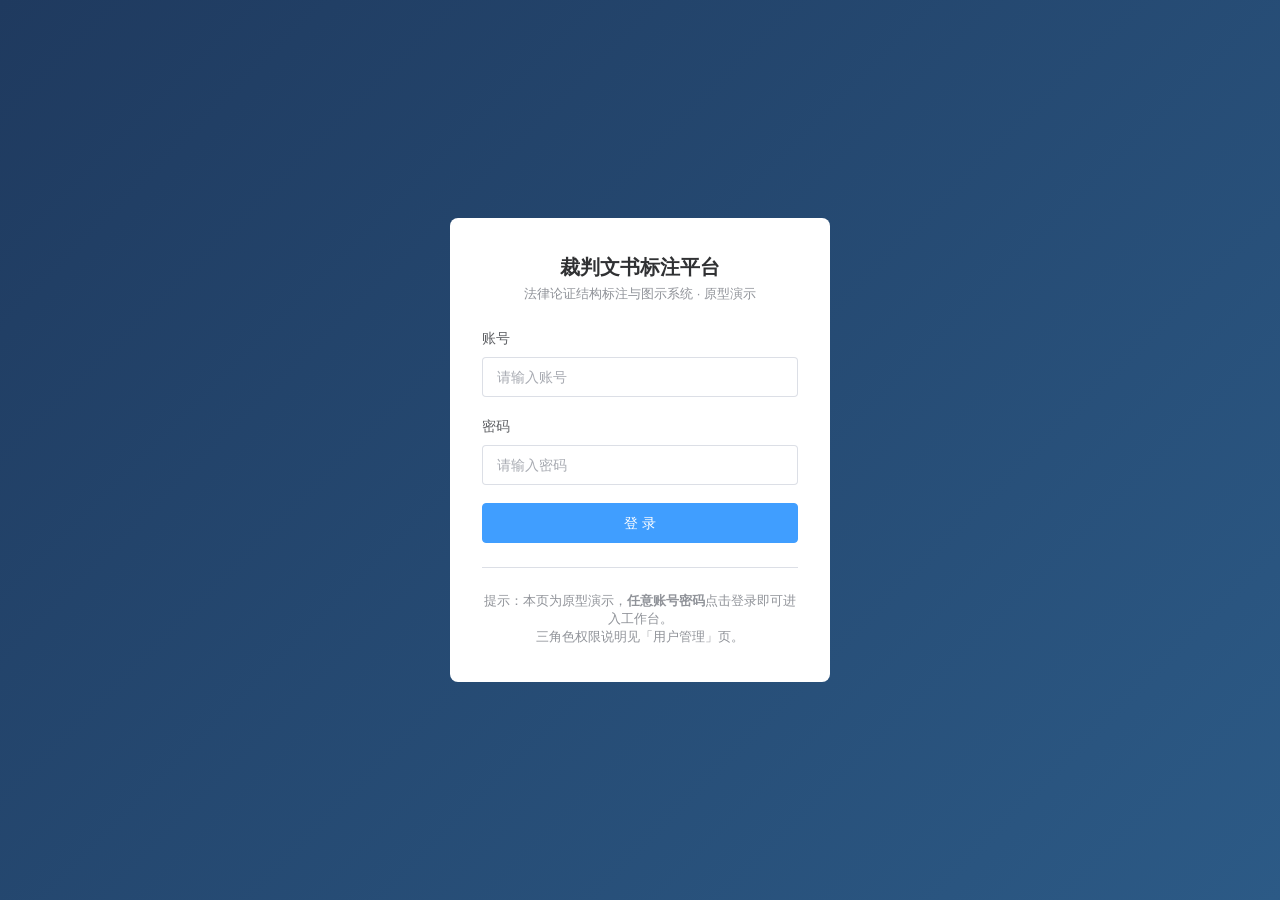
==== index.html @ 8dd56f4d "初始提交：法律论证标注系统 HTML 高保真原型（14 页面 + 本地 Vue/Element Plus）" ====
<!DOCTYPE html>
<html lang="zh-CN">
<head>
  <meta charset="UTF-8" />
  <meta name="viewport" content="width=device-width, initial-scale=1.0" />
  <title>登录 - 裁判文书标注平台</title>
  <link rel="stylesheet" href="assets/vendor/element-plus.css" />
  <link rel="stylesheet" href="assets/style.css" />
</head>
<body>
  <div id="app">
    <div class="login-wrap">
      <div class="login-card">
        <h1>裁判文书标注平台</h1>
        <div class="sub">法律论证结构标注与图示系统 · 原型演示</div>
        <el-form label-position="top">
          <el-form-item label="账号">
            <el-input v-model="username" placeholder="请输入账号" size="large"></el-input>
          </el-form-item>
          <el-form-item label="密码">
            <el-input v-model="password" type="password" placeholder="请输入密码" size="large" show-password></el-input>
          </el-form-item>
          <el-button type="primary" size="large" style="width:100%" @click="login">登 录</el-button>
        </el-form>
        <el-divider></el-divider>
        <div class="sub" style="margin-bottom:0">
          提示：本页为原型演示，<b>任意账号密码</b>点击登录即可进入工作台。<br/>
          三角色权限说明见「用户管理」页。
        </div>
      </div>
    </div>
  </div>
  <script src="assets/vendor/vue.global.prod.js"></script>
  <script src="assets/vendor/element-plus.full.min.js"></script>
  <script>
    const { createApp } = Vue;
    createApp({
      data() { return { username: '', password: '' }; },
      methods: { login() { location.href = 'dashboard.html'; } }
    }).use(ElementPlus).mount('#app');
  </script>
</body>
</html>
---- assets/vendor/element-plus.css ----
@charset "UTF-8";:root{--el-color-white:#ffffff;--el-color-black:#000000;--el-color-primary-rgb:64,158,255;--el-color-success-rgb:103,194,58;--el-color-warning-rgb:230,162,60;--el-color-danger-rgb:245,108,108;--el-color-error-rgb:245,108,108;--el-color-info-rgb:144,147,153;--el-font-size-extra-large:20px;--el-font-size-large:18px;--el-font-size-medium:16px;--el-font-size-base:14px;--el-font-size-small:13px;--el-font-size-extra-small:12px;--el-font-family:"Helvetica Neue",Helvetica,"PingFang SC","Hiragino Sans GB","Microsoft YaHei","微软雅黑",Arial,sans-serif;--el-font-weight-primary:500;--el-font-line-height-primary:24px;--el-index-normal:1;--el-index-top:1000;--el-index-popper:2000;--el-border-radius-base:4px;--el-border-radius-small:2px;--el-border-radius-round:20px;--el-border-radius-circle:100%;--el-transition-duration:0.3s;--el-transition-duration-fast:0.2s;--el-transition-function-ease-in-out-bezier:cubic-bezier(0.645,0.045,0.355,1);--el-transition-function-fast-bezier:cubic-bezier(0.23,1,0.32,1);--el-transition-all:all var(--el-transition-duration) var(--el-transition-function-ease-in-out-bezier);--el-transition-fade:opacity var(--el-transition-duration) var(--el-transition-function-fast-bezier);--el-transition-md-fade:transform var(--el-transition-duration) var(--el-transition-function-fast-bezier),opacity var(--el-transition-duration) var(--el-transition-function-fast-bezier);--el-transition-fade-linear:opacity var(--el-transition-duration-fast) linear;--el-transition-border:border-color var(--el-transition-duration-fast) var(--el-transition-function-ease-in-out-bezier);--el-transition-box-shadow:box-shadow var(--el-transition-duration-fast) var(--el-transition-function-ease-in-out-bezier);--el-transition-color:color var(--el-transition-duration-fast) var(--el-transition-function-ease-in-out-bezier);--el-component-size-large:40px;--el-component-size:32px;--el-component-size-small:24px}:root{color-scheme:light;--el-color-primary:#409eff;--el-color-primary-light-3:#79bbff;--el-color-primary-light-5:#a0cfff;--el-color-primary-light-7:#c6e2ff;--el-color-primary-light-8:#d9ecff;--el-color-primary-light-9:#ecf5ff;--el-color-primary-dark-2:#337ecc;--el-color-success:#67c23a;--el-color-success-light-3:#95d475;--el-color-success-light-5:#b3e19d;--el-color-success-light-7:#d1edc4;--el-color-success-light-8:#e1f3d8;--el-color-success-light-9:#f0f9eb;--el-color-success-dark-2:#529b2e;--el-color-warning:#e6a23c;--el-color-warning-light-3:#eebe77;--el-color-warning-light-5:#f3d19e;--el-color-warning-light-7:#f8e3c5;--el-color-warning-light-8:#faecd8;--el-color-warning-light-9:#fdf6ec;--el-color-warning-dark-2:#b88230;--el-color-danger:#f56c6c;--el-color-danger-light-3:#f89898;--el-color-danger-light-5:#fab6b6;--el-color-danger-light-7:#fcd3d3;--el-color-danger-light-8:#fde2e2;--el-color-danger-light-9:#fef0f0;--el-color-danger-dark-2:#c45656;--el-color-error:#f56c6c;--el-color-error-light-3:#f89898;--el-color-error-light-5:#fab6b6;--el-color-error-light-7:#fcd3d3;--el-color-error-light-8:#fde2e2;--el-color-error-light-9:#fef0f0;--el-color-error-dark-2:#c45656;--el-color-info:#909399;--el-color-info-light-3:#b1b3b8;--el-color-info-light-5:#c8c9cc;--el-color-info-light-7:#dedfe0;--el-color-info-light-8:#e9e9eb;--el-color-info-light-9:#f4f4f5;--el-color-info-dark-2:#73767a;--el-bg-color:#ffffff;--el-bg-color-page:#f2f3f5;--el-bg-color-overlay:#ffffff;--el-text-color-primary:#303133;--el-text-color-regular:#606266;--el-text-color-secondary:#909399;--el-text-color-placeholder:#a8abb2;--el-text-color-disabled:#c0c4cc;--el-border-color:#dcdfe6;--el-border-color-light:#e4e7ed;--el-border-color-lighter:#ebeef5;--el-border-color-extra-light:#f2f6fc;--el-border-color-dark:#d4d7de;--el-border-color-darker:#cdd0d6;--el-fill-color:#f0f2f5;--el-fill-color-light:#f5f7fa;--el-fill-color-lighter:#fafafa;--el-fill-color-extra-light:#fafcff;--el-fill-color-dark:#ebedf0;--el-fill-color-darker:#e6e8eb;--el-fill-color-blank:#ffffff;--el-box-shadow:0px 12px 32px 4px rgba(0,0,0,0.04),0px 8px 20px rgba(0,0,0,0.08);--el-box-shadow-light:0px 0px 12px rgba(0,0,0,0.12);--el-box-shadow-lighter:0px 0px 6px rgba(0,0,0,0.12);--el-box-shadow-dark:0px 16px 48px 16px rgba(0,0,0,0.08),0px 12px 32px rgba(0,0,0,0.12),0px 8px 16px -8px rgba(0,0,0,0.16);--el-disabled-bg-color:var(--el-fill-color-light);--el-disabled-text-color:var(--el-text-color-placeholder);--el-disabled-border-color:var(--el-border-color-light);--el-overlay-color:rgba(0,0,0,0.8);--el-overlay-color-light:rgba(0,0,0,0.7);--el-overlay-color-lighter:rgba(0,0,0,0.5);--el-mask-color:rgba(255,255,255,0.9);--el-mask-color-extra-light:rgba(255,255,255,0.3);--el-border-width:1px;--el-border-style:solid;--el-border-color-hover:var(--el-text-color-disabled);--el-border:var(--el-border-width) var(--el-border-style) var(--el-border-color);--el-svg-monochrome-grey:var(--el-border-color)}.fade-in-linear-enter-active,.fade-in-linear-leave-active{transition:var(--el-transition-fade-linear)}.fade-in-linear-enter-from,.fade-in-linear-leave-to{opacity:0}.el-fade-in-linear-enter-active,.el-fade-in-linear-leave-active{transition:var(--el-transition-fade-linear)}.el-fade-in-linear-enter-from,.el-fade-in-linear-leave-to{opacity:0}.el-fade-in-enter-active,.el-fade-in-leave-active{transition:all var(--el-transition-duration) cubic-bezier(.55,0,.1,1)}.el-fade-in-enter-from,.el-fade-in-leave-active{opacity:0}.el-zoom-in-center-enter-active,.el-zoom-in-center-leave-active{transition:all var(--el-transition-duration) cubic-bezier(.55,0,.1,1)}.el-zoom-in-center-enter-from,.el-zoom-in-center-leave-active{opacity:0;transform:scaleX(0)}.el-zoom-in-top-enter-active,.el-zoom-in-top-leave-active{opacity:1;transform:scaleY(1);transform-origin:center top;transition:var(--el-transition-md-fade)}.el-zoom-in-top-enter-active[data-popper-placement^=top],.el-zoom-in-top-leave-active[data-popper-placement^=top]{transform-origin:center bottom}.el-zoom-in-top-enter-from,.el-zoom-in-top-leave-active{opacity:0;transform:scaleY(0)}.el-zoom-in-bottom-enter-active,.el-zoom-in-bottom-leave-active{opacity:1;transform:scaleY(1);transform-origin:center bottom;transition:var(--el-transition-md-fade)}.el-zoom-in-bottom-enter-from,.el-zoom-in-bottom-leave-active{opacity:0;transform:scaleY(0)}.el-zoom-in-left-enter-active,.el-zoom-in-left-leave-active{opacity:1;transform:scale(1);transform-origin:top left;transition:var(--el-transition-md-fade)}.el-zoom-in-left-enter-from,.el-zoom-in-left-leave-active{opacity:0;transform:scale(.45)}.collapse-transition{transition:var(--el-transition-duration) height ease-in-out,var(--el-transition-duration) padding-top ease-in-out,var(--el-transition-duration) padding-bottom ease-in-out}.el-collapse-transition-enter-active,.el-collapse-transition-leave-active{transition:var(--el-transition-duration) max-height ease-in-out,var(--el-transition-duration) padding-top ease-in-out,var(--el-transition-duration) padding-bottom ease-in-out}.horizontal-collapse-transition{transition:var(--el-transition-duration) width ease-in-out,var(--el-transition-duration) padding-left ease-in-out,var(--el-transition-duration) padding-right ease-in-out}.el-list-enter-active,.el-list-leave-active{transition:all 1s}.el-list-enter-from,.el-list-leave-to{opacity:0;transform:translateY(-30px)}.el-list-leave-active{position:absolute!important}.el-opacity-transition{transition:opacity var(--el-transition-duration) cubic-bezier(.55,0,.1,1)}.el-icon-loading{-webkit-animation:rotating 2s linear infinite;animation:rotating 2s linear infinite}.el-icon--right{margin-left:5px}.el-icon--left{margin-right:5px}@-webkit-keyframes rotating{0%{transform:rotate(0deg)}to{transform:rotate(1turn)}}@keyframes rotating{0%{transform:rotate(0deg)}to{transform:rotate(1turn)}}.el-icon{--color:inherit;align-items:center;display:inline-flex;height:1em;justify-content:center;line-height:1em;position:relative;width:1em;fill:currentColor;color:var(--color);font-size:inherit}.el-icon.is-loading{-webkit-animation:rotating 2s linear infinite;animation:rotating 2s linear infinite}.el-icon svg{height:1em;width:1em}.el-affix--fixed{position:fixed}.el-alert{--el-alert-padding:8px 16px;--el-alert-border-radius-base:var(--el-border-radius-base);--el-alert-title-font-size:14px;--el-alert-title-with-description-font-size:16px;--el-alert-description-font-size:14px;--el-alert-close-font-size:16px;--el-alert-close-customed-font-size:14px;--el-alert-icon-size:16px;--el-alert-icon-large-size:28px;align-items:center;background-color:var(--el-color-white);border-radius:var(--el-alert-border-radius-base);box-sizing:border-box;display:flex;margin:0;opacity:1;overflow:hidden;padding:var(--el-alert-padding);position:relative;transition:opacity var(--el-transition-duration-fast);width:100%}.el-alert.is-light .el-alert__close-btn{color:var(--el-text-color-placeholder)}.el-alert.is-dark .el-alert__close-btn,.el-alert.is-dark .el-alert__description{color:var(--el-color-white)}.el-alert.is-center{justify-content:center}.el-alert--success{--el-alert-bg-color:var(--el-color-success-light-9)}.el-alert--success.is-light{background-color:var(--el-alert-bg-color)}.el-alert--success.is-light,.el-alert--success.is-light .el-alert__description{color:var(--el-color-success)}.el-alert--success.is-dark{background-color:var(--el-color-success);color:var(--el-color-white)}.el-alert--info{--el-alert-bg-color:var(--el-color-info-light-9)}.el-alert--info.is-light{background-color:var(--el-alert-bg-color)}.el-alert--info.is-light,.el-alert--info.is-light .el-alert__description{color:var(--el-color-info)}.el-alert--info.is-dark{background-color:var(--el-color-info);color:var(--el-color-white)}.el-alert--warning{--el-alert-bg-color:var(--el-color-warning-light-9)}.el-alert--warning.is-light{background-color:var(--el-alert-bg-color)}.el-alert--warning.is-light,.el-alert--warning.is-light .el-alert__description{color:var(--el-color-warning)}.el-alert--warning.is-dark{background-color:var(--el-color-warning);color:var(--el-color-white)}.el-alert--error{--el-alert-bg-color:var(--el-color-error-light-9)}.el-alert--error.is-light{background-color:var(--el-alert-bg-color)}.el-alert--error.is-light,.el-alert--error.is-light .el-alert__description{color:var(--el-color-error)}.el-alert--error.is-dark{background-color:var(--el-color-error);color:var(--el-color-white)}.el-alert__content{display:flex;flex-direction:column;gap:4px}.el-alert .el-alert__icon{font-size:var(--el-alert-icon-size);margin-right:8px;width:var(--el-alert-icon-size)}.el-alert .el-alert__icon.is-big{font-size:var(--el-alert-icon-large-size);margin-right:12px;width:var(--el-alert-icon-large-size)}.el-alert__title{font-size:var(--el-alert-title-font-size);line-height:24px}.el-alert__title.with-description{font-size:var(--el-alert-title-with-description-font-size)}.el-alert .el-alert__description{font-size:var(--el-alert-description-font-size);margin:0}.el-alert .el-alert__close-btn{cursor:pointer;font-size:var(--el-alert-close-font-size);opacity:1;position:absolute;right:16px;top:12px}.el-alert .el-alert__close-btn.is-customed{font-size:var(--el-alert-close-customed-font-size);font-style:normal;line-height:24px;top:8px}.el-alert-fade-enter-from,.el-alert-fade-leave-active{opacity:0}.el-aside{box-sizing:border-box;flex-shrink:0;overflow:auto;width:var(--el-aside-width,300px)}.el-autocomplete{--el-input-text-color:var(--el-text-color-regular);--el-input-border:var(--el-border);--el-input-hover-border:var(--el-border-color-hover);--el-input-focus-border:var(--el-color-primary);--el-input-transparent-border:0 0 0 1px transparent inset;--el-input-border-color:var(--el-border-color);--el-input-border-radius:var(--el-border-radius-base);--el-input-bg-color:var(--el-fill-color-blank);--el-input-icon-color:var(--el-text-color-placeholder);--el-input-placeholder-color:var(--el-text-color-placeholder);--el-input-hover-border-color:var(--el-border-color-hover);--el-input-clear-hover-color:var(--el-text-color-secondary);--el-input-focus-border-color:var(--el-color-primary);--el-input-width:100%;display:inline-block;position:relative;width:var(--el-input-width)}.el-autocomplete__popper.el-popper{background:var(--el-bg-color-overlay);border:1px solid var(--el-border-color-light);box-shadow:var(--el-box-shadow-light)}.el-autocomplete__popper.el-popper .el-popper__arrow:before{border:1px solid var(--el-border-color-light)}.el-autocomplete__popper.el-popper[data-popper-placement^=top] .el-popper__arrow:before{border-left-color:transparent;border-top-color:transparent}.el-autocomplete__popper.el-popper[data-popper-placement^=bottom] .el-popper__arrow:before{border-bottom-color:transparent;border-right-color:transparent}.el-autocomplete__popper.el-popper[data-popper-placement^=left] .el-popper__arrow:before{border-bottom-color:transparent;border-left-color:transparent}.el-autocomplete__popper.el-popper[data-popper-placement^=right] .el-popper__arrow:before{border-right-color:transparent;border-top-color:transparent}.el-autocomplete-suggestion{border-radius:var(--el-border-radius-base);box-sizing:border-box}.el-autocomplete-suggestion__wrap{box-sizing:border-box;max-height:280px;padding:10px 0}.el-autocomplete-suggestion__list{margin:0;padding:0}.el-autocomplete-suggestion li{color:var(--el-text-color-regular);cursor:pointer;font-size:var(--el-font-size-base);line-height:34px;list-style:none;margin:0;overflow:hidden;padding:0 20px;text-align:left;text-overflow:ellipsis;white-space:nowrap}.el-autocomplete-suggestion li:hover{background-color:var(--el-fill-color-light)}.el-autocomplete-suggestion li.highlighted{background-color:var(--el-fill-color-light)}.el-autocomplete-suggestion li.divider{border-top:1px solid var(--el-color-black);margin-top:6px}.el-autocomplete-suggestion li.divider:last-child{margin-bottom:-6px}.el-autocomplete-suggestion.is-loading li{color:var(--el-text-color-secondary);font-size:20px;height:100px;line-height:100px;text-align:center}.el-autocomplete-suggestion.is-loading li:after{content:"";display:inline-block;height:100%;vertical-align:middle}.el-autocomplete-suggestion.is-loading li:hover{background-color:var(--el-bg-color-overlay)}.el-autocomplete-suggestion.is-loading .el-icon-loading{vertical-align:middle}.el-avatar{--el-avatar-text-color:var(--el-color-white);--el-avatar-bg-color:var(--el-text-color-disabled);--el-avatar-text-size:14px;--el-avatar-icon-size:18px;--el-avatar-border-radius:var(--el-border-radius-base);--el-avatar-size-large:56px;--el-avatar-size-small:24px;--el-avatar-size:40px;align-items:center;background:var(--el-avatar-bg-color);box-sizing:border-box;color:var(--el-avatar-text-color);display:inline-flex;font-size:var(--el-avatar-text-size);height:var(--el-avatar-size);justify-content:center;overflow:hidden;text-align:center;width:var(--el-avatar-size)}.el-avatar>img{display:block;height:100%;width:100%}.el-avatar--circle{border-radius:50%}.el-avatar--square{border-radius:var(--el-avatar-border-radius)}.el-avatar--icon{font-size:var(--el-avatar-icon-size)}.el-avatar--small{--el-avatar-size:24px}.el-avatar--large{--el-avatar-size:56px}.el-backtop{--el-backtop-bg-color:var(--el-bg-color-overlay);--el-backtop-text-color:var(--el-color-primary);--el-backtop-hover-bg-color:var(--el-border-color-extra-light);align-items:center;background-color:var(--el-backtop-bg-color);border-radius:50%;box-shadow:var(--el-box-shadow-lighter);color:var(--el-backtop-text-color);cursor:pointer;display:flex;font-size:20px;height:40px;justify-content:center;position:fixed;width:40px;z-index:5}.el-backtop:hover{background-color:var(--el-backtop-hover-bg-color)}.el-backtop__icon{font-size:20px}.el-badge{--el-badge-bg-color:var(--el-color-danger);--el-badge-radius:10px;--el-badge-font-size:12px;--el-badge-padding:6px;--el-badge-size:18px;display:inline-block;position:relative;vertical-align:middle;width:-webkit-fit-content;width:-moz-fit-content;width:fit-content}.el-badge__content{align-items:center;background-color:var(--el-badge-bg-color);border:1px solid var(--el-bg-color);border-radius:var(--el-badge-radius);color:var(--el-color-white);display:inline-flex;font-size:var(--el-badge-font-size);height:var(--el-badge-size);justify-content:center;padding:0 var(--el-badge-padding);white-space:nowrap}.el-badge__content.is-fixed{position:absolute;right:calc(1px + var(--el-badge-size)/2);top:0;transform:translateY(-50%) translateX(100%);z-index:var(--el-index-normal)}.el-badge__content.is-fixed.is-dot{right:5px}.el-badge__content.is-dot{border-radius:50%;height:8px;padding:0;right:0;width:8px}.el-badge__content--primary{background-color:var(--el-color-primary)}.el-badge__content--success{background-color:var(--el-color-success)}.el-badge__content--warning{background-color:var(--el-color-warning)}.el-badge__content--info{background-color:var(--el-color-info)}.el-badge__content--danger{background-color:var(--el-color-danger)}.el-breadcrumb{font-size:14px;line-height:1}.el-breadcrumb:after,.el-breadcrumb:before{content:"";display:table}.el-breadcrumb:after{clear:both}.el-breadcrumb__separator{color:var(--el-text-color-placeholder);font-weight:bold;margin:0 9px}.el-breadcrumb__separator.el-icon{font-weight:normal;margin:0 6px}.el-breadcrumb__separator.el-icon svg{vertical-align:middle}.el-breadcrumb__item{align-items:center;display:inline-flex;float:left}.el-breadcrumb__inner{color:var(--el-text-color-regular)}.el-breadcrumb__inner a,.el-breadcrumb__inner.is-link{color:var(--el-text-color-primary);font-weight:bold;text-decoration:none;transition:var(--el-transition-color)}.el-breadcrumb__inner a:hover,.el-breadcrumb__inner.is-link:hover{color:var(--el-color-primary);cursor:pointer}.el-breadcrumb__item:last-child .el-breadcrumb__inner,.el-breadcrumb__item:last-child .el-breadcrumb__inner a,.el-breadcrumb__item:last-child .el-breadcrumb__inner a:hover,.el-breadcrumb__item:last-child .el-breadcrumb__inner:hover{color:var(--el-text-color-regular);cursor:text;font-weight:normal}.el-breadcrumb__item:last-child .el-breadcrumb__separator{display:none}.el-button-group{display:inline-block;vertical-align:middle}.el-button-group:after,.el-button-group:before{content:"";display:table}.el-button-group:after{clear:both}.el-button-group>.el-button{float:left;position:relative}.el-button-group>.el-button+.el-button{margin-left:0}.el-button-group>.el-button:first-child{border-bottom-right-radius:0;border-top-right-radius:0}.el-button-group>.el-button:last-child{border-bottom-left-radius:0;border-top-left-radius:0}.el-button-group>.el-button:first-child:last-child{border-bottom-left-radius:var(--el-border-radius-base);border-bottom-right-radius:var(--el-border-radius-base);border-top-left-radius:var(--el-border-radius-base);border-top-right-radius:var(--el-border-radius-base)}.el-button-group>.el-button:first-child:last-child.is-round{border-radius:var(--el-border-radius-round)}.el-button-group>.el-button:first-child:last-child.is-circle{border-radius:50%}.el-button-group>.el-button:not(:first-child):not(:last-child){border-radius:0}.el-button-group>.el-button:not(:last-child){margin-right:-1px}.el-button-group>.el-button:active,.el-button-group>.el-button:focus,.el-button-group>.el-button:hover{z-index:1}.el-button-group>.el-button.is-active{z-index:1}.el-button-group>.el-dropdown>.el-button{border-bottom-left-radius:0;border-left-color:var(--el-button-divide-border-color);border-top-left-radius:0}.el-button-group .el-button--primary:first-child{border-right-color:var(--el-button-divide-border-color)}.el-button-group .el-button--primary:last-child{border-left-color:var(--el-button-divide-border-color)}.el-button-group .el-button--primary:not(:first-child):not(:last-child){border-left-color:var(--el-button-divide-border-color);border-right-color:var(--el-button-divide-border-color)}.el-button-group .el-button--success:first-child{border-right-color:var(--el-button-divide-border-color)}.el-button-group .el-button--success:last-child{border-left-color:var(--el-button-divide-border-color)}.el-button-group .el-button--success:not(:first-child):not(:last-child){border-left-color:var(--el-button-divide-border-color);border-right-color:var(--el-button-divide-border-color)}.el-button-group .el-button--warning:first-child{border-right-color:var(--el-button-divide-border-color)}.el-button-group .el-button--warning:last-child{border-left-color:var(--el-button-divide-border-color)}.el-button-group .el-button--warning:not(:first-child):not(:last-child){border-left-color:var(--el-button-divide-border-color);border-right-color:var(--el-button-divide-border-color)}.el-button-group .el-button--danger:first-child{border-right-color:var(--el-button-divide-border-color)}.el-button-group .el-button--danger:last-child{border-left-color:var(--el-button-divide-border-color)}.el-button-group .el-button--danger:not(:first-child):not(:last-child){border-left-color:var(--el-button-divide-border-color);border-right-color:var(--el-button-divide-border-color)}.el-button-group .el-button--info:first-child{border-right-color:var(--el-button-divide-border-color)}.el-button-group .el-button--info:last-child{border-left-color:var(--el-button-divide-border-color)}.el-button-group .el-button--info:not(:first-child):not(:last-child){border-left-color:var(--el-button-divide-border-color);border-right-color:var(--el-button-divide-border-color)}.el-button{--el-button-font-weight:var(--el-font-weight-primary);--el-button-border-color:var(--el-border-color);--el-button-bg-color:var(--el-fill-color-blank);--el-button-text-color:var(--el-text-color-regular);--el-button-disabled-text-color:var(--el-disabled-text-color);--el-button-disabled-bg-color:var(--el-fill-color-blank);--el-button-disabled-border-color:var(--el-border-color-light);--el-button-divide-border-color:rgba(255,255,255,0.5);--el-button-hover-text-color:var(--el-color-primary);--el-button-hover-bg-color:var(--el-color-primary-light-9);--el-button-hover-border-color:var(--el-color-primary-light-7);--el-button-active-text-color:var(--el-button-hover-text-color);--el-button-active-border-color:var(--el-color-primary);--el-button-active-bg-color:var(--el-button-hover-bg-color);--el-button-outline-color:var(--el-color-primary-light-5);--el-button-hover-link-text-color:var(--el-color-info);--el-button-active-color:var(--el-text-color-primary);align-items:center;-webkit-appearance:none;background-color:var(--el-button-bg-color);border:var(--el-border);border-color:var(--el-button-border-color);border-radius:var(--el-border-radius-base);box-sizing:border-box;color:var(--el-button-text-color);cursor:pointer;display:inline-flex;font-size:var(--el-font-size-base);font-weight:var(--el-button-font-weight);height:32px;justify-content:center;line-height:1;outline:none;padding:8px 15px;text-align:center;transition:.1s;-webkit-user-select:none;-moz-user-select:none;-ms-user-select:none;user-select:none;vertical-align:middle;white-space:nowrap}.el-button:hover{background-color:var(--el-button-hover-bg-color);border-color:var(--el-button-hover-border-color);color:var(--el-button-hover-text-color);outline:none}.el-button:active{background-color:var(--el-button-active-bg-color);border-color:var(--el-button-active-border-color);color:var(--el-button-active-text-color);outline:none}.el-button:focus-visible{outline:2px solid var(--el-button-outline-color);outline-offset:1px;transition:outline-offset 0s,outline 0s}.el-button>span{align-items:center;display:inline-flex}.el-button+.el-button{margin-left:12px}.el-button.is-round{padding:8px 15px}.el-button::-moz-focus-inner{border:0}.el-button [class*=el-icon]+span{margin-left:6px}.el-button [class*=el-icon] svg{vertical-align:bottom}.el-button.is-plain{--el-button-hover-text-color:var(--el-color-primary);--el-button-hover-bg-color:var(--el-fill-color-blank);--el-button-hover-border-color:var(--el-color-primary)}.el-button.is-active{background-color:var(--el-button-active-bg-color);border-color:var(--el-button-active-border-color);color:var(--el-button-active-text-color);outline:none}.el-button.is-disabled,.el-button.is-disabled:hover{background-color:var(--el-button-disabled-bg-color);background-image:none;border-color:var(--el-button-disabled-border-color);color:var(--el-button-disabled-text-color);cursor:not-allowed}.el-button.is-loading{pointer-events:none;position:relative}.el-button.is-loading:before{background-color:var(--el-mask-color-extra-light);border-radius:inherit;bottom:-1px;content:"";left:-1px;pointer-events:none;position:absolute;right:-1px;top:-1px;z-index:1}.el-button.is-round{border-radius:var(--el-border-radius-round)}.el-button.is-circle{border-radius:50%;padding:8px;width:32px}.el-button.is-text{background-color:transparent;border:0 solid transparent;color:var(--el-button-text-color)}.el-button.is-text.is-disabled{background-color:transparent!important;color:var(--el-button-disabled-text-color)}.el-button.is-text:not(.is-disabled):hover{background-color:var(--el-fill-color-light)}.el-button.is-text:not(.is-disabled):focus-visible{outline:2px solid var(--el-button-outline-color);outline-offset:1px;transition:outline-offset 0s,outline 0s}.el-button.is-text:not(.is-disabled):active{background-color:var(--el-fill-color)}.el-button.is-text:not(.is-disabled).is-has-bg{background-color:var(--el-fill-color-light)}.el-button.is-text:not(.is-disabled).is-has-bg:hover{background-color:var(--el-fill-color)}.el-button.is-text:not(.is-disabled).is-has-bg:active{background-color:var(--el-fill-color-dark)}.el-button__text--expand{letter-spacing:.3em;margin-right:-.3em}.el-button.is-link{background:transparent;border-color:transparent;color:var(--el-button-text-color);height:auto;padding:2px}.el-button.is-link:hover{color:var(--el-button-hover-link-text-color)}.el-button.is-link.is-disabled{background-color:transparent!important;border-color:transparent!important;color:var(--el-button-disabled-text-color)}.el-button.is-link:not(.is-disabled):hover{background-color:transparent;border-color:transparent}.el-button.is-link:not(.is-disabled):active{background-color:transparent;border-color:transparent;color:var(--el-button-active-color)}.el-button--text{background:transparent;border-color:transparent;color:var(--el-color-primary);padding-left:0;padding-right:0}.el-button--text.is-disabled{background-color:transparent!important;border-color:transparent!important;color:var(--el-button-disabled-text-color)}.el-button--text:not(.is-disabled):hover{background-color:transparent;border-color:transparent;color:var(--el-color-primary-light-3)}.el-button--text:not(.is-disabled):active{background-color:transparent;border-color:transparent;color:var(--el-color-primary-dark-2)}.el-button__link--expand{letter-spacing:.3em;margin-right:-.3em}.el-button--primary{--el-button-text-color:var(--el-color-white);--el-button-bg-color:var(--el-color-primary);--el-button-border-color:var(--el-color-primary);--el-button-outline-color:var(--el-color-primary-light-5);--el-button-active-color:var(--el-color-primary-dark-2);--el-button-hover-text-color:var(--el-color-white);--el-button-hover-link-text-color:var(--el-color-primary-light-5);--el-button-hover-bg-color:var(--el-color-primary-light-3);--el-button-hover-border-color:var(--el-color-primary-light-3);--el-button-active-bg-color:var(--el-color-primary-dark-2);--el-button-active-border-color:var(--el-color-primary-dark-2);--el-button-disabled-text-color:var(--el-color-white);--el-button-disabled-bg-color:var(--el-color-primary-light-5);--el-button-disabled-border-color:var(--el-color-primary-light-5)}.el-button--primary.is-link,.el-button--primary.is-plain,.el-button--primary.is-text{--el-button-text-color:var(--el-color-primary);--el-button-bg-color:var(--el-color-primary-light-9);--el-button-border-color:var(--el-color-primary-light-5);--el-button-hover-text-color:var(--el-color-white);--el-button-hover-bg-color:var(--el-color-primary);--el-button-hover-border-color:var(--el-color-primary);--el-button-active-text-color:var(--el-color-white)}.el-button--primary.is-link.is-disabled,.el-button--primary.is-link.is-disabled:active,.el-button--primary.is-link.is-disabled:focus,.el-button--primary.is-link.is-disabled:hover,.el-button--primary.is-plain.is-disabled,.el-button--primary.is-plain.is-disabled:active,.el-button--primary.is-plain.is-disabled:focus,.el-button--primary.is-plain.is-disabled:hover,.el-button--primary.is-text.is-disabled,.el-button--primary.is-text.is-disabled:active,.el-button--primary.is-text.is-disabled:focus,.el-button--primary.is-text.is-disabled:hover{background-color:var(--el-color-primary-light-9);border-color:var(--el-color-primary-light-8);color:var(--el-color-primary-light-5)}.el-button--success{--el-button-text-color:var(--el-color-white);--el-button-bg-color:var(--el-color-success);--el-button-border-color:var(--el-color-success);--el-button-outline-color:var(--el-color-success-light-5);--el-button-active-color:var(--el-color-success-dark-2);--el-button-hover-text-color:var(--el-color-white);--el-button-hover-link-text-color:var(--el-color-success-light-5);--el-button-hover-bg-color:var(--el-color-success-light-3);--el-button-hover-border-color:var(--el-color-success-light-3);--el-button-active-bg-color:var(--el-color-success-dark-2);--el-button-active-border-color:var(--el-color-success-dark-2);--el-button-disabled-text-color:var(--el-color-white);--el-button-disabled-bg-color:var(--el-color-success-light-5);--el-button-disabled-border-color:var(--el-color-success-light-5)}.el-button--success.is-link,.el-button--success.is-plain,.el-button--success.is-text{--el-button-text-color:var(--el-color-success);--el-button-bg-color:var(--el-color-success-light-9);--el-button-border-color:var(--el-color-success-light-5);--el-button-hover-text-color:var(--el-color-white);--el-button-hover-bg-color:var(--el-color-success);--el-button-hover-border-color:var(--el-color-success);--el-button-active-text-color:var(--el-color-white)}.el-button--success.is-link.is-disabled,.el-button--success.is-link.is-disabled:active,.el-button--success.is-link.is-disabled:focus,.el-button--success.is-link.is-disabled:hover,.el-button--success.is-plain.is-disabled,.el-button--success.is-plain.is-disabled:active,.el-button--success.is-plain.is-disabled:focus,.el-button--success.is-plain.is-disabled:hover,.el-button--success.is-text.is-disabled,.el-button--success.is-text.is-disabled:active,.el-button--success.is-text.is-disabled:focus,.el-button--success.is-text.is-disabled:hover{background-color:var(--el-color-success-light-9);border-color:var(--el-color-success-light-8);color:var(--el-color-success-light-5)}.el-button--warning{--el-button-text-color:var(--el-color-white);--el-button-bg-color:var(--el-color-warning);--el-button-border-color:var(--el-color-warning);--el-button-outline-color:var(--el-color-warning-light-5);--el-button-active-color:var(--el-color-warning-dark-2);--el-button-hover-text-color:var(--el-color-white);--el-button-hover-link-text-color:var(--el-color-warning-light-5);--el-button-hover-bg-color:var(--el-color-warning-light-3);--el-button-hover-border-color:var(--el-color-warning-light-3);--el-button-active-bg-color:var(--el-color-warning-dark-2);--el-button-active-border-color:var(--el-color-warning-dark-2);--el-button-disabled-text-color:var(--el-color-white);--el-button-disabled-bg-color:var(--el-color-warning-light-5);--el-button-disabled-border-color:var(--el-color-warning-light-5)}.el-button--warning.is-link,.el-button--warning.is-plain,.el-button--warning.is-text{--el-button-text-color:var(--el-color-warning);--el-button-bg-color:var(--el-color-warning-light-9);--el-button-border-color:var(--el-color-warning-light-5);--el-button-hover-text-color:var(--el-color-white);--el-button-hover-bg-color:var(--el-color-warning);--el-button-hover-border-color:var(--el-color-warning);--el-button-active-text-color:var(--el-color-white)}.el-button--warning.is-link.is-disabled,.el-button--warning.is-link.is-disabled:active,.el-button--warning.is-link.is-disabled:focus,.el-button--warning.is-link.is-disabled:hover,.el-button--warning.is-plain.is-disabled,.el-button--warning.is-plain.is-disabled:active,.el-button--warning.is-plain.is-disabled:focus,.el-button--warning.is-plain.is-disabled:hover,.el-button--warning.is-text.is-disabled,.el-button--warning.is-text.is-disabled:active,.el-button--warning.is-text.is-disabled:focus,.el-button--warning.is-text.is-disabled:hover{background-color:var(--el-color-warning-light-9);border-color:var(--el-color-warning-light-8);color:var(--el-color-warning-light-5)}.el-button--danger{--el-button-text-color:var(--el-color-white);--el-button-bg-color:var(--el-color-danger);--el-button-border-color:var(--el-color-danger);--el-button-outline-color:var(--el-color-danger-light-5);--el-button-active-color:var(--el-color-danger-dark-2);--el-button-hover-text-color:var(--el-color-white);--el-button-hover-link-text-color:var(--el-color-danger-light-5);--el-button-hover-bg-color:var(--el-color-danger-light-3);--el-button-hover-border-color:var(--el-color-danger-light-3);--el-button-active-bg-color:var(--el-color-danger-dark-2);--el-button-active-border-color:var(--el-color-danger-dark-2);--el-button-disabled-text-color:var(--el-color-white);--el-button-disabled-bg-color:var(--el-color-danger-light-5);--el-button-disabled-border-color:var(--el-color-danger-light-5)}.el-button--danger.is-link,.el-button--danger.is-plain,.el-button--danger.is-text{--el-button-text-color:var(--el-color-danger);--el-button-bg-color:var(--el-color-danger-light-9);--el-button-border-color:var(--el-color-danger-light-5);--el-button-hover-text-color:var(--el-color-white);--el-button-hover-bg-color:var(--el-color-danger);--el-button-hover-border-color:var(--el-color-danger);--el-button-active-text-color:var(--el-color-white)}.el-button--danger.is-link.is-disabled,.el-button--danger.is-link.is-disabled:active,.el-button--danger.is-link.is-disabled:focus,.el-button--danger.is-link.is-disabled:hover,.el-button--danger.is-plain.is-disabled,.el-button--danger.is-plain.is-disabled:active,.el-button--danger.is-plain.is-disabled:focus,.el-button--danger.is-plain.is-disabled:hover,.el-button--danger.is-text.is-disabled,.el-button--danger.is-text.is-disabled:active,.el-button--danger.is-text.is-disabled:focus,.el-button--danger.is-text.is-disabled:hover{background-color:var(--el-color-danger-light-9);border-color:var(--el-color-danger-light-8);color:var(--el-color-danger-light-5)}.el-button--info{--el-button-text-color:var(--el-color-white);--el-button-bg-color:var(--el-color-info);--el-button-border-color:var(--el-color-info);--el-button-outline-color:var(--el-color-info-light-5);--el-button-active-color:var(--el-color-info-dark-2);--el-button-hover-text-color:var(--el-color-white);--el-button-hover-link-text-color:var(--el-color-info-light-5);--el-button-hover-bg-color:var(--el-color-info-light-3);--el-button-hover-border-color:var(--el-color-info-light-3);--el-button-active-bg-color:var(--el-color-info-dark-2);--el-button-active-border-color:var(--el-color-info-dark-2);--el-button-disabled-text-color:var(--el-color-white);--el-button-disabled-bg-color:var(--el-color-info-light-5);--el-button-disabled-border-color:var(--el-color-info-light-5)}.el-button--info.is-link,.el-button--info.is-plain,.el-button--info.is-text{--el-button-text-color:var(--el-color-info);--el-button-bg-color:var(--el-color-info-light-9);--el-button-border-color:var(--el-color-info-light-5);--el-button-hover-text-color:var(--el-color-white);--el-button-hover-bg-color:var(--el-color-info);--el-button-hover-border-color:var(--el-color-info);--el-button-active-text-color:var(--el-color-white)}.el-button--info.is-link.is-disabled,.el-button--info.is-link.is-disabled:active,.el-button--info.is-link.is-disabled:focus,.el-button--info.is-link.is-disabled:hover,.el-button--info.is-plain.is-disabled,.el-button--info.is-plain.is-disabled:active,.el-button--info.is-plain.is-disabled:focus,.el-button--info.is-plain.is-disabled:hover,.el-button--info.is-text.is-disabled,.el-button--info.is-text.is-disabled:active,.el-button--info.is-text.is-disabled:focus,.el-button--info.is-text.is-disabled:hover{background-color:var(--el-color-info-light-9);border-color:var(--el-color-info-light-8);color:var(--el-color-info-light-5)}.el-button--large{--el-button-size:40px;border-radius:var(--el-border-radius-base);font-size:var(--el-font-size-base);height:var(--el-button-size);padding:12px 19px}.el-button--large [class*=el-icon]+span{margin-left:8px}.el-button--large.is-round{padding:12px 19px}.el-button--large.is-circle{padding:12px;width:var(--el-button-size)}.el-button--small{--el-button-size:24px;border-radius:calc(var(--el-border-radius-base) - 1px);font-size:12px;height:var(--el-button-size);padding:5px 11px}.el-button--small [class*=el-icon]+span{margin-left:4px}.el-button--small.is-round{padding:5px 11px}.el-button--small.is-circle{padding:5px;width:var(--el-button-size)}.el-calendar{--el-calendar-border:var(--el-table-border,1px solid var(--el-border-color-lighter));--el-calendar-header-border-bottom:var(--el-calendar-border);--el-calendar-selected-bg-color:var(--el-color-primary-light-9);--el-calendar-cell-width:85px;background-color:var(--el-fill-color-blank)}.el-calendar__header{border-bottom:var(--el-calendar-header-border-bottom);display:flex;justify-content:space-between;padding:12px 20px}.el-calendar__title{align-self:center;color:var(--el-text-color)}.el-calendar__body{padding:12px 20px 35px}.el-calendar-table{table-layout:fixed;width:100%}.el-calendar-table thead th{color:var(--el-text-color-regular);font-weight:normal;padding:12px 0}.el-calendar-table:not(.is-range) td.next,.el-calendar-table:not(.is-range) td.prev{color:var(--el-text-color-placeholder)}.el-calendar-table td{border-bottom:var(--el-calendar-border);border-right:var(--el-calendar-border);transition:background-color var(--el-transition-duration-fast) ease;vertical-align:top}.el-calendar-table td.is-selected{background-color:var(--el-calendar-selected-bg-color)}.el-calendar-table td.is-today{color:var(--el-color-primary)}.el-calendar-table tr:first-child td{border-top:var(--el-calendar-border)}.el-calendar-table tr td:first-child{border-left:var(--el-calendar-border)}.el-calendar-table tr.el-calendar-table__row--hide-border td{border-top:none}.el-calendar-table .el-calendar-day{box-sizing:border-box;height:var(--el-calendar-cell-width);padding:8px}.el-calendar-table .el-calendar-day:hover{background-color:var(--el-calendar-selected-bg-color);cursor:pointer}.el-card{--el-card-border-color:var(--el-border-color-light);--el-card-border-radius:4px;--el-card-padding:20px;--el-card-bg-color:var(--el-fill-color-blank);background-color:var(--el-card-bg-color);border:1px solid var(--el-card-border-color);border-radius:var(--el-card-border-radius);color:var(--el-text-color-primary);overflow:hidden;transition:var(--el-transition-duration)}.el-card.is-always-shadow{box-shadow:var(--el-box-shadow-light)}.el-card.is-hover-shadow:focus,.el-card.is-hover-shadow:hover{box-shadow:var(--el-box-shadow-light)}.el-card__header{border-bottom:1px solid var(--el-card-border-color);box-sizing:border-box;padding:calc(var(--el-card-padding) - 2px) var(--el-card-padding)}.el-card__body{padding:var(--el-card-padding)}.el-card__footer{border-top:1px solid var(--el-card-border-color);box-sizing:border-box;padding:calc(var(--el-card-padding) - 2px) var(--el-card-padding)}.el-carousel__item{display:inline-block;height:100%;left:0;overflow:hidden;position:absolute;top:0;width:100%}.el-carousel__item,.el-carousel__item.is-active{z-index:calc(var(--el-index-normal) - 1)}.el-carousel__item--card,.el-carousel__item.is-animating{transition:transform .4s ease-in-out}.el-carousel__item--card{width:50%}.el-carousel__item--card.is-in-stage{cursor:pointer;z-index:var(--el-index-normal)}.el-carousel__item--card.is-in-stage.is-hover .el-carousel__mask,.el-carousel__item--card.is-in-stage:hover .el-carousel__mask{opacity:.12}.el-carousel__item--card.is-active{z-index:calc(var(--el-index-normal) + 1)}.el-carousel__item--card-vertical{height:50%;width:100%}.el-carousel__mask{background-color:var(--el-color-white);height:100%;left:0;opacity:.24;position:absolute;top:0;transition:var(--el-transition-duration-fast);width:100%}.el-carousel{--el-carousel-arrow-font-size:12px;--el-carousel-arrow-size:36px;--el-carousel-arrow-background:rgba(31,45,61,0.11);--el-carousel-arrow-hover-background:rgba(31,45,61,0.23);--el-carousel-indicator-width:30px;--el-carousel-indicator-height:2px;--el-carousel-indicator-padding-horizontal:4px;--el-carousel-indicator-padding-vertical:12px;--el-carousel-indicator-out-color:var(--el-border-color-hover);position:relative}.el-carousel--horizontal,.el-carousel--vertical{overflow:hidden}.el-carousel__container{height:300px;position:relative}.el-carousel__arrow{align-items:center;background-color:var(--el-carousel-arrow-background);border:none;border-radius:50%;color:#ffffff;cursor:pointer;display:inline-flex;font-size:var(--el-carousel-arrow-font-size);height:var(--el-carousel-arrow-size);justify-content:center;margin:0;outline:none;padding:0;position:absolute;text-align:center;top:50%;transform:translateY(-50%);transition:var(--el-transition-duration);width:var(--el-carousel-arrow-size);z-index:10}.el-carousel__arrow--left{left:16px}.el-carousel__arrow--right{right:16px}.el-carousel__arrow:hover{background-color:var(--el-carousel-arrow-hover-background)}.el-carousel__arrow i{cursor:pointer}.el-carousel__indicators{list-style:none;margin:0;padding:0;position:absolute;z-index:calc(var(--el-index-normal) + 1)}.el-carousel__indicators--horizontal{bottom:0;left:50%;transform:translateX(-50%)}.el-carousel__indicators--vertical{right:0;top:50%;transform:translateY(-50%)}.el-carousel__indicators--outside{bottom:calc(var(--el-carousel-indicator-height) + var(--el-carousel-indicator-padding-vertical)*2);position:static;text-align:center;transform:none}.el-carousel__indicators--outside .el-carousel__indicator:hover button{opacity:.64}.el-carousel__indicators--outside button{background-color:var(--el-carousel-indicator-out-color);opacity:.24}.el-carousel__indicators--right{right:0}.el-carousel__indicators--labels{left:0;right:0;text-align:center;transform:none}.el-carousel__indicators--labels .el-carousel__button{color:#000000;font-size:12px;height:auto;padding:2px 18px;width:auto}.el-carousel__indicators--labels .el-carousel__indicator{padding:6px 4px}.el-carousel__indicator{background-color:transparent;cursor:pointer}.el-carousel__indicator:hover button{opacity:.72}.el-carousel__indicator--horizontal{display:inline-block;padding:var(--el-carousel-indicator-padding-vertical) var(--el-carousel-indicator-padding-horizontal)}.el-carousel__indicator--vertical{padding:var(--el-carousel-indicator-padding-horizontal) var(--el-carousel-indicator-padding-vertical)}.el-carousel__indicator--vertical .el-carousel__button{height:calc(var(--el-carousel-indicator-width)/2);width:var(--el-carousel-indicator-height)}.el-carousel__indicator.is-active button{opacity:1}.el-carousel__button{background-color:#ffffff;border:none;cursor:pointer;display:block;height:var(--el-carousel-indicator-height);margin:0;opacity:.48;outline:none;padding:0;transition:var(--el-transition-duration);width:var(--el-carousel-indicator-width)}.carousel-arrow-left-enter-from,.carousel-arrow-left-leave-active{opacity:0;transform:translateY(-50%) translateX(-10px)}.carousel-arrow-right-enter-from,.carousel-arrow-right-leave-active{opacity:0;transform:translateY(-50%) translateX(10px)}.el-transitioning{filter:url(#elCarouselHorizontal)}.el-transitioning-vertical{filter:url(#elCarouselVertical)}.el-cascader-panel{--el-cascader-menu-text-color:var(--el-text-color-regular);--el-cascader-menu-selected-text-color:var(--el-color-primary);--el-cascader-menu-fill:var(--el-bg-color-overlay);--el-cascader-menu-font-size:var(--el-font-size-base);--el-cascader-menu-radius:var(--el-border-radius-base);--el-cascader-menu-border:solid 1px var(--el-border-color-light);--el-cascader-menu-shadow:var(--el-box-shadow-light);--el-cascader-node-background-hover:var(--el-fill-color-light);--el-cascader-node-color-disabled:var(--el-text-color-placeholder);--el-cascader-color-empty:var(--el-text-color-placeholder);--el-cascader-tag-background:var(--el-fill-color);border-radius:var(--el-cascader-menu-radius);display:flex;font-size:var(--el-cascader-menu-font-size)}.el-cascader-panel.is-bordered{border:var(--el-cascader-menu-border);border-radius:var(--el-cascader-menu-radius)}.el-cascader-menu{border-right:var(--el-cascader-menu-border);box-sizing:border-box;color:var(--el-cascader-menu-text-color);min-width:180px}.el-cascader-menu:last-child{border-right:none}.el-cascader-menu:last-child .el-cascader-node{padding-right:20px}.el-cascader-menu__wrap.el-scrollbar__wrap{height:204px}.el-cascader-menu__list{box-sizing:border-box;list-style:none;margin:0;min-height:100%;padding:6px 0;position:relative}.el-cascader-menu__hover-zone{height:100%;left:0;pointer-events:none;position:absolute;top:0;width:100%}.el-cascader-menu__empty-text{align-items:center;color:var(--el-cascader-color-empty);display:flex;left:50%;position:absolute;top:50%;transform:translate(-50%,-50%)}.el-cascader-menu__empty-text .is-loading{margin-right:2px}.el-cascader-node{align-items:center;display:flex;height:34px;line-height:34px;outline:none;padding:0 30px 0 20px;position:relative}.el-cascader-node.is-selectable.in-active-path{color:var(--el-cascader-menu-text-color)}.el-cascader-node.in-active-path,.el-cascader-node.is-active,.el-cascader-node.is-selectable.in-checked-path{color:var(--el-cascader-menu-selected-text-color);font-weight:bold}.el-cascader-node:not(.is-disabled){cursor:pointer}.el-cascader-node:not(.is-disabled):focus,.el-cascader-node:not(.is-disabled):hover{background:var(--el-cascader-node-background-hover)}.el-cascader-node.is-disabled{color:var(--el-cascader-node-color-disabled);cursor:not-allowed}.el-cascader-node__prefix{left:10px;position:absolute}.el-cascader-node__postfix{position:absolute;right:10px}.el-cascader-node__label{flex:1;overflow:hidden;padding:0 8px;text-align:left;text-overflow:ellipsis;white-space:nowrap}.el-cascader-node>.el-checkbox{margin-right:0}.el-cascader-node>.el-radio{margin-right:0}.el-cascader-node>.el-radio .el-radio__label{padding-left:0}.el-cascader{--el-cascader-menu-text-color:var(--el-text-color-regular);--el-cascader-menu-selected-text-color:var(--el-color-primary);--el-cascader-menu-fill:var(--el-bg-color-overlay);--el-cascader-menu-font-size:var(--el-font-size-base);--el-cascader-menu-radius:var(--el-border-radius-base);--el-cascader-menu-border:solid 1px var(--el-border-color-light);--el-cascader-menu-shadow:var(--el-box-shadow-light);--el-cascader-node-background-hover:var(--el-fill-color-light);--el-cascader-node-color-disabled:var(--el-text-color-placeholder);--el-cascader-color-empty:var(--el-text-color-placeholder);--el-cascader-tag-background:var(--el-fill-color);display:inline-block;font-size:var(--el-font-size-base);line-height:32px;outline:none;position:relative;vertical-align:middle}.el-cascader:not(.is-disabled):hover .el-input__wrapper{box-shadow:0 0 0 1px var(--el-input-hover-border-color) inset;cursor:pointer}.el-cascader .el-input{cursor:pointer;display:flex}.el-cascader .el-input .el-input__inner{cursor:pointer;text-overflow:ellipsis}.el-cascader .el-input .el-input__suffix-inner .el-icon{height:calc(100% - 2px)}.el-cascader .el-input .el-input__suffix-inner .el-icon svg{vertical-align:middle}.el-cascader .el-input .icon-arrow-down{font-size:14px;transition:transform var(--el-transition-duration)}.el-cascader .el-input .icon-arrow-down.is-reverse{transform:rotate(180deg)}.el-cascader .el-input .icon-circle-close:hover{color:var(--el-input-clear-hover-color,var(--el-text-color-secondary))}.el-cascader .el-input.is-focus .el-input__wrapper{box-shadow:0 0 0 1px var(--el-input-focus-border-color,var(--el-color-primary)) inset}.el-cascader--large{font-size:14px;line-height:40px}.el-cascader--small{font-size:12px;line-height:24px}.el-cascader.is-disabled .el-cascader__label{color:var(--el-disabled-text-color);z-index:calc(var(--el-index-normal) + 1)}.el-cascader__dropdown{--el-cascader-menu-text-color:var(--el-text-color-regular);--el-cascader-menu-selected-text-color:var(--el-color-primary);--el-cascader-menu-fill:var(--el-bg-color-overlay);--el-cascader-menu-font-size:var(--el-font-size-base);--el-cascader-menu-radius:var(--el-border-radius-base);--el-cascader-menu-border:solid 1px var(--el-border-color-light);--el-cascader-menu-shadow:var(--el-box-shadow-light);--el-cascader-node-background-hover:var(--el-fill-color-light);--el-cascader-node-color-disabled:var(--el-text-color-placeholder);--el-cascader-color-empty:var(--el-text-color-placeholder);--el-cascader-tag-background:var(--el-fill-color);border-radius:var(--el-cascader-menu-radius);font-size:var(--el-cascader-menu-font-size)}.el-cascader__dropdown.el-popper{background:var(--el-cascader-menu-fill);border:var(--el-cascader-menu-border)}.el-cascader__dropdown.el-popper .el-popper__arrow:before{border:var(--el-cascader-menu-border)}.el-cascader__dropdown.el-popper[data-popper-placement^=top] .el-popper__arrow:before{border-left-color:transparent;border-top-color:transparent}.el-cascader__dropdown.el-popper[data-popper-placement^=bottom] .el-popper__arrow:before{border-bottom-color:transparent;border-right-color:transparent}.el-cascader__dropdown.el-popper[data-popper-placement^=left] .el-popper__arrow:before{border-bottom-color:transparent;border-left-color:transparent}.el-cascader__dropdown.el-popper[data-popper-placement^=right] .el-popper__arrow:before{border-right-color:transparent;border-top-color:transparent}.el-cascader__dropdown.el-popper{box-shadow:var(--el-cascader-menu-shadow)}.el-cascader__tags{box-sizing:border-box;display:flex;flex-wrap:wrap;left:0;line-height:normal;position:absolute;right:30px;text-align:left;top:50%;transform:translateY(-50%)}.el-cascader__tags .el-tag{align-items:center;background:var(--el-cascader-tag-background);display:inline-flex;margin:2px 0 2px 6px;max-width:100%;text-overflow:ellipsis}.el-cascader__tags .el-tag:not(.is-hit){border-color:transparent}.el-cascader__tags .el-tag>span{flex:1;overflow:hidden;text-overflow:ellipsis}.el-cascader__tags .el-tag .el-icon-close{background-color:var(--el-text-color-placeholder);color:var(--el-color-white);flex:none}.el-cascader__tags .el-tag .el-icon-close:hover{background-color:var(--el-text-color-secondary)}.el-cascader__tags.is-validate{right:55px}.el-cascader__collapse-tags{white-space:normal;z-index:var(--el-index-normal)}.el-cascader__collapse-tags .el-tag{align-items:center;background:var(--el-fill-color);display:inline-flex;margin:2px 0 2px 6px;max-width:100%;text-overflow:ellipsis}.el-cascader__collapse-tags .el-tag:not(.is-hit){border-color:transparent}.el-cascader__collapse-tags .el-tag>span{flex:1;overflow:hidden;text-overflow:ellipsis}.el-cascader__collapse-tags .el-tag .el-icon-close{background-color:var(--el-text-color-placeholder);color:var(--el-color-white);flex:none}.el-cascader__collapse-tags .el-tag .el-icon-close:hover{background-color:var(--el-text-color-secondary)}.el-cascader__suggestion-panel{border-radius:var(--el-cascader-menu-radius)}.el-cascader__suggestion-list{color:var(--el-cascader-menu-text-color);font-size:var(--el-font-size-base);margin:0;max-height:204px;padding:6px 0;text-align:center}.el-cascader__suggestion-item{align-items:center;cursor:pointer;display:flex;height:34px;justify-content:space-between;outline:none;padding:0 15px;text-align:left}.el-cascader__suggestion-item:focus,.el-cascader__suggestion-item:hover{background:var(--el-cascader-node-background-hover)}.el-cascader__suggestion-item.is-checked{color:var(--el-cascader-menu-selected-text-color);font-weight:bold}.el-cascader__suggestion-item>span{margin-right:10px}.el-cascader__empty-text{color:var(--el-cascader-color-empty);margin:10px 0}.el-cascader__search-input{background:transparent;border:none;box-sizing:border-box;color:var(--el-cascader-menu-text-color);flex:1;height:24px;margin:2px 0 2px 11px;min-width:60px;outline:none;padding:0}.el-cascader__search-input::-moz-placeholder{color:transparent}.el-cascader__search-input:-ms-input-placeholder{color:transparent}.el-cascader__search-input::placeholder{color:transparent}.el-check-tag{background-color:var(--el-color-info-light-9);border-radius:var(--el-border-radius-base);color:var(--el-color-info);cursor:pointer;display:inline-block;font-size:var(--el-font-size-base);font-weight:bold;line-height:var(--el-font-size-base);padding:7px 15px;transition:var(--el-transition-all)}.el-check-tag:hover{background-color:var(--el-color-info-light-7)}.el-check-tag.is-checked.el-check-tag--primary{background-color:var(--el-color-primary-light-8);color:var(--el-color-primary)}.el-check-tag.is-checked.el-check-tag--primary:hover{background-color:var(--el-color-primary-light-7)}.el-check-tag.is-checked.el-check-tag--success{background-color:var(--el-color-success-light-8);color:var(--el-color-success)}.el-check-tag.is-checked.el-check-tag--success:hover{background-color:var(--el-color-success-light-7)}.el-check-tag.is-checked.el-check-tag--warning{background-color:var(--el-color-warning-light-8);color:var(--el-color-warning)}.el-check-tag.is-checked.el-check-tag--warning:hover{background-color:var(--el-color-warning-light-7)}.el-check-tag.is-checked.el-check-tag--danger{background-color:var(--el-color-danger-light-8);color:var(--el-color-danger)}.el-check-tag.is-checked.el-check-tag--danger:hover{background-color:var(--el-color-danger-light-7)}.el-check-tag.is-checked.el-check-tag--error{background-color:var(--el-color-error-light-8);color:var(--el-color-error)}.el-check-tag.is-checked.el-check-tag--error:hover{background-color:var(--el-color-error-light-7)}.el-check-tag.is-checked.el-check-tag--info{background-color:var(--el-color-info-light-8);color:var(--el-color-info)}.el-check-tag.is-checked.el-check-tag--info:hover{background-color:var(--el-color-info-light-7)}.el-checkbox-button{--el-checkbox-button-checked-bg-color:var(--el-color-primary);--el-checkbox-button-checked-text-color:var(--el-color-white);--el-checkbox-button-checked-border-color:var(--el-color-primary);display:inline-block;position:relative}.el-checkbox-button__inner{-webkit-appearance:none;background:var(--el-button-bg-color,var(--el-fill-color-blank));border:var(--el-border);border-left-color:transparent;border-radius:0;box-sizing:border-box;color:var(--el-button-text-color,var(--el-text-color-regular));cursor:pointer;display:inline-block;font-size:var(--el-font-size-base);font-weight:var(--el-checkbox-font-weight);line-height:1;margin:0;outline:none;padding:8px 15px;position:relative;text-align:center;transition:var(--el-transition-all);-webkit-user-select:none;-moz-user-select:none;-ms-user-select:none;user-select:none;vertical-align:middle;white-space:nowrap}.el-checkbox-button__inner.is-round{padding:8px 15px}.el-checkbox-button__inner:hover{color:var(--el-color-primary)}.el-checkbox-button__inner [class*=el-icon-]{line-height:.9}.el-checkbox-button__inner [class*=el-icon-]+span{margin-left:5px}.el-checkbox-button__original{margin:0;opacity:0;outline:none;position:absolute;z-index:-1}.el-checkbox-button.is-checked .el-checkbox-button__inner{background-color:var(--el-checkbox-button-checked-bg-color);border-color:var(--el-checkbox-button-checked-border-color);box-shadow:-1px 0 0 0 var(--el-color-primary-light-7);color:var(--el-checkbox-button-checked-text-color)}.el-checkbox-button.is-checked:first-child .el-checkbox-button__inner{border-left-color:var(--el-checkbox-button-checked-border-color)}.el-checkbox-button.is-disabled .el-checkbox-button__inner{background-color:var(--el-button-disabled-bg-color,var(--el-fill-color-blank));background-image:none;border-color:var(--el-button-disabled-border-color,var(--el-border-color-light));box-shadow:none;color:var(--el-disabled-text-color);cursor:not-allowed}.el-checkbox-button.is-disabled:first-child .el-checkbox-button__inner{border-left-color:var(--el-button-disabled-border-color,var(--el-border-color-light))}.el-checkbox-button:first-child .el-checkbox-button__inner{border-bottom-left-radius:var(--el-border-radius-base);border-left:var(--el-border);border-top-left-radius:var(--el-border-radius-base);box-shadow:none!important}.el-checkbox-button.is-focus .el-checkbox-button__inner{border-color:var(--el-checkbox-button-checked-border-color)}.el-checkbox-button:last-child .el-checkbox-button__inner{border-bottom-right-radius:var(--el-border-radius-base);border-top-right-radius:var(--el-border-radius-base)}.el-checkbox-button--large .el-checkbox-button__inner{border-radius:0;font-size:var(--el-font-size-base);padding:12px 19px}.el-checkbox-button--large .el-checkbox-button__inner.is-round{padding:12px 19px}.el-checkbox-button--small .el-checkbox-button__inner{border-radius:0;font-size:12px;padding:5px 11px}.el-checkbox-button--small .el-checkbox-button__inner.is-round{padding:5px 11px}.el-checkbox-group{font-size:0;line-height:0}.el-checkbox{--el-checkbox-font-size:14px;--el-checkbox-font-weight:var(--el-font-weight-primary);--el-checkbox-text-color:var(--el-text-color-regular);--el-checkbox-input-height:14px;--el-checkbox-input-width:14px;--el-checkbox-border-radius:var(--el-border-radius-small);--el-checkbox-bg-color:var(--el-fill-color-blank);--el-checkbox-input-border:var(--el-border);--el-checkbox-disabled-border-color:var(--el-border-color);--el-checkbox-disabled-input-fill:var(--el-fill-color-light);--el-checkbox-disabled-icon-color:var(--el-text-color-placeholder);--el-checkbox-disabled-checked-input-fill:var(--el-border-color-extra-light);--el-checkbox-disabled-checked-input-border-color:var(--el-border-color);--el-checkbox-disabled-checked-icon-color:var(--el-text-color-placeholder);--el-checkbox-checked-text-color:var(--el-color-primary);--el-checkbox-checked-input-border-color:var(--el-color-primary);--el-checkbox-checked-bg-color:var(--el-color-primary);--el-checkbox-checked-icon-color:var(--el-color-white);--el-checkbox-input-border-color-hover:var(--el-color-primary);align-items:center;color:var(--el-checkbox-text-color);cursor:pointer;display:inline-flex;font-size:var(--el-font-size-base);font-weight:var(--el-checkbox-font-weight);height:var(--el-checkbox-height,32px);margin-right:30px;position:relative;-webkit-user-select:none;-moz-user-select:none;-ms-user-select:none;user-select:none;white-space:nowrap}.el-checkbox.is-disabled{cursor:not-allowed}.el-checkbox.is-bordered{border:var(--el-border);border-radius:var(--el-border-radius-base);box-sizing:border-box;padding:0 15px 0 9px}.el-checkbox.is-bordered.is-checked{border-color:var(--el-color-primary)}.el-checkbox.is-bordered.is-disabled{border-color:var(--el-border-color-lighter)}.el-checkbox.is-bordered.el-checkbox--large{border-radius:var(--el-border-radius-base);padding:0 19px 0 11px}.el-checkbox.is-bordered.el-checkbox--large .el-checkbox__label{font-size:var(--el-font-size-base)}.el-checkbox.is-bordered.el-checkbox--large .el-checkbox__inner{height:14px;width:14px}.el-checkbox.is-bordered.el-checkbox--small{border-radius:calc(var(--el-border-radius-base) - 1px);padding:0 11px 0 7px}.el-checkbox.is-bordered.el-checkbox--small .el-checkbox__label{font-size:12px}.el-checkbox.is-bordered.el-checkbox--small .el-checkbox__inner{height:12px;width:12px}.el-checkbox.is-bordered.el-checkbox--small .el-checkbox__inner:after{height:6px;width:2px}.el-checkbox input:focus-visible+.el-checkbox__inner{border-radius:var(--el-checkbox-border-radius);outline:2px solid var(--el-checkbox-input-border-color-hover);outline-offset:1px}.el-checkbox__input{cursor:pointer;display:inline-flex;outline:none;position:relative;white-space:nowrap}.el-checkbox__input.is-disabled .el-checkbox__inner{background-color:var(--el-checkbox-disabled-input-fill);border-color:var(--el-checkbox-disabled-border-color);cursor:not-allowed}.el-checkbox__input.is-disabled .el-checkbox__inner:after{border-color:var(--el-checkbox-disabled-icon-color);cursor:not-allowed}.el-checkbox__input.is-disabled.is-checked .el-checkbox__inner{background-color:var(--el-checkbox-disabled-checked-input-fill);border-color:var(--el-checkbox-disabled-checked-input-border-color)}.el-checkbox__input.is-disabled.is-checked .el-checkbox__inner:after{border-color:var(--el-checkbox-disabled-checked-icon-color)}.el-checkbox__input.is-disabled.is-indeterminate .el-checkbox__inner{background-color:var(--el-checkbox-disabled-checked-input-fill);border-color:var(--el-checkbox-disabled-checked-input-border-color)}.el-checkbox__input.is-disabled.is-indeterminate .el-checkbox__inner:before{background-color:var(--el-checkbox-disabled-checked-icon-color);border-color:var(--el-checkbox-disabled-checked-icon-color)}.el-checkbox__input.is-disabled+span.el-checkbox__label{color:var(--el-disabled-text-color);cursor:not-allowed}.el-checkbox__input.is-checked .el-checkbox__inner{background-color:var(--el-checkbox-checked-bg-color);border-color:var(--el-checkbox-checked-input-border-color)}.el-checkbox__input.is-checked .el-checkbox__inner:after{border-color:var(--el-checkbox-checked-icon-color);transform:rotate(45deg) scaleY(1)}.el-checkbox__input.is-checked+.el-checkbox__label{color:var(--el-checkbox-checked-text-color)}.el-checkbox__input.is-focus:not(.is-checked) .el-checkbox__original:not(:focus-visible){border-color:var(--el-checkbox-input-border-color-hover)}.el-checkbox__input.is-indeterminate .el-checkbox__inner{background-color:var(--el-checkbox-checked-bg-color);border-color:var(--el-checkbox-checked-input-border-color)}.el-checkbox__input.is-indeterminate .el-checkbox__inner:before{background-color:var(--el-checkbox-checked-icon-color);content:"";display:block;height:2px;left:0;position:absolute;right:0;top:5px;transform:scale(.5)}.el-checkbox__input.is-indeterminate .el-checkbox__inner:after{display:none}.el-checkbox__inner{background-color:var(--el-checkbox-bg-color);border:var(--el-checkbox-input-border);border-radius:var(--el-checkbox-border-radius);box-sizing:border-box;display:inline-block;height:var(--el-checkbox-input-height);position:relative;transition:border-color .25s cubic-bezier(.71,-.46,.29,1.46),background-color .25s cubic-bezier(.71,-.46,.29,1.46),outline .25s cubic-bezier(.71,-.46,.29,1.46);width:var(--el-checkbox-input-width);z-index:var(--el-index-normal)}.el-checkbox__inner:hover{border-color:var(--el-checkbox-input-border-color-hover)}.el-checkbox__inner:after{border:1px solid transparent;border-left:0;border-top:0;box-sizing:content-box;content:"";height:7px;left:4px;position:absolute;top:1px;transform:rotate(45deg) scaleY(0);transform-origin:center;transition:transform .15s ease-in .05s;width:3px}.el-checkbox__original{height:0;margin:0;opacity:0;outline:none;position:absolute;width:0;z-index:-1}.el-checkbox__label{display:inline-block;font-size:var(--el-checkbox-font-size);line-height:1;padding-left:8px}.el-checkbox.el-checkbox--large{height:40px}.el-checkbox.el-checkbox--large .el-checkbox__label{font-size:14px}.el-checkbox.el-checkbox--large .el-checkbox__inner{height:14px;width:14px}.el-checkbox.el-checkbox--small{height:24px}.el-checkbox.el-checkbox--small .el-checkbox__label{font-size:12px}.el-checkbox.el-checkbox--small .el-checkbox__inner{height:12px;width:12px}.el-checkbox.el-checkbox--small .el-checkbox__input.is-indeterminate .el-checkbox__inner:before{top:4px}.el-checkbox.el-checkbox--small .el-checkbox__inner:after{height:6px;width:2px}.el-checkbox:last-of-type{margin-right:0}[class*=el-col-]{box-sizing:border-box}[class*=el-col-].is-guttered{display:block;min-height:1px}.el-col-0{flex:0 0 0%;max-width:0}.el-col-0,.el-col-0.is-guttered{display:none}.el-col-offset-0{margin-left:0}.el-col-pull-0{position:relative;right:0}.el-col-push-0{left:0;position:relative}.el-col-1{flex:0 0 4.1666666667%;max-width:4.1666666667%}.el-col-1,.el-col-1.is-guttered{display:block}.el-col-offset-1{margin-left:4.1666666667%}.el-col-pull-1{position:relative;right:4.1666666667%}.el-col-push-1{left:4.1666666667%;position:relative}.el-col-2{flex:0 0 8.3333333333%;max-width:8.3333333333%}.el-col-2,.el-col-2.is-guttered{display:block}.el-col-offset-2{margin-left:8.3333333333%}.el-col-pull-2{position:relative;right:8.3333333333%}.el-col-push-2{left:8.3333333333%;position:relative}.el-col-3{flex:0 0 12.5%;max-width:12.5%}.el-col-3,.el-col-3.is-guttered{display:block}.el-col-offset-3{margin-left:12.5%}.el-col-pull-3{position:relative;right:12.5%}.el-col-push-3{left:12.5%;position:relative}.el-col-4{flex:0 0 16.6666666667%;max-width:16.6666666667%}.el-col-4,.el-col-4.is-guttered{display:block}.el-col-offset-4{margin-left:16.6666666667%}.el-col-pull-4{position:relative;right:16.6666666667%}.el-col-push-4{left:16.6666666667%;position:relative}.el-col-5{flex:0 0 20.8333333333%;max-width:20.8333333333%}.el-col-5,.el-col-5.is-guttered{display:block}.el-col-offset-5{margin-left:20.8333333333%}.el-col-pull-5{position:relative;right:20.8333333333%}.el-col-push-5{left:20.8333333333%;position:relative}.el-col-6{flex:0 0 25%;max-width:25%}.el-col-6,.el-col-6.is-guttered{display:block}.el-col-offset-6{margin-left:25%}.el-col-pull-6{position:relative;right:25%}.el-col-push-6{left:25%;position:relative}.el-col-7{flex:0 0 29.1666666667%;max-width:29.1666666667%}.el-col-7,.el-col-7.is-guttered{display:block}.el-col-offset-7{margin-left:29.1666666667%}.el-col-pull-7{position:relative;right:29.1666666667%}.el-col-push-7{left:29.1666666667%;position:relative}.el-col-8{flex:0 0 33.3333333333%;max-width:33.3333333333%}.el-col-8,.el-col-8.is-guttered{display:block}.el-col-offset-8{margin-left:33.3333333333%}.el-col-pull-8{position:relative;right:33.3333333333%}.el-col-push-8{left:33.3333333333%;position:relative}.el-col-9{flex:0 0 37.5%;max-width:37.5%}.el-col-9,.el-col-9.is-guttered{display:block}.el-col-offset-9{margin-left:37.5%}.el-col-pull-9{position:relative;right:37.5%}.el-col-push-9{left:37.5%;position:relative}.el-col-10{flex:0 0 41.6666666667%;max-width:41.6666666667%}.el-col-10,.el-col-10.is-guttered{display:block}.el-col-offset-10{margin-left:41.6666666667%}.el-col-pull-10{position:relative;right:41.6666666667%}.el-col-push-10{left:41.6666666667%;position:relative}.el-col-11{flex:0 0 45.8333333333%;max-width:45.8333333333%}.el-col-11,.el-col-11.is-guttered{display:block}.el-col-offset-11{margin-left:45.8333333333%}.el-col-pull-11{position:relative;right:45.8333333333%}.el-col-push-11{left:45.8333333333%;position:relative}.el-col-12{flex:0 0 50%;max-width:50%}.el-col-12,.el-col-12.is-guttered{display:block}.el-col-offset-12{margin-left:50%}.el-col-pull-12{position:relative;right:50%}.el-col-push-12{left:50%;position:relative}.el-col-13{flex:0 0 54.1666666667%;max-width:54.1666666667%}.el-col-13,.el-col-13.is-guttered{display:block}.el-col-offset-13{margin-left:54.1666666667%}.el-col-pull-13{position:relative;right:54.1666666667%}.el-col-push-13{left:54.1666666667%;position:relative}.el-col-14{flex:0 0 58.3333333333%;max-width:58.3333333333%}.el-col-14,.el-col-14.is-guttered{display:block}.el-col-offset-14{margin-left:58.3333333333%}.el-col-pull-14{position:relative;right:58.3333333333%}.el-col-push-14{left:58.3333333333%;position:relative}.el-col-15{flex:0 0 62.5%;max-width:62.5%}.el-col-15,.el-col-15.is-guttered{display:block}.el-col-offset-15{margin-left:62.5%}.el-col-pull-15{position:relative;right:62.5%}.el-col-push-15{left:62.5%;position:relative}.el-col-16{flex:0 0 66.6666666667%;max-width:66.6666666667%}.el-col-16,.el-col-16.is-guttered{display:block}.el-col-offset-16{margin-left:66.6666666667%}.el-col-pull-16{position:relative;right:66.6666666667%}.el-col-push-16{left:66.6666666667%;position:relative}.el-col-17{flex:0 0 70.8333333333%;max-width:70.8333333333%}.el-col-17,.el-col-17.is-guttered{display:block}.el-col-offset-17{margin-left:70.8333333333%}.el-col-pull-17{position:relative;right:70.8333333333%}.el-col-push-17{left:70.8333333333%;position:relative}.el-col-18{flex:0 0 75%;max-width:75%}.el-col-18,.el-col-18.is-guttered{display:block}.el-col-offset-18{margin-left:75%}.el-col-pull-18{position:relative;right:75%}.el-col-push-18{left:75%;position:relative}.el-col-19{flex:0 0 79.1666666667%;max-width:79.1666666667%}.el-col-19,.el-col-19.is-guttered{display:block}.el-col-offset-19{margin-left:79.1666666667%}.el-col-pull-19{position:relative;right:79.1666666667%}.el-col-push-19{left:79.1666666667%;position:relative}.el-col-20{flex:0 0 83.3333333333%;max-width:83.3333333333%}.el-col-20,.el-col-20.is-guttered{display:block}.el-col-offset-20{margin-left:83.3333333333%}.el-col-pull-20{position:relative;right:83.3333333333%}.el-col-push-20{left:83.3333333333%;position:relative}.el-col-21{flex:0 0 87.5%;max-width:87.5%}.el-col-21,.el-col-21.is-guttered{display:block}.el-col-offset-21{margin-left:87.5%}.el-col-pull-21{position:relative;right:87.5%}.el-col-push-21{left:87.5%;position:relative}.el-col-22{flex:0 0 91.6666666667%;max-width:91.6666666667%}.el-col-22,.el-col-22.is-guttered{display:block}.el-col-offset-22{margin-left:91.6666666667%}.el-col-pull-22{position:relative;right:91.6666666667%}.el-col-push-22{left:91.6666666667%;position:relative}.el-col-23{flex:0 0 95.8333333333%;max-width:95.8333333333%}.el-col-23,.el-col-23.is-guttered{display:block}.el-col-offset-23{margin-left:95.8333333333%}.el-col-pull-23{position:relative;right:95.8333333333%}.el-col-push-23{left:95.8333333333%;position:relative}.el-col-24{flex:0 0 100%;max-width:100%}.el-col-24,.el-col-24.is-guttered{display:block}.el-col-offset-24{margin-left:100%}.el-col-pull-24{position:relative;right:100%}.el-col-push-24{left:100%;position:relative}@media only screen and (max-width:767px){.el-col-xs-0{display:none;flex:0 0 0%;max-width:0}.el-col-xs-0.is-guttered{display:none}.el-col-xs-offset-0{margin-left:0}.el-col-xs-pull-0{position:relative;right:0}.el-col-xs-push-0{left:0;position:relative}.el-col-xs-1{flex:0 0 4.1666666667%;max-width:4.1666666667%}.el-col-xs-1,.el-col-xs-1.is-guttered{display:block}.el-col-xs-offset-1{margin-left:4.1666666667%}.el-col-xs-pull-1{position:relative;right:4.1666666667%}.el-col-xs-push-1{left:4.1666666667%;position:relative}.el-col-xs-2{flex:0 0 8.3333333333%;max-width:8.3333333333%}.el-col-xs-2,.el-col-xs-2.is-guttered{display:block}.el-col-xs-offset-2{margin-left:8.3333333333%}.el-col-xs-pull-2{position:relative;right:8.3333333333%}.el-col-xs-push-2{left:8.3333333333%;position:relative}.el-col-xs-3{flex:0 0 12.5%;max-width:12.5%}.el-col-xs-3,.el-col-xs-3.is-guttered{display:block}.el-col-xs-offset-3{margin-left:12.5%}.el-col-xs-pull-3{position:relative;right:12.5%}.el-col-xs-push-3{left:12.5%;position:relative}.el-col-xs-4{flex:0 0 16.6666666667%;max-width:16.6666666667%}.el-col-xs-4,.el-col-xs-4.is-guttered{display:block}.el-col-xs-offset-4{margin-left:16.6666666667%}.el-col-xs-pull-4{position:relative;right:16.6666666667%}.el-col-xs-push-4{left:16.6666666667%;position:relative}.el-col-xs-5{flex:0 0 20.8333333333%;max-width:20.8333333333%}.el-col-xs-5,.el-col-xs-5.is-guttered{display:block}.el-col-xs-offset-5{margin-left:20.8333333333%}.el-col-xs-pull-5{position:relative;right:20.8333333333%}.el-col-xs-push-5{left:20.8333333333%;position:relative}.el-col-xs-6{flex:0 0 25%;max-width:25%}.el-col-xs-6,.el-col-xs-6.is-guttered{display:block}.el-col-xs-offset-6{margin-left:25%}.el-col-xs-pull-6{position:relative;right:25%}.el-col-xs-push-6{left:25%;position:relative}.el-col-xs-7{flex:0 0 29.1666666667%;max-width:29.1666666667%}.el-col-xs-7,.el-col-xs-7.is-guttered{display:block}.el-col-xs-offset-7{margin-left:29.1666666667%}.el-col-xs-pull-7{position:relative;right:29.1666666667%}.el-col-xs-push-7{left:29.1666666667%;position:relative}.el-col-xs-8{flex:0 0 33.3333333333%;max-width:33.3333333333%}.el-col-xs-8,.el-col-xs-8.is-guttered{display:block}.el-col-xs-offset-8{margin-left:33.3333333333%}.el-col-xs-pull-8{position:relative;right:33.3333333333%}.el-col-xs-push-8{left:33.3333333333%;position:relative}.el-col-xs-9{flex:0 0 37.5%;max-width:37.5%}.el-col-xs-9,.el-col-xs-9.is-guttered{display:block}.el-col-xs-offset-9{margin-left:37.5%}.el-col-xs-pull-9{position:relative;right:37.5%}.el-col-xs-push-9{left:37.5%;position:relative}.el-col-xs-10{display:block;flex:0 0 41.6666666667%;max-width:41.6666666667%}.el-col-xs-10.is-guttered{display:block}.el-col-xs-offset-10{margin-left:41.6666666667%}.el-col-xs-pull-10{position:relative;right:41.6666666667%}.el-col-xs-push-10{left:41.6666666667%;position:relative}.el-col-xs-11{display:block;flex:0 0 45.8333333333%;max-width:45.8333333333%}.el-col-xs-11.is-guttered{display:block}.el-col-xs-offset-11{margin-left:45.8333333333%}.el-col-xs-pull-11{position:relative;right:45.8333333333%}.el-col-xs-push-11{left:45.8333333333%;position:relative}.el-col-xs-12{display:block;flex:0 0 50%;max-width:50%}.el-col-xs-12.is-guttered{display:block}.el-col-xs-offset-12{margin-left:50%}.el-col-xs-pull-12{position:relative;right:50%}.el-col-xs-push-12{left:50%;position:relative}.el-col-xs-13{display:block;flex:0 0 54.1666666667%;max-width:54.1666666667%}.el-col-xs-13.is-guttered{display:block}.el-col-xs-offset-13{margin-left:54.1666666667%}.el-col-xs-pull-13{position:relative;right:54.1666666667%}.el-col-xs-push-13{left:54.1666666667%;position:relative}.el-col-xs-14{display:block;flex:0 0 58.3333333333%;max-width:58.3333333333%}.el-col-xs-14.is-guttered{display:block}.el-col-xs-offset-14{margin-left:58.3333333333%}.el-col-xs-pull-14{position:relative;right:58.3333333333%}.el-col-xs-push-14{left:58.3333333333%;position:relative}.el-col-xs-15{display:block;flex:0 0 62.5%;max-width:62.5%}.el-col-xs-15.is-guttered{display:block}.el-col-xs-offset-15{margin-left:62.5%}.el-col-xs-pull-15{position:relative;right:62.5%}.el-col-xs-push-15{left:62.5%;position:relative}.el-col-xs-16{display:block;flex:0 0 66.6666666667%;max-width:66.6666666667%}.el-col-xs-16.is-guttered{display:block}.el-col-xs-offset-16{margin-left:66.6666666667%}.el-col-xs-pull-16{position:relative;right:66.6666666667%}.el-col-xs-push-16{left:66.6666666667%;position:relative}.el-col-xs-17{display:block;flex:0 0 70.8333333333%;max-width:70.8333333333%}.el-col-xs-17.is-guttered{display:block}.el-col-xs-offset-17{margin-left:70.8333333333%}.el-col-xs-pull-17{position:relative;right:70.8333333333%}.el-col-xs-push-17{left:70.8333333333%;position:relative}.el-col-xs-18{display:block;flex:0 0 75%;max-width:75%}.el-col-xs-18.is-guttered{display:block}.el-col-xs-offset-18{margin-left:75%}.el-col-xs-pull-18{position:relative;right:75%}.el-col-xs-push-18{left:75%;position:relative}.el-col-xs-19{display:block;flex:0 0 79.1666666667%;max-width:79.1666666667%}.el-col-xs-19.is-guttered{display:block}.el-col-xs-offset-19{margin-left:79.1666666667%}.el-col-xs-pull-19{position:relative;right:79.1666666667%}.el-col-xs-push-19{left:79.1666666667%;position:relative}.el-col-xs-20{display:block;flex:0 0 83.3333333333%;max-width:83.3333333333%}.el-col-xs-20.is-guttered{display:block}.el-col-xs-offset-20{margin-left:83.3333333333%}.el-col-xs-pull-20{position:relative;right:83.3333333333%}.el-col-xs-push-20{left:83.3333333333%;position:relative}.el-col-xs-21{display:block;flex:0 0 87.5%;max-width:87.5%}.el-col-xs-21.is-guttered{display:block}.el-col-xs-offset-21{margin-left:87.5%}.el-col-xs-pull-21{position:relative;right:87.5%}.el-col-xs-push-21{left:87.5%;position:relative}.el-col-xs-22{display:block;flex:0 0 91.6666666667%;max-width:91.6666666667%}.el-col-xs-22.is-guttered{display:block}.el-col-xs-offset-22{margin-left:91.6666666667%}.el-col-xs-pull-22{position:relative;right:91.6666666667%}.el-col-xs-push-22{left:91.6666666667%;position:relative}.el-col-xs-23{display:block;flex:0 0 95.8333333333%;max-width:95.8333333333%}.el-col-xs-23.is-guttered{display:block}.el-col-xs-offset-23{margin-left:95.8333333333%}.el-col-xs-pull-23{position:relative;right:95.8333333333%}.el-col-xs-push-23{left:95.8333333333%;position:relative}.el-col-xs-24{display:block;flex:0 0 100%;max-width:100%}.el-col-xs-24.is-guttered{display:block}.el-col-xs-offset-24{margin-left:100%}.el-col-xs-pull-24{position:relative;right:100%}.el-col-xs-push-24{left:100%;position:relative}}@media only screen and (min-width:768px){.el-col-sm-0{display:none;flex:0 0 0%;max-width:0}.el-col-sm-0.is-guttered{display:none}.el-col-sm-offset-0{margin-left:0}.el-col-sm-pull-0{position:relative;right:0}.el-col-sm-push-0{left:0;position:relative}.el-col-sm-1{flex:0 0 4.1666666667%;max-width:4.1666666667%}.el-col-sm-1,.el-col-sm-1.is-guttered{display:block}.el-col-sm-offset-1{margin-left:4.1666666667%}.el-col-sm-pull-1{position:relative;right:4.1666666667%}.el-col-sm-push-1{left:4.1666666667%;position:relative}.el-col-sm-2{flex:0 0 8.3333333333%;max-width:8.3333333333%}.el-col-sm-2,.el-col-sm-2.is-guttered{display:block}.el-col-sm-offset-2{margin-left:8.3333333333%}.el-col-sm-pull-2{position:relative;right:8.3333333333%}.el-col-sm-push-2{left:8.3333333333%;position:relative}.el-col-sm-3{flex:0 0 12.5%;max-width:12.5%}.el-col-sm-3,.el-col-sm-3.is-guttered{display:block}.el-col-sm-offset-3{margin-left:12.5%}.el-col-sm-pull-3{position:relative;right:12.5%}.el-col-sm-push-3{left:12.5%;position:relative}.el-col-sm-4{flex:0 0 16.6666666667%;max-width:16.6666666667%}.el-col-sm-4,.el-col-sm-4.is-guttered{display:block}.el-col-sm-offset-4{margin-left:16.6666666667%}.el-col-sm-pull-4{position:relative;right:16.6666666667%}.el-col-sm-push-4{left:16.6666666667%;position:relative}.el-col-sm-5{flex:0 0 20.8333333333%;max-width:20.8333333333%}.el-col-sm-5,.el-col-sm-5.is-guttered{display:block}.el-col-sm-offset-5{margin-left:20.8333333333%}.el-col-sm-pull-5{position:relative;right:20.8333333333%}.el-col-sm-push-5{left:20.8333333333%;position:relative}.el-col-sm-6{flex:0 0 25%;max-width:25%}.el-col-sm-6,.el-col-sm-6.is-guttered{display:block}.el-col-sm-offset-6{margin-left:25%}.el-col-sm-pull-6{position:relative;right:25%}.el-col-sm-push-6{left:25%;position:relative}.el-col-sm-7{flex:0 0 29.1666666667%;max-width:29.1666666667%}.el-col-sm-7,.el-col-sm-7.is-guttered{display:block}.el-col-sm-offset-7{margin-left:29.1666666667%}.el-col-sm-pull-7{position:relative;right:29.1666666667%}.el-col-sm-push-7{left:29.1666666667%;position:relative}.el-col-sm-8{flex:0 0 33.3333333333%;max-width:33.3333333333%}.el-col-sm-8,.el-col-sm-8.is-guttered{display:block}.el-col-sm-offset-8{margin-left:33.3333333333%}.el-col-sm-pull-8{position:relative;right:33.3333333333%}.el-col-sm-push-8{left:33.3333333333%;position:relative}.el-col-sm-9{flex:0 0 37.5%;max-width:37.5%}.el-col-sm-9,.el-col-sm-9.is-guttered{display:block}.el-col-sm-offset-9{margin-left:37.5%}.el-col-sm-pull-9{position:relative;right:37.5%}.el-col-sm-push-9{left:37.5%;position:relative}.el-col-sm-10{display:block;flex:0 0 41.6666666667%;max-width:41.6666666667%}.el-col-sm-10.is-guttered{display:block}.el-col-sm-offset-10{margin-left:41.6666666667%}.el-col-sm-pull-10{position:relative;right:41.6666666667%}.el-col-sm-push-10{left:41.6666666667%;position:relative}.el-col-sm-11{display:block;flex:0 0 45.8333333333%;max-width:45.8333333333%}.el-col-sm-11.is-guttered{display:block}.el-col-sm-offset-11{margin-left:45.8333333333%}.el-col-sm-pull-11{position:relative;right:45.8333333333%}.el-col-sm-push-11{left:45.8333333333%;position:relative}.el-col-sm-12{display:block;flex:0 0 50%;max-width:50%}.el-col-sm-12.is-guttered{display:block}.el-col-sm-offset-12{margin-left:50%}.el-col-sm-pull-12{position:relative;right:50%}.el-col-sm-push-12{left:50%;position:relative}.el-col-sm-13{display:block;flex:0 0 54.1666666667%;max-width:54.1666666667%}.el-col-sm-13.is-guttered{display:block}.el-col-sm-offset-13{margin-left:54.1666666667%}.el-col-sm-pull-13{position:relative;right:54.1666666667%}.el-col-sm-push-13{left:54.1666666667%;position:relative}.el-col-sm-14{display:block;flex:0 0 58.3333333333%;max-width:58.3333333333%}.el-col-sm-14.is-guttered{display:block}.el-col-sm-offset-14{margin-left:58.3333333333%}.el-col-sm-pull-14{position:relative;right:58.3333333333%}.el-col-sm-push-14{left:58.3333333333%;position:relative}.el-col-sm-15{display:block;flex:0 0 62.5%;max-width:62.5%}.el-col-sm-15.is-guttered{display:block}.el-col-sm-offset-15{margin-left:62.5%}.el-col-sm-pull-15{position:relative;right:62.5%}.el-col-sm-push-15{left:62.5%;position:relative}.el-col-sm-16{display:block;flex:0 0 66.6666666667%;max-width:66.6666666667%}.el-col-sm-16.is-guttered{display:block}.el-col-sm-offset-16{margin-left:66.6666666667%}.el-col-sm-pull-16{position:relative;right:66.6666666667%}.el-col-sm-push-16{left:66.6666666667%;position:relative}.el-col-sm-17{display:block;flex:0 0 70.8333333333%;max-width:70.8333333333%}.el-col-sm-17.is-guttered{display:block}.el-col-sm-offset-17{margin-left:70.8333333333%}.el-col-sm-pull-17{position:relative;right:70.8333333333%}.el-col-sm-push-17{left:70.8333333333%;position:relative}.el-col-sm-18{display:block;flex:0 0 75%;max-width:75%}.el-col-sm-18.is-guttered{display:block}.el-col-sm-offset-18{margin-left:75%}.el-col-sm-pull-18{position:relative;right:75%}.el-col-sm-push-18{left:75%;position:relative}.el-col-sm-19{display:block;flex:0 0 79.1666666667%;max-width:79.1666666667%}.el-col-sm-19.is-guttered{display:block}.el-col-sm-offset-19{margin-left:79.1666666667%}.el-col-sm-pull-19{position:relative;right:79.1666666667%}.el-col-sm-push-19{left:79.1666666667%;position:relative}.el-col-sm-20{display:block;flex:0 0 83.3333333333%;max-width:83.3333333333%}.el-col-sm-20.is-guttered{display:block}.el-col-sm-offset-20{margin-left:83.3333333333%}.el-col-sm-pull-20{position:relative;right:83.3333333333%}.el-col-sm-push-20{left:83.3333333333%;position:relative}.el-col-sm-21{display:block;flex:0 0 87.5%;max-width:87.5%}.el-col-sm-21.is-guttered{display:block}.el-col-sm-offset-21{margin-left:87.5%}.el-col-sm-pull-21{position:relative;right:87.5%}.el-col-sm-push-21{left:87.5%;position:relative}.el-col-sm-22{display:block;flex:0 0 91.6666666667%;max-width:91.6666666667%}.el-col-sm-22.is-guttered{display:block}.el-col-sm-offset-22{margin-left:91.6666666667%}.el-col-sm-pull-22{position:relative;right:91.6666666667%}.el-col-sm-push-22{left:91.6666666667%;position:relative}.el-col-sm-23{display:block;flex:0 0 95.8333333333%;max-width:95.8333333333%}.el-col-sm-23.is-guttered{display:block}.el-col-sm-offset-23{margin-left:95.8333333333%}.el-col-sm-pull-23{position:relative;right:95.8333333333%}.el-col-sm-push-23{left:95.8333333333%;position:relative}.el-col-sm-24{display:block;flex:0 0 100%;max-width:100%}.el-col-sm-24.is-guttered{display:block}.el-col-sm-offset-24{margin-left:100%}.el-col-sm-pull-24{position:relative;right:100%}.el-col-sm-push-24{left:100%;position:relative}}@media only screen and (min-width:992px){.el-col-md-0{display:none;flex:0 0 0%;max-width:0}.el-col-md-0.is-guttered{display:none}.el-col-md-offset-0{margin-left:0}.el-col-md-pull-0{position:relative;right:0}.el-col-md-push-0{left:0;position:relative}.el-col-md-1{flex:0 0 4.1666666667%;max-width:4.1666666667%}.el-col-md-1,.el-col-md-1.is-guttered{display:block}.el-col-md-offset-1{margin-left:4.1666666667%}.el-col-md-pull-1{position:relative;right:4.1666666667%}.el-col-md-push-1{left:4.1666666667%;position:relative}.el-col-md-2{flex:0 0 8.3333333333%;max-width:8.3333333333%}.el-col-md-2,.el-col-md-2.is-guttered{display:block}.el-col-md-offset-2{margin-left:8.3333333333%}.el-col-md-pull-2{position:relative;right:8.3333333333%}.el-col-md-push-2{left:8.3333333333%;position:relative}.el-col-md-3{flex:0 0 12.5%;max-width:12.5%}.el-col-md-3,.el-col-md-3.is-guttered{display:block}.el-col-md-offset-3{margin-left:12.5%}.el-col-md-pull-3{position:relative;right:12.5%}.el-col-md-push-3{left:12.5%;position:relative}.el-col-md-4{flex:0 0 16.6666666667%;max-width:16.6666666667%}.el-col-md-4,.el-col-md-4.is-guttered{display:block}.el-col-md-offset-4{margin-left:16.6666666667%}.el-col-md-pull-4{position:relative;right:16.6666666667%}.el-col-md-push-4{left:16.6666666667%;position:relative}.el-col-md-5{flex:0 0 20.8333333333%;max-width:20.8333333333%}.el-col-md-5,.el-col-md-5.is-guttered{display:block}.el-col-md-offset-5{margin-left:20.8333333333%}.el-col-md-pull-5{position:relative;right:20.8333333333%}.el-col-md-push-5{left:20.8333333333%;position:relative}.el-col-md-6{flex:0 0 25%;max-width:25%}.el-col-md-6,.el-col-md-6.is-guttered{display:block}.el-col-md-offset-6{margin-left:25%}.el-col-md-pull-6{position:relative;right:25%}.el-col-md-push-6{left:25%;position:relative}.el-col-md-7{flex:0 0 29.1666666667%;max-width:29.1666666667%}.el-col-md-7,.el-col-md-7.is-guttered{display:block}.el-col-md-offset-7{margin-left:29.1666666667%}.el-col-md-pull-7{position:relative;right:29.1666666667%}.el-col-md-push-7{left:29.1666666667%;position:relative}.el-col-md-8{flex:0 0 33.3333333333%;max-width:33.3333333333%}.el-col-md-8,.el-col-md-8.is-guttered{display:block}.el-col-md-offset-8{margin-left:33.3333333333%}.el-col-md-pull-8{position:relative;right:33.3333333333%}.el-col-md-push-8{left:33.3333333333%;position:relative}.el-col-md-9{flex:0 0 37.5%;max-width:37.5%}.el-col-md-9,.el-col-md-9.is-guttered{display:block}.el-col-md-offset-9{margin-left:37.5%}.el-col-md-pull-9{position:relative;right:37.5%}.el-col-md-push-9{left:37.5%;position:relative}.el-col-md-10{display:block;flex:0 0 41.6666666667%;max-width:41.6666666667%}.el-col-md-10.is-guttered{display:block}.el-col-md-offset-10{margin-left:41.6666666667%}.el-col-md-pull-10{position:relative;right:41.6666666667%}.el-col-md-push-10{left:41.6666666667%;position:relative}.el-col-md-11{display:block;flex:0 0 45.8333333333%;max-width:45.8333333333%}.el-col-md-11.is-guttered{display:block}.el-col-md-offset-11{margin-left:45.8333333333%}.el-col-md-pull-11{position:relative;right:45.8333333333%}.el-col-md-push-11{left:45.8333333333%;position:relative}.el-col-md-12{display:block;flex:0 0 50%;max-width:50%}.el-col-md-12.is-guttered{display:block}.el-col-md-offset-12{margin-left:50%}.el-col-md-pull-12{position:relative;right:50%}.el-col-md-push-12{left:50%;position:relative}.el-col-md-13{display:block;flex:0 0 54.1666666667%;max-width:54.1666666667%}.el-col-md-13.is-guttered{display:block}.el-col-md-offset-13{margin-left:54.1666666667%}.el-col-md-pull-13{position:relative;right:54.1666666667%}.el-col-md-push-13{left:54.1666666667%;position:relative}.el-col-md-14{display:block;flex:0 0 58.3333333333%;max-width:58.3333333333%}.el-col-md-14.is-guttered{display:block}.el-col-md-offset-14{margin-left:58.3333333333%}.el-col-md-pull-14{position:relative;right:58.3333333333%}.el-col-md-push-14{left:58.3333333333%;position:relative}.el-col-md-15{display:block;flex:0 0 62.5%;max-width:62.5%}.el-col-md-15.is-guttered{display:block}.el-col-md-offset-15{margin-left:62.5%}.el-col-md-pull-15{position:relative;right:62.5%}.el-col-md-push-15{left:62.5%;position:relative}.el-col-md-16{display:block;flex:0 0 66.6666666667%;max-width:66.6666666667%}.el-col-md-16.is-guttered{display:block}.el-col-md-offset-16{margin-left:66.6666666667%}.el-col-md-pull-16{position:relative;right:66.6666666667%}.el-col-md-push-16{left:66.6666666667%;position:relative}.el-col-md-17{display:block;flex:0 0 70.8333333333%;max-width:70.8333333333%}.el-col-md-17.is-guttered{display:block}.el-col-md-offset-17{margin-left:70.8333333333%}.el-col-md-pull-17{position:relative;right:70.8333333333%}.el-col-md-push-17{left:70.8333333333%;position:relative}.el-col-md-18{display:block;flex:0 0 75%;max-width:75%}.el-col-md-18.is-guttered{display:block}.el-col-md-offset-18{margin-left:75%}.el-col-md-pull-18{position:relative;right:75%}.el-col-md-push-18{left:75%;position:relative}.el-col-md-19{display:block;flex:0 0 79.1666666667%;max-width:79.1666666667%}.el-col-md-19.is-guttered{display:block}.el-col-md-offset-19{margin-left:79.1666666667%}.el-col-md-pull-19{position:relative;right:79.1666666667%}.el-col-md-push-19{left:79.1666666667%;position:relative}.el-col-md-20{display:block;flex:0 0 83.3333333333%;max-width:83.3333333333%}.el-col-md-20.is-guttered{display:block}.el-col-md-offset-20{margin-left:83.3333333333%}.el-col-md-pull-20{position:relative;right:83.3333333333%}.el-col-md-push-20{left:83.3333333333%;position:relative}.el-col-md-21{display:block;flex:0 0 87.5%;max-width:87.5%}.el-col-md-21.is-guttered{display:block}.el-col-md-offset-21{margin-left:87.5%}.el-col-md-pull-21{position:relative;right:87.5%}.el-col-md-push-21{left:87.5%;position:relative}.el-col-md-22{display:block;flex:0 0 91.6666666667%;max-width:91.6666666667%}.el-col-md-22.is-guttered{display:block}.el-col-md-offset-22{margin-left:91.6666666667%}.el-col-md-pull-22{position:relative;right:91.6666666667%}.el-col-md-push-22{left:91.6666666667%;position:relative}.el-col-md-23{display:block;flex:0 0 95.8333333333%;max-width:95.8333333333%}.el-col-md-23.is-guttered{display:block}.el-col-md-offset-23{margin-left:95.8333333333%}.el-col-md-pull-23{position:relative;right:95.8333333333%}.el-col-md-push-23{left:95.8333333333%;position:relative}.el-col-md-24{display:block;flex:0 0 100%;max-width:100%}.el-col-md-24.is-guttered{display:block}.el-col-md-offset-24{margin-left:100%}.el-col-md-pull-24{position:relative;right:100%}.el-col-md-push-24{left:100%;position:relative}}@media only screen and (min-width:1200px){.el-col-lg-0{display:none;flex:0 0 0%;max-width:0}.el-col-lg-0.is-guttered{display:none}.el-col-lg-offset-0{margin-left:0}.el-col-lg-pull-0{position:relative;right:0}.el-col-lg-push-0{left:0;position:relative}.el-col-lg-1{flex:0 0 4.1666666667%;max-width:4.1666666667%}.el-col-lg-1,.el-col-lg-1.is-guttered{display:block}.el-col-lg-offset-1{margin-left:4.1666666667%}.el-col-lg-pull-1{position:relative;right:4.1666666667%}.el-col-lg-push-1{left:4.1666666667%;position:relative}.el-col-lg-2{flex:0 0 8.3333333333%;max-width:8.3333333333%}.el-col-lg-2,.el-col-lg-2.is-guttered{display:block}.el-col-lg-offset-2{margin-left:8.3333333333%}.el-col-lg-pull-2{position:relative;right:8.3333333333%}.el-col-lg-push-2{left:8.3333333333%;position:relative}.el-col-lg-3{flex:0 0 12.5%;max-width:12.5%}.el-col-lg-3,.el-col-lg-3.is-guttered{display:block}.el-col-lg-offset-3{margin-left:12.5%}.el-col-lg-pull-3{position:relative;right:12.5%}.el-col-lg-push-3{left:12.5%;position:relative}.el-col-lg-4{flex:0 0 16.6666666667%;max-width:16.6666666667%}.el-col-lg-4,.el-col-lg-4.is-guttered{display:block}.el-col-lg-offset-4{margin-left:16.6666666667%}.el-col-lg-pull-4{position:relative;right:16.6666666667%}.el-col-lg-push-4{left:16.6666666667%;position:relative}.el-col-lg-5{flex:0 0 20.8333333333%;max-width:20.8333333333%}.el-col-lg-5,.el-col-lg-5.is-guttered{display:block}.el-col-lg-offset-5{margin-left:20.8333333333%}.el-col-lg-pull-5{position:relative;right:20.8333333333%}.el-col-lg-push-5{left:20.8333333333%;position:relative}.el-col-lg-6{flex:0 0 25%;max-width:25%}.el-col-lg-6,.el-col-lg-6.is-guttered{display:block}.el-col-lg-offset-6{margin-left:25%}.el-col-lg-pull-6{position:relative;right:25%}.el-col-lg-push-6{left:25%;position:relative}.el-col-lg-7{flex:0 0 29.1666666667%;max-width:29.1666666667%}.el-col-lg-7,.el-col-lg-7.is-guttered{display:block}.el-col-lg-offset-7{margin-left:29.1666666667%}.el-col-lg-pull-7{position:relative;right:29.1666666667%}.el-col-lg-push-7{left:29.1666666667%;position:relative}.el-col-lg-8{flex:0 0 33.3333333333%;max-width:33.3333333333%}.el-col-lg-8,.el-col-lg-8.is-guttered{display:block}.el-col-lg-offset-8{margin-left:33.3333333333%}.el-col-lg-pull-8{position:relative;right:33.3333333333%}.el-col-lg-push-8{left:33.3333333333%;position:relative}.el-col-lg-9{flex:0 0 37.5%;max-width:37.5%}.el-col-lg-9,.el-col-lg-9.is-guttered{display:block}.el-col-lg-offset-9{margin-left:37.5%}.el-col-lg-pull-9{position:relative;right:37.5%}.el-col-lg-push-9{left:37.5%;position:relative}.el-col-lg-10{display:block;flex:0 0 41.6666666667%;max-width:41.6666666667%}.el-col-lg-10.is-guttered{display:block}.el-col-lg-offset-10{margin-left:41.6666666667%}.el-col-lg-pull-10{position:relative;right:41.6666666667%}.el-col-lg-push-10{left:41.6666666667%;position:relative}.el-col-lg-11{display:block;flex:0 0 45.8333333333%;max-width:45.8333333333%}.el-col-lg-11.is-guttered{display:block}.el-col-lg-offset-11{margin-left:45.8333333333%}.el-col-lg-pull-11{position:relative;right:45.8333333333%}.el-col-lg-push-11{left:45.8333333333%;position:relative}.el-col-lg-12{display:block;flex:0 0 50%;max-width:50%}.el-col-lg-12.is-guttered{display:block}.el-col-lg-offset-12{margin-left:50%}.el-col-lg-pull-12{position:relative;right:50%}.el-col-lg-push-12{left:50%;position:relative}.el-col-lg-13{display:block;flex:0 0 54.1666666667%;max-width:54.1666666667%}.el-col-lg-13.is-guttered{display:block}.el-col-lg-offset-13{margin-left:54.1666666667%}.el-col-lg-pull-13{position:relative;right:54.1666666667%}.el-col-lg-push-13{left:54.1666666667%;position:relative}.el-col-lg-14{display:block;flex:0 0 58.3333333333%;max-width:58.3333333333%}.el-col-lg-14.is-guttered{display:block}.el-col-lg-offset-14{margin-left:58.3333333333%}.el-col-lg-pull-14{position:relative;right:58.3333333333%}.el-col-lg-push-14{left:58.3333333333%;position:relative}.el-col-lg-15{display:block;flex:0 0 62.5%;max-width:62.5%}.el-col-lg-15.is-guttered{display:block}.el-col-lg-offset-15{margin-left:62.5%}.el-col-lg-pull-15{position:relative;right:62.5%}.el-col-lg-push-15{left:62.5%;position:relative}.el-col-lg-16{display:block;flex:0 0 66.6666666667%;max-width:66.6666666667%}.el-col-lg-16.is-guttered{display:block}.el-col-lg-offset-16{margin-left:66.6666666667%}.el-col-lg-pull-16{position:relative;right:66.6666666667%}.el-col-lg-push-16{left:66.6666666667%;position:relative}.el-col-lg-17{display:block;flex:0 0 70.8333333333%;max-width:70.8333333333%}.el-col-lg-17.is-guttered{display:block}.el-col-lg-offset-17{margin-left:70.8333333333%}.el-col-lg-pull-17{position:relative;right:70.8333333333%}.el-col-lg-push-17{left:70.8333333333%;position:relative}.el-col-lg-18{display:block;flex:0 0 75%;max-width:75%}.el-col-lg-18.is-guttered{display:block}.el-col-lg-offset-18{margin-left:75%}.el-col-lg-pull-18{position:relative;right:75%}.el-col-lg-push-18{left:75%;position:relative}.el-col-lg-19{display:block;flex:0 0 79.1666666667%;max-width:79.1666666667%}.el-col-lg-19.is-guttered{display:block}.el-col-lg-offset-19{margin-left:79.1666666667%}.el-col-lg-pull-19{position:relative;right:79.1666666667%}.el-col-lg-push-19{left:79.1666666667%;position:relative}.el-col-lg-20{display:block;flex:0 0 83.3333333333%;max-width:83.3333333333%}.el-col-lg-20.is-guttered{display:block}.el-col-lg-offset-20{margin-left:83.3333333333%}.el-col-lg-pull-20{position:relative;right:83.3333333333%}.el-col-lg-push-20{left:83.3333333333%;position:relative}.el-col-lg-21{display:block;flex:0 0 87.5%;max-width:87.5%}.el-col-lg-21.is-guttered{display:block}.el-col-lg-offset-21{margin-left:87.5%}.el-col-lg-pull-21{position:relative;right:87.5%}.el-col-lg-push-21{left:87.5%;position:relative}.el-col-lg-22{display:block;flex:0 0 91.6666666667%;max-width:91.6666666667%}.el-col-lg-22.is-guttered{display:block}.el-col-lg-offset-22{margin-left:91.6666666667%}.el-col-lg-pull-22{position:relative;right:91.6666666667%}.el-col-lg-push-22{left:91.6666666667%;position:relative}.el-col-lg-23{display:block;flex:0 0 95.8333333333%;max-width:95.8333333333%}.el-col-lg-23.is-guttered{display:block}.el-col-lg-offset-23{margin-left:95.8333333333%}.el-col-lg-pull-23{position:relative;right:95.8333333333%}.el-col-lg-push-23{left:95.8333333333%;position:relative}.el-col-lg-24{display:block;flex:0 0 100%;max-width:100%}.el-col-lg-24.is-guttered{display:block}.el-col-lg-offset-24{margin-left:100%}.el-col-lg-pull-24{position:relative;right:100%}.el-col-lg-push-24{left:100%;position:relative}}@media only screen and (min-width:1920px){.el-col-xl-0{display:none;flex:0 0 0%;max-width:0}.el-col-xl-0.is-guttered{display:none}.el-col-xl-offset-0{margin-left:0}.el-col-xl-pull-0{position:relative;right:0}.el-col-xl-push-0{left:0;position:relative}.el-col-xl-1{flex:0 0 4.1666666667%;max-width:4.1666666667%}.el-col-xl-1,.el-col-xl-1.is-guttered{display:block}.el-col-xl-offset-1{margin-left:4.1666666667%}.el-col-xl-pull-1{position:relative;right:4.1666666667%}.el-col-xl-push-1{left:4.1666666667%;position:relative}.el-col-xl-2{flex:0 0 8.3333333333%;max-width:8.3333333333%}.el-col-xl-2,.el-col-xl-2.is-guttered{display:block}.el-col-xl-offset-2{margin-left:8.3333333333%}.el-col-xl-pull-2{position:relative;right:8.3333333333%}.el-col-xl-push-2{left:8.3333333333%;position:relative}.el-col-xl-3{flex:0 0 12.5%;max-width:12.5%}.el-col-xl-3,.el-col-xl-3.is-guttered{display:block}.el-col-xl-offset-3{margin-left:12.5%}.el-col-xl-pull-3{position:relative;right:12.5%}.el-col-xl-push-3{left:12.5%;position:relative}.el-col-xl-4{flex:0 0 16.6666666667%;max-width:16.6666666667%}.el-col-xl-4,.el-col-xl-4.is-guttered{display:block}.el-col-xl-offset-4{margin-left:16.6666666667%}.el-col-xl-pull-4{position:relative;right:16.6666666667%}.el-col-xl-push-4{left:16.6666666667%;position:relative}.el-col-xl-5{flex:0 0 20.8333333333%;max-width:20.8333333333%}.el-col-xl-5,.el-col-xl-5.is-guttered{display:block}.el-col-xl-offset-5{margin-left:20.8333333333%}.el-col-xl-pull-5{position:relative;right:20.8333333333%}.el-col-xl-push-5{left:20.8333333333%;position:relative}.el-col-xl-6{flex:0 0 25%;max-width:25%}.el-col-xl-6,.el-col-xl-6.is-guttered{display:block}.el-col-xl-offset-6{margin-left:25%}.el-col-xl-pull-6{position:relative;right:25%}.el-col-xl-push-6{left:25%;position:relative}.el-col-xl-7{flex:0 0 29.1666666667%;max-width:29.1666666667%}.el-col-xl-7,.el-col-xl-7.is-guttered{display:block}.el-col-xl-offset-7{margin-left:29.1666666667%}.el-col-xl-pull-7{position:relative;right:29.1666666667%}.el-col-xl-push-7{left:29.1666666667%;position:relative}.el-col-xl-8{flex:0 0 33.3333333333%;max-width:33.3333333333%}.el-col-xl-8,.el-col-xl-8.is-guttered{display:block}.el-col-xl-offset-8{margin-left:33.3333333333%}.el-col-xl-pull-8{position:relative;right:33.3333333333%}.el-col-xl-push-8{left:33.3333333333%;position:relative}.el-col-xl-9{flex:0 0 37.5%;max-width:37.5%}.el-col-xl-9,.el-col-xl-9.is-guttered{display:block}.el-col-xl-offset-9{margin-left:37.5%}.el-col-xl-pull-9{position:relative;right:37.5%}.el-col-xl-push-9{left:37.5%;position:relative}.el-col-xl-10{display:block;flex:0 0 41.6666666667%;max-width:41.6666666667%}.el-col-xl-10.is-guttered{display:block}.el-col-xl-offset-10{margin-left:41.6666666667%}.el-col-xl-pull-10{position:relative;right:41.6666666667%}.el-col-xl-push-10{left:41.6666666667%;position:relative}.el-col-xl-11{display:block;flex:0 0 45.8333333333%;max-width:45.8333333333%}.el-col-xl-11.is-guttered{display:block}.el-col-xl-offset-11{margin-left:45.8333333333%}.el-col-xl-pull-11{position:relative;right:45.8333333333%}.el-col-xl-push-11{left:45.8333333333%;position:relative}.el-col-xl-12{display:block;flex:0 0 50%;max-width:50%}.el-col-xl-12.is-guttered{display:block}.el-col-xl-offset-12{margin-left:50%}.el-col-xl-pull-12{position:relative;right:50%}.el-col-xl-push-12{left:50%;position:relative}.el-col-xl-13{display:block;flex:0 0 54.1666666667%;max-width:54.1666666667%}.el-col-xl-13.is-guttered{display:block}.el-col-xl-offset-13{margin-left:54.1666666667%}.el-col-xl-pull-13{position:relative;right:54.1666666667%}.el-col-xl-push-13{left:54.1666666667%;position:relative}.el-col-xl-14{display:block;flex:0 0 58.3333333333%;max-width:58.3333333333%}.el-col-xl-14.is-guttered{display:block}.el-col-xl-offset-14{margin-left:58.3333333333%}.el-col-xl-pull-14{position:relative;right:58.3333333333%}.el-col-xl-push-14{left:58.3333333333%;position:relative}.el-col-xl-15{display:block;flex:0 0 62.5%;max-width:62.5%}.el-col-xl-15.is-guttered{display:block}.el-col-xl-offset-15{margin-left:62.5%}.el-col-xl-pull-15{position:relative;right:62.5%}.el-col-xl-push-15{left:62.5%;position:relative}.el-col-xl-16{display:block;flex:0 0 66.6666666667%;max-width:66.6666666667%}.el-col-xl-16.is-guttered{display:block}.el-col-xl-offset-16{margin-left:66.6666666667%}.el-col-xl-pull-16{position:relative;right:66.6666666667%}.el-col-xl-push-16{left:66.6666666667%;position:relative}.el-col-xl-17{display:block;flex:0 0 70.8333333333%;max-width:70.8333333333%}.el-col-xl-17.is-guttered{display:block}.el-col-xl-offset-17{margin-left:70.8333333333%}.el-col-xl-pull-17{position:relative;right:70.8333333333%}.el-col-xl-push-17{left:70.8333333333%;position:relative}.el-col-xl-18{display:block;flex:0 0 75%;max-width:75%}.el-col-xl-18.is-guttered{display:block}.el-col-xl-offset-18{margin-left:75%}.el-col-xl-pull-18{position:relative;right:75%}.el-col-xl-push-18{left:75%;position:relative}.el-col-xl-19{display:block;flex:0 0 79.1666666667%;max-width:79.1666666667%}.el-col-xl-19.is-guttered{display:block}.el-col-xl-offset-19{margin-left:79.1666666667%}.el-col-xl-pull-19{position:relative;right:79.1666666667%}.el-col-xl-push-19{left:79.1666666667%;position:relative}.el-col-xl-20{display:block;flex:0 0 83.3333333333%;max-width:83.3333333333%}.el-col-xl-20.is-guttered{display:block}.el-col-xl-offset-20{margin-left:83.3333333333%}.el-col-xl-pull-20{position:relative;right:83.3333333333%}.el-col-xl-push-20{left:83.3333333333%;position:relative}.el-col-xl-21{display:block;flex:0 0 87.5%;max-width:87.5%}.el-col-xl-21.is-guttered{display:block}.el-col-xl-offset-21{margin-left:87.5%}.el-col-xl-pull-21{position:relative;right:87.5%}.el-col-xl-push-21{left:87.5%;position:relative}.el-col-xl-22{display:block;flex:0 0 91.6666666667%;max-width:91.6666666667%}.el-col-xl-22.is-guttered{display:block}.el-col-xl-offset-22{margin-left:91.6666666667%}.el-col-xl-pull-22{position:relative;right:91.6666666667%}.el-col-xl-push-22{left:91.6666666667%;position:relative}.el-col-xl-23{display:block;flex:0 0 95.8333333333%;max-width:95.8333333333%}.el-col-xl-23.is-guttered{display:block}.el-col-xl-offset-23{margin-left:95.8333333333%}.el-col-xl-pull-23{position:relative;right:95.8333333333%}.el-col-xl-push-23{left:95.8333333333%;position:relative}.el-col-xl-24{display:block;flex:0 0 100%;max-width:100%}.el-col-xl-24.is-guttered{display:block}.el-col-xl-offset-24{margin-left:100%}.el-col-xl-pull-24{position:relative;right:100%}.el-col-xl-push-24{left:100%;position:relative}}.el-collapse{--el-collapse-border-color:var(--el-border-color-lighter);--el-collapse-header-height:48px;--el-collapse-header-bg-color:var(--el-fill-color-blank);--el-collapse-header-text-color:var(--el-text-color-primary);--el-collapse-header-font-size:13px;--el-collapse-content-bg-color:var(--el-fill-color-blank);--el-collapse-content-font-size:13px;--el-collapse-content-text-color:var(--el-text-color-primary);border-bottom:1px solid var(--el-collapse-border-color);border-top:1px solid var(--el-collapse-border-color)}.el-collapse-item.is-disabled .el-collapse-item__header{color:var(--el-text-color-disabled);cursor:not-allowed}.el-collapse-item__header{align-items:center;background-color:var(--el-collapse-header-bg-color);border:none;border-bottom:1px solid var(--el-collapse-border-color);color:var(--el-collapse-header-text-color);cursor:pointer;display:flex;font-size:var(--el-collapse-header-font-size);font-weight:500;height:var(--el-collapse-header-height);line-height:var(--el-collapse-header-height);outline:none;padding:0;transition:border-bottom-color var(--el-transition-duration);width:100%}.el-collapse-item__arrow{font-weight:300;margin:0 8px 0 auto;transition:transform var(--el-transition-duration)}.el-collapse-item__arrow.is-active{transform:rotate(90deg)}.el-collapse-item__header.focusing:focus:not(:hover){color:var(--el-color-primary)}.el-collapse-item__header.is-active{border-bottom-color:transparent}.el-collapse-item__wrap{background-color:var(--el-collapse-content-bg-color);border-bottom:1px solid var(--el-collapse-border-color);box-sizing:border-box;overflow:hidden;will-change:height}.el-collapse-item__content{color:var(--el-collapse-content-text-color);font-size:var(--el-collapse-content-font-size);line-height:1.7692307692;padding-bottom:25px}.el-collapse-item:last-child{margin-bottom:-1px}.el-color-predefine{display:flex;font-size:12px;margin-top:8px;width:280px}.el-color-predefine__colors{display:flex;flex:1;flex-wrap:wrap}.el-color-predefine__color-selector{border-radius:4px;cursor:pointer;height:20px;margin:0 0 8px 8px;width:20px}.el-color-predefine__color-selector:nth-child(10n+1){margin-left:0}.el-color-predefine__color-selector.selected{box-shadow:0 0 3px 2px var(--el-color-primary)}.el-color-predefine__color-selector>div{border-radius:3px;display:flex;height:100%}.el-color-predefine__color-selector.is-alpha{background-image:url([data-uri])}.el-color-hue-slider{background-color:#f00;box-sizing:border-box;float:right;height:12px;padding:0 2px;position:relative;width:280px}.el-color-hue-slider__bar{background:linear-gradient(90deg,#f00 0,#ff0 17%,#0f0 33%,#0ff 50%,#00f 67%,#f0f 83%,#f00);height:100%;position:relative}.el-color-hue-slider__thumb{background:#fff;border:1px solid var(--el-border-color-lighter);border-radius:1px;box-shadow:0 0 2px rgba(0,0,0,.6);box-sizing:border-box;cursor:pointer;height:100%;left:0;position:absolute;top:0;width:4px;z-index:1}.el-color-hue-slider.is-vertical{height:180px;padding:2px 0;width:12px}.el-color-hue-slider.is-vertical .el-color-hue-slider__bar{background:linear-gradient(180deg,#f00 0,#ff0 17%,#0f0 33%,#0ff 50%,#00f 67%,#f0f 83%,#f00)}.el-color-hue-slider.is-vertical .el-color-hue-slider__thumb{height:4px;left:0;top:0;width:100%}.el-color-svpanel{height:180px;position:relative;width:280px}.el-color-svpanel__black,.el-color-svpanel__white{bottom:0;left:0;position:absolute;right:0;top:0}.el-color-svpanel__white{background:linear-gradient(90deg,#fff,rgba(255,255,255,0))}.el-color-svpanel__black{background:linear-gradient(0deg,#000,rgba(0,0,0,0))}.el-color-svpanel__cursor{position:absolute}.el-color-svpanel__cursor>div{border-radius:50%;box-shadow:0 0 0 1.5px #fff,inset 0 0 1px 1px rgba(0,0,0,.3),0 0 1px 2px rgba(0,0,0,.4);cursor:head;height:4px;transform:translate(-2px,-2px);width:4px}.el-color-alpha-slider{background-image:linear-gradient(45deg,var(--el-color-picker-alpha-bg-a) 25%,var(--el-color-picker-alpha-bg-b) 25%),linear-gradient(135deg,var(--el-color-picker-alpha-bg-a) 25%,var(--el-color-picker-alpha-bg-b) 25%),linear-gradient(45deg,var(--el-color-picker-alpha-bg-b) 75%,var(--el-color-picker-alpha-bg-a) 75%),linear-gradient(135deg,var(--el-color-picker-alpha-bg-b) 75%,var(--el-color-picker-alpha-bg-a) 75%);background-position:0 0,6px 0,6px -6px,0 6px;background-size:12px 12px;box-sizing:border-box;height:12px;position:relative;width:280px}.el-color-alpha-slider__bar{background:linear-gradient(to right,rgba(255,255,255,0) 0,var(--el-bg-color) 100%);height:100%;position:relative}.el-color-alpha-slider__thumb{background:#fff;border:1px solid var(--el-border-color-lighter);border-radius:1px;box-shadow:0 0 2px rgba(0,0,0,.6);box-sizing:border-box;cursor:pointer;height:100%;left:0;position:absolute;top:0;width:4px;z-index:1}.el-color-alpha-slider.is-vertical{height:180px;width:20px}.el-color-alpha-slider.is-vertical .el-color-alpha-slider__bar{background:linear-gradient(180deg,rgba(255,255,255,0) 0,rgb(255,255,255))}.el-color-alpha-slider.is-vertical .el-color-alpha-slider__thumb{height:4px;left:0;top:0;width:100%}.el-color-dropdown{width:300px}.el-color-dropdown__main-wrapper{margin-bottom:6px}.el-color-dropdown__main-wrapper:after{clear:both;content:"";display:table}.el-color-dropdown__btns{margin-top:12px;text-align:right}.el-color-dropdown__value{color:#000000;float:left;font-size:12px;line-height:26px;width:160px}.el-color-picker{display:inline-block;line-height:normal;outline:none;position:relative}.el-color-picker:hover:not(.is-disabled,.is-focused) .el-color-picker__trigger{border-color:var(--el-border-color-hover)}.el-color-picker:focus-visible:not(.is-disabled) .el-color-picker__trigger{outline:2px solid var(--el-color-primary);outline-offset:1px}.el-color-picker.is-focused .el-color-picker__trigger{border-color:var(--el-color-primary)}.el-color-picker.is-disabled .el-color-picker__trigger{cursor:not-allowed}.el-color-picker--large{height:40px}.el-color-picker--large .el-color-picker__trigger{height:40px;width:40px}.el-color-picker--large .el-color-picker__mask{height:38px;width:38px}.el-color-picker--small{height:24px}.el-color-picker--small .el-color-picker__trigger{height:24px;width:24px}.el-color-picker--small .el-color-picker__mask{height:22px;width:22px}.el-color-picker--small .el-color-picker__empty,.el-color-picker--small .el-color-picker__icon{transform:scale(.8)}.el-color-picker__mask{background-color:rgba(255,255,255,.7);border-radius:4px;cursor:not-allowed;height:30px;left:1px;position:absolute;top:1px;width:30px;z-index:1}.el-color-picker__trigger{align-items:center;border:1px solid var(--el-border-color);border-radius:4px;box-sizing:border-box;cursor:pointer;display:inline-flex;font-size:0;height:32px;justify-content:center;padding:4px;position:relative;width:32px}.el-color-picker__color{border:1px solid var(--el-text-color-secondary);border-radius:var(--el-border-radius-small);box-sizing:border-box;display:block;height:100%;position:relative;text-align:center;width:100%}.el-color-picker__color.is-alpha{background-image:linear-gradient(45deg,var(--el-color-picker-alpha-bg-a) 25%,var(--el-color-picker-alpha-bg-b) 25%),linear-gradient(135deg,var(--el-color-picker-alpha-bg-a) 25%,var(--el-color-picker-alpha-bg-b) 25%),linear-gradient(45deg,var(--el-color-picker-alpha-bg-b) 75%,var(--el-color-picker-alpha-bg-a) 75%),linear-gradient(135deg,var(--el-color-picker-alpha-bg-b) 75%,var(--el-color-picker-alpha-bg-a) 75%);background-position:0 0,6px 0,6px -6px,0 6px;background-size:12px 12px}.el-color-picker__color-inner{align-items:center;display:inline-flex;height:100%;justify-content:center;width:100%}.el-color-picker .el-color-picker__empty{color:var(--el-text-color-secondary);font-size:12px}.el-color-picker .el-color-picker__icon{align-items:center;color:#ffffff;display:inline-flex;font-size:12px;justify-content:center}.el-color-picker__panel{background-color:#ffffff;border-radius:var(--el-border-radius-base);box-shadow:var(--el-box-shadow-light);box-sizing:content-box;padding:6px;position:absolute;z-index:10}.el-color-picker__panel.el-popper{border:1px solid var(--el-border-color-lighter)}.el-color-picker,.el-color-picker__panel{--el-color-picker-alpha-bg-a:#ccc;--el-color-picker-alpha-bg-b:transparent}.dark .el-color-picker,.dark .el-color-picker__panel{--el-color-picker-alpha-bg-a:#333333}.el-container{box-sizing:border-box;display:flex;flex:1;flex-basis:auto;flex-direction:row;min-width:0}.el-container.is-vertical{flex-direction:column}.el-date-table{font-size:12px;-webkit-user-select:none;-moz-user-select:none;-ms-user-select:none;user-select:none}.el-date-table.is-week-mode .el-date-table__row:hover .el-date-table-cell{background-color:var(--el-datepicker-inrange-bg-color)}.el-date-table.is-week-mode .el-date-table__row:hover td.available:hover{color:var(--el-datepicker-text-color)}.el-date-table.is-week-mode .el-date-table__row:hover td:first-child .el-date-table-cell{border-bottom-left-radius:15px;border-top-left-radius:15px;margin-left:5px}.el-date-table.is-week-mode .el-date-table__row:hover td:last-child .el-date-table-cell{border-bottom-right-radius:15px;border-top-right-radius:15px;margin-right:5px}.el-date-table.is-week-mode .el-date-table__row.current .el-date-table-cell{background-color:var(--el-datepicker-inrange-bg-color)}.el-date-table td{box-sizing:border-box;cursor:pointer;height:30px;padding:4px 0;position:relative;text-align:center;width:32px}.el-date-table td .el-date-table-cell{box-sizing:border-box;height:30px;padding:3px 0}.el-date-table td .el-date-table-cell .el-date-table-cell__text{border-radius:50%;display:block;height:24px;left:50%;line-height:24px;margin:0 auto;position:absolute;transform:translateX(-50%);width:24px}.el-date-table td.next-month,.el-date-table td.prev-month{color:var(--el-datepicker-off-text-color)}.el-date-table td.today{position:relative}.el-date-table td.today .el-date-table-cell__text{color:var(--el-color-primary);font-weight:bold}.el-date-table td.today.end-date .el-date-table-cell__text,.el-date-table td.today.start-date .el-date-table-cell__text{color:#ffffff}.el-date-table td.available:hover{color:var(--el-datepicker-hover-text-color)}.el-date-table td.in-range .el-date-table-cell{background-color:var(--el-datepicker-inrange-bg-color)}.el-date-table td.in-range .el-date-table-cell:hover{background-color:var(--el-datepicker-inrange-hover-bg-color)}.el-date-table td.current:not(.disabled) .el-date-table-cell__text{background-color:var(--el-datepicker-active-color);color:#ffffff}.el-date-table td.current:not(.disabled):focus-visible .el-date-table-cell__text{outline:2px solid var(--el-datepicker-active-color);outline-offset:1px}.el-date-table td.end-date .el-date-table-cell,.el-date-table td.start-date .el-date-table-cell{color:#ffffff}.el-date-table td.end-date .el-date-table-cell__text,.el-date-table td.start-date .el-date-table-cell__text{background-color:var(--el-datepicker-active-color)}.el-date-table td.start-date .el-date-table-cell{border-bottom-left-radius:15px;border-top-left-radius:15px;margin-left:5px}.el-date-table td.end-date .el-date-table-cell{border-bottom-right-radius:15px;border-top-right-radius:15px;margin-right:5px}.el-date-table td.disabled .el-date-table-cell{background-color:var(--el-fill-color-light);color:var(--el-text-color-placeholder);cursor:not-allowed;opacity:1}.el-date-table td.selected .el-date-table-cell{border-radius:15px;margin-left:5px;margin-right:5px}.el-date-table td.selected .el-date-table-cell__text{background-color:var(--el-datepicker-active-color);border-radius:15px;color:#ffffff}.el-date-table td.week{color:var(--el-datepicker-header-text-color);font-size:80%}.el-date-table td:focus{outline:none}.el-date-table th{border-bottom:1px solid var(--el-border-color-lighter);color:var(--el-datepicker-header-text-color);font-weight:400;padding:5px}.el-month-table{border-collapse:collapse;font-size:12px;margin:-1px}.el-month-table td{cursor:pointer;padding:8px 0;position:relative;text-align:center;width:68px}.el-month-table td div{box-sizing:border-box;height:48px;padding:6px 0}.el-month-table td.today .cell{color:var(--el-color-primary);font-weight:bold}.el-month-table td.today.end-date .cell,.el-month-table td.today.start-date .cell{color:#ffffff}.el-month-table td.disabled .cell{background-color:var(--el-fill-color-light);color:var(--el-text-color-placeholder);cursor:not-allowed}.el-month-table td.disabled .cell:hover{color:var(--el-text-color-placeholder)}.el-month-table td .cell{border-radius:18px;color:var(--el-datepicker-text-color);display:block;height:36px;left:50%;line-height:36px;margin:0 auto;position:absolute;transform:translateX(-50%);width:54px}.el-month-table td .cell:hover{color:var(--el-datepicker-hover-text-color)}.el-month-table td.in-range div{background-color:var(--el-datepicker-inrange-bg-color)}.el-month-table td.in-range div:hover{background-color:var(--el-datepicker-inrange-hover-bg-color)}.el-month-table td.end-date div,.el-month-table td.start-date div{color:#ffffff}.el-month-table td.end-date .cell,.el-month-table td.start-date .cell{background-color:var(--el-datepicker-active-color);color:#ffffff}.el-month-table td.start-date div{border-bottom-left-radius:24px;border-top-left-radius:24px;margin-left:3px}.el-month-table td.end-date div{border-bottom-right-radius:24px;border-top-right-radius:24px;margin-right:3px}.el-month-table td.current:not(.disabled) div{border-radius:24px;margin-left:3px;margin-right:3px}.el-month-table td.current:not(.disabled) .cell{background-color:var(--el-datepicker-active-color);color:#ffffff}.el-month-table td:focus-visible{outline:none}.el-month-table td:focus-visible .cell{outline:2px solid var(--el-datepicker-active-color);outline-offset:1px}.el-year-table{border-collapse:collapse;font-size:12px;margin:-1px}.el-year-table .el-icon{color:var(--el-datepicker-icon-color)}.el-year-table td{cursor:pointer;padding:8px 0;position:relative;text-align:center;width:68px}.el-year-table td div{box-sizing:border-box;height:48px;padding:6px 0}.el-year-table td.today .cell{color:var(--el-color-primary);font-weight:bold}.el-year-table td.disabled .cell{background-color:var(--el-fill-color-light);color:var(--el-text-color-placeholder);cursor:not-allowed}.el-year-table td.disabled .cell:hover{color:var(--el-text-color-placeholder)}.el-year-table td .cell{border-radius:18px;color:var(--el-datepicker-text-color);display:block;height:36px;left:50%;line-height:36px;margin:0 auto;position:absolute;transform:translateX(-50%);width:54px}.el-year-table td .cell:hover{color:var(--el-datepicker-hover-text-color)}.el-year-table td.current:not(.disabled) div{border-radius:24px;margin-left:3px;margin-right:3px}.el-year-table td.current:not(.disabled) .cell{background-color:var(--el-datepicker-active-color);color:#ffffff}.el-year-table td:focus-visible{outline:none}.el-year-table td:focus-visible .cell{outline:2px solid var(--el-datepicker-active-color);outline-offset:1px}.el-time-spinner.has-seconds .el-time-spinner__wrapper{width:33.3%}.el-time-spinner__wrapper{display:inline-block;max-height:192px;overflow:auto;position:relative;vertical-align:top;width:50%}.el-time-spinner__wrapper.el-scrollbar__wrap:not(.el-scrollbar__wrap--hidden-default){padding-bottom:15px}.el-time-spinner__wrapper.is-arrow{box-sizing:border-box;overflow:hidden;text-align:center}.el-time-spinner__wrapper.is-arrow .el-time-spinner__list{transform:translateY(-32px)}.el-time-spinner__wrapper.is-arrow .el-time-spinner__item:hover:not(.is-disabled):not(.is-active){background:var(--el-fill-color-light);cursor:default}.el-time-spinner__arrow{color:var(--el-text-color-secondary);cursor:pointer;font-size:12px;height:30px;left:0;line-height:30px;position:absolute;text-align:center;width:100%;z-index:var(--el-index-normal)}.el-time-spinner__arrow:hover{color:var(--el-color-primary)}.el-time-spinner__arrow.arrow-up{top:10px}.el-time-spinner__arrow.arrow-down{bottom:10px}.el-time-spinner__input.el-input{width:70%}.el-time-spinner__input.el-input .el-input__inner,.el-time-spinner__list{padding:0;text-align:center}.el-time-spinner__list{list-style:none;margin:0}.el-time-spinner__list:after,.el-time-spinner__list:before{content:"";display:block;height:80px;width:100%}.el-time-spinner__item{color:var(--el-text-color-regular);font-size:12px;height:32px;line-height:32px}.el-time-spinner__item:hover:not(.is-disabled):not(.is-active){background:var(--el-fill-color-light);cursor:pointer}.el-time-spinner__item.is-active:not(.is-disabled){color:var(--el-text-color-primary);font-weight:bold}.el-time-spinner__item.is-disabled{color:var(--el-text-color-placeholder);cursor:not-allowed}.el-picker__popper{--el-datepicker-border-color:var(--el-disabled-border-color)}.el-picker__popper.el-popper{background:var(--el-bg-color-overlay);border:1px solid var(--el-datepicker-border-color);box-shadow:var(--el-box-shadow-light)}.el-picker__popper.el-popper .el-popper__arrow:before{border:1px solid var(--el-datepicker-border-color)}.el-picker__popper.el-popper[data-popper-placement^=top] .el-popper__arrow:before{border-left-color:transparent;border-top-color:transparent}.el-picker__popper.el-popper[data-popper-placement^=bottom] .el-popper__arrow:before{border-bottom-color:transparent;border-right-color:transparent}.el-picker__popper.el-popper[data-popper-placement^=left] .el-popper__arrow:before{border-bottom-color:transparent;border-left-color:transparent}.el-picker__popper.el-popper[data-popper-placement^=right] .el-popper__arrow:before{border-right-color:transparent;border-top-color:transparent}.el-date-editor{--el-date-editor-width:220px;--el-date-editor-monthrange-width:300px;--el-date-editor-daterange-width:350px;--el-date-editor-datetimerange-width:400px;--el-input-text-color:var(--el-text-color-regular);--el-input-border:var(--el-border);--el-input-hover-border:var(--el-border-color-hover);--el-input-focus-border:var(--el-color-primary);--el-input-transparent-border:0 0 0 1px transparent inset;--el-input-border-color:var(--el-border-color);--el-input-border-radius:var(--el-border-radius-base);--el-input-bg-color:var(--el-fill-color-blank);--el-input-icon-color:var(--el-text-color-placeholder);--el-input-placeholder-color:var(--el-text-color-placeholder);--el-input-hover-border-color:var(--el-border-color-hover);--el-input-clear-hover-color:var(--el-text-color-secondary);--el-input-focus-border-color:var(--el-color-primary);--el-input-width:100%;position:relative;text-align:left;vertical-align:middle}.el-date-editor.el-input__wrapper{box-shadow:0 0 0 1px var(--el-input-border-color,var(--el-border-color)) inset}.el-date-editor.el-input__wrapper:hover{box-shadow:0 0 0 1px var(--el-input-hover-border-color) inset}.el-date-editor.el-input,.el-date-editor.el-input__wrapper{height:var(--el-input-height,var(--el-component-size));width:var(--el-date-editor-width)}.el-date-editor--monthrange{--el-date-editor-width:var(--el-date-editor-monthrange-width)}.el-date-editor--daterange,.el-date-editor--timerange{--el-date-editor-width:var(--el-date-editor-daterange-width)}.el-date-editor--datetimerange{--el-date-editor-width:var(--el-date-editor-datetimerange-width)}.el-date-editor--dates .el-input__wrapper{text-overflow:ellipsis;white-space:nowrap}.el-date-editor .clear-icon,.el-date-editor .close-icon{cursor:pointer}.el-date-editor .clear-icon:hover{color:var(--el-text-color-secondary)}.el-date-editor .el-range__icon{color:var(--el-text-color-placeholder);float:left;font-size:14px;height:inherit}.el-date-editor .el-range__icon svg{vertical-align:middle}.el-date-editor .el-range-input{-webkit-appearance:none;-moz-appearance:none;appearance:none;background-color:transparent;border:none;color:var(--el-text-color-regular);display:inline-block;font-size:var(--el-font-size-base);height:30px;line-height:30px;margin:0;outline:none;padding:0;text-align:center;width:39%}.el-date-editor .el-range-input::-moz-placeholder{color:var(--el-text-color-placeholder)}.el-date-editor .el-range-input:-ms-input-placeholder{color:var(--el-text-color-placeholder)}.el-date-editor .el-range-input::placeholder{color:var(--el-text-color-placeholder)}.el-date-editor .el-range-separator{align-items:center;color:var(--el-text-color-primary);display:inline-flex;flex:1;font-size:14px;height:100%;justify-content:center;margin:0;overflow-wrap:break-word;padding:0 5px}.el-date-editor .el-range__close-icon{color:var(--el-text-color-placeholder);cursor:pointer;font-size:14px;height:inherit;width:unset}.el-date-editor .el-range__close-icon:hover{color:var(--el-text-color-secondary)}.el-date-editor .el-range__close-icon svg{vertical-align:middle}.el-date-editor .el-range__close-icon--hidden{opacity:0;visibility:hidden}.el-range-editor.el-input__wrapper{align-items:center;display:inline-flex;padding:0 10px}.el-range-editor.is-active{box-shadow:0 0 0 1px var(--el-input-focus-border-color) inset}.el-range-editor.is-active:hover{box-shadow:0 0 0 1px var(--el-input-focus-border-color) inset}.el-range-editor--large{line-height:var(--el-component-size-large)}.el-range-editor--large.el-input__wrapper{height:var(--el-component-size-large)}.el-range-editor--large .el-range-separator{font-size:14px;line-height:40px}.el-range-editor--large .el-range-input{font-size:14px;height:38px;line-height:38px}.el-range-editor--small{line-height:var(--el-component-size-small)}.el-range-editor--small.el-input__wrapper{height:var(--el-component-size-small)}.el-range-editor--small .el-range-separator{font-size:12px;line-height:24px}.el-range-editor--small .el-range-input{font-size:12px;height:22px;line-height:22px}.el-range-editor.is-disabled{background-color:var(--el-disabled-bg-color);border-color:var(--el-disabled-border-color);color:var(--el-disabled-text-color);cursor:not-allowed}.el-range-editor.is-disabled:focus,.el-range-editor.is-disabled:hover{border-color:var(--el-disabled-border-color)}.el-range-editor.is-disabled input{background-color:var(--el-disabled-bg-color);color:var(--el-disabled-text-color);cursor:not-allowed}.el-range-editor.is-disabled input::-moz-placeholder{color:var(--el-text-color-placeholder)}.el-range-editor.is-disabled input:-ms-input-placeholder{color:var(--el-text-color-placeholder)}.el-range-editor.is-disabled input::placeholder{color:var(--el-text-color-placeholder)}.el-range-editor.is-disabled .el-range-separator{color:var(--el-disabled-text-color)}.el-picker-panel{background:var(--el-bg-color-overlay);border-radius:var(--el-border-radius-base);color:var(--el-text-color-regular);line-height:30px}.el-picker-panel .el-time-panel{background-color:var(--el-bg-color-overlay);border:1px solid var(--el-datepicker-border-color);box-shadow:var(--el-box-shadow-light);margin:5px 0}.el-picker-panel__body-wrapper:after,.el-picker-panel__body:after{clear:both;content:"";display:table}.el-picker-panel__content{margin:15px;position:relative}.el-picker-panel__footer{background-color:var(--el-bg-color-overlay);border-top:1px solid var(--el-datepicker-inner-border-color);font-size:0;padding:4px 12px;position:relative;text-align:right}.el-picker-panel__shortcut{background-color:transparent;border:0;color:var(--el-datepicker-text-color);cursor:pointer;display:block;font-size:14px;line-height:28px;outline:none;padding-left:12px;text-align:left;width:100%}.el-picker-panel__shortcut:hover{color:var(--el-datepicker-hover-text-color)}.el-picker-panel__shortcut.active{background-color:#e6f1fe;color:var(--el-datepicker-active-color)}.el-picker-panel__btn{background-color:transparent;border:1px solid var(--el-fill-color-darker);border-radius:2px;color:var(--el-text-color-primary);cursor:pointer;font-size:12px;line-height:24px;outline:none;padding:0 20px}.el-picker-panel__btn[disabled]{color:var(--el-text-color-disabled);cursor:not-allowed}.el-picker-panel__icon-btn{background:transparent;border:0;color:var(--el-datepicker-icon-color);cursor:pointer;font-size:12px;margin-top:8px;outline:none}.el-picker-panel__icon-btn:hover{color:var(--el-datepicker-hover-text-color)}.el-picker-panel__icon-btn:focus-visible{color:var(--el-datepicker-hover-text-color)}.el-picker-panel__icon-btn.is-disabled{color:var(--el-text-color-disabled)}.el-picker-panel__icon-btn.is-disabled:hover{cursor:not-allowed}.el-picker-panel__icon-btn .el-icon{cursor:pointer;font-size:inherit}.el-picker-panel__link-btn{vertical-align:middle}.el-picker-panel [slot=sidebar],.el-picker-panel__sidebar{background-color:var(--el-bg-color-overlay);border-right:1px solid var(--el-datepicker-inner-border-color);bottom:0;box-sizing:border-box;overflow:auto;padding-top:6px;position:absolute;top:0;width:110px}.el-picker-panel [slot=sidebar]+.el-picker-panel__body,.el-picker-panel__sidebar+.el-picker-panel__body{margin-left:110px}.el-date-picker{--el-datepicker-text-color:var(--el-text-color-regular);--el-datepicker-off-text-color:var(--el-text-color-placeholder);--el-datepicker-header-text-color:var(--el-text-color-regular);--el-datepicker-icon-color:var(--el-text-color-primary);--el-datepicker-border-color:var(--el-disabled-border-color);--el-datepicker-inner-border-color:var(--el-border-color-light);--el-datepicker-inrange-bg-color:var(--el-border-color-extra-light);--el-datepicker-inrange-hover-bg-color:var(--el-border-color-extra-light);--el-datepicker-active-color:var(--el-color-primary);--el-datepicker-hover-text-color:var(--el-color-primary);width:322px}.el-date-picker.has-sidebar.has-time{width:434px}.el-date-picker.has-sidebar{width:438px}.el-date-picker.has-time .el-picker-panel__body-wrapper{position:relative}.el-date-picker .el-picker-panel__content{width:292px}.el-date-picker table{table-layout:fixed;width:100%}.el-date-picker__editor-wrap{display:table-cell;padding:0 5px;position:relative}.el-date-picker__time-header{border-bottom:1px solid var(--el-datepicker-inner-border-color);box-sizing:border-box;display:table;font-size:12px;padding:8px 5px 5px;position:relative;width:100%}.el-date-picker__header{margin:12px;text-align:center}.el-date-picker__header--bordered{border-bottom:1px solid var(--el-border-color-lighter);margin-bottom:0;padding-bottom:12px}.el-date-picker__header--bordered+.el-picker-panel__content{margin-top:0}.el-date-picker__header-label{color:var(--el-text-color-regular);cursor:pointer;font-size:16px;font-weight:500;line-height:22px;padding:0 5px;text-align:center}.el-date-picker__header-label:hover{color:var(--el-datepicker-hover-text-color)}.el-date-picker__header-label:focus-visible{color:var(--el-datepicker-hover-text-color);outline:none}.el-date-picker__header-label.active{color:var(--el-datepicker-active-color)}.el-date-picker__prev-btn{float:left}.el-date-picker__next-btn{float:right}.el-date-picker__time-wrap{padding:10px;text-align:center}.el-date-picker__time-label{cursor:pointer;float:left;line-height:30px;margin-left:10px}.el-date-picker .el-time-panel{position:absolute}.el-date-range-picker{--el-datepicker-text-color:var(--el-text-color-regular);--el-datepicker-off-text-color:var(--el-text-color-placeholder);--el-datepicker-header-text-color:var(--el-text-color-regular);--el-datepicker-icon-color:var(--el-text-color-primary);--el-datepicker-border-color:var(--el-disabled-border-color);--el-datepicker-inner-border-color:var(--el-border-color-light);--el-datepicker-inrange-bg-color:var(--el-border-color-extra-light);--el-datepicker-inrange-hover-bg-color:var(--el-border-color-extra-light);--el-datepicker-active-color:var(--el-color-primary);--el-datepicker-hover-text-color:var(--el-color-primary);width:646px}.el-date-range-picker.has-sidebar{width:756px}.el-date-range-picker.has-time .el-picker-panel__body-wrapper{position:relative}.el-date-range-picker table{table-layout:fixed;width:100%}.el-date-range-picker .el-picker-panel__body{min-width:513px}.el-date-range-picker .el-picker-panel__content{margin:0}.el-date-range-picker__header{height:28px;position:relative;text-align:center}.el-date-range-picker__header [class*=arrow-left]{float:left}.el-date-range-picker__header [class*=arrow-right]{float:right}.el-date-range-picker__header div{font-size:16px;font-weight:500;margin-right:50px}.el-date-range-picker__content{box-sizing:border-box;float:left;margin:0;padding:16px;width:50%}.el-date-range-picker__content.is-left{border-right:1px solid var(--el-datepicker-inner-border-color)}.el-date-range-picker__content .el-date-range-picker__header div{margin-left:50px;margin-right:50px}.el-date-range-picker__editors-wrap{box-sizing:border-box;display:table-cell}.el-date-range-picker__editors-wrap.is-right{text-align:right}.el-date-range-picker__time-header{border-bottom:1px solid var(--el-datepicker-inner-border-color);box-sizing:border-box;display:table;font-size:12px;padding:8px 5px 5px;position:relative;width:100%}.el-date-range-picker__time-header>.el-icon-arrow-right{color:var(--el-datepicker-icon-color);display:table-cell;font-size:20px;vertical-align:middle}.el-date-range-picker__time-picker-wrap{display:table-cell;padding:0 5px;position:relative}.el-date-range-picker__time-picker-wrap .el-picker-panel{background:#ffffff;position:absolute;right:0;top:13px;z-index:1}.el-date-range-picker__time-picker-wrap .el-time-panel{position:absolute}.el-time-range-picker{overflow:visible;width:354px}.el-time-range-picker__content{padding:10px;position:relative;text-align:center;z-index:1}.el-time-range-picker__cell{box-sizing:border-box;display:inline-block;margin:0;padding:4px 7px 7px;width:50%}.el-time-range-picker__header{font-size:14px;margin-bottom:5px;text-align:center}.el-time-range-picker__body{border:1px solid var(--el-datepicker-border-color);border-radius:2px}.el-time-panel{border-radius:2px;box-sizing:content-box;left:0;position:relative;-webkit-user-select:none;-moz-user-select:none;-ms-user-select:none;user-select:none;width:180px;z-index:var(--el-index-top)}.el-time-panel__content{font-size:0;overflow:hidden;position:relative}.el-time-panel__content:after,.el-time-panel__content:before{box-sizing:border-box;content:"";height:32px;left:0;margin-top:-16px;padding-top:6px;position:absolute;right:0;text-align:left;top:50%;z-index:-1}.el-time-panel__content:after{left:50%;margin-left:12%;margin-right:12%}.el-time-panel__content:before{border-bottom:1px solid var(--el-border-color-light);border-top:1px solid var(--el-border-color-light);margin-left:12%;margin-right:12%;padding-left:50%}.el-time-panel__content.has-seconds:after{left:66.6666666667%}.el-time-panel__content.has-seconds:before{padding-left:33.3333333333%}.el-time-panel__footer{border-top:1px solid var(--el-timepicker-inner-border-color,var(--el-border-color-light));box-sizing:border-box;height:36px;line-height:25px;padding:4px;text-align:right}.el-time-panel__btn{background-color:transparent;border:none;color:var(--el-text-color-primary);cursor:pointer;font-size:12px;line-height:28px;margin:0 5px;outline:none;padding:0 5px}.el-time-panel__btn.confirm{color:var(--el-timepicker-active-color,var(--el-color-primary));font-weight:800}.el-descriptions{--el-descriptions-table-border:1px solid var(--el-border-color-lighter);--el-descriptions-item-bordered-label-background:var(--el-fill-color-light);box-sizing:border-box;color:var(--el-text-color-primary);font-size:var(--el-font-size-base)}.el-descriptions__header{align-items:center;display:flex;justify-content:space-between;margin-bottom:16px}.el-descriptions__title{color:var(--el-text-color-primary);font-size:16px;font-weight:bold}.el-descriptions__body{background-color:var(--el-fill-color-blank)}.el-descriptions__body .el-descriptions__table{border-collapse:collapse;width:100%}.el-descriptions__body .el-descriptions__table .el-descriptions__cell{box-sizing:border-box;font-size:14px;font-weight:normal;line-height:23px;text-align:left}.el-descriptions__body .el-descriptions__table .el-descriptions__cell.is-left{text-align:left}.el-descriptions__body .el-descriptions__table .el-descriptions__cell.is-center{text-align:center}.el-descriptions__body .el-descriptions__table .el-descriptions__cell.is-right{text-align:right}.el-descriptions__body .el-descriptions__table.is-bordered .el-descriptions__cell{border:var(--el-descriptions-table-border);padding:8px 11px}.el-descriptions__body .el-descriptions__table:not(.is-bordered) .el-descriptions__cell{padding-bottom:12px}.el-descriptions--large{font-size:14px}.el-descriptions--large .el-descriptions__header{margin-bottom:20px}.el-descriptions--large .el-descriptions__header .el-descriptions__title{font-size:16px}.el-descriptions--large .el-descriptions__body .el-descriptions__table .el-descriptions__cell{font-size:14px}.el-descriptions--large .el-descriptions__body .el-descriptions__table.is-bordered .el-descriptions__cell{padding:12px 15px}.el-descriptions--large .el-descriptions__body .el-descriptions__table:not(.is-bordered) .el-descriptions__cell{padding-bottom:16px}.el-descriptions--small{font-size:12px}.el-descriptions--small .el-descriptions__header{margin-bottom:12px}.el-descriptions--small .el-descriptions__header .el-descriptions__title{font-size:14px}.el-descriptions--small .el-descriptions__body .el-descriptions__table .el-descriptions__cell{font-size:12px}.el-descriptions--small .el-descriptions__body .el-descriptions__table.is-bordered .el-descriptions__cell{padding:4px 7px}.el-descriptions--small .el-descriptions__body .el-descriptions__table:not(.is-bordered) .el-descriptions__cell{padding-bottom:8px}.el-descriptions__label.el-descriptions__cell.is-bordered-label{background:var(--el-descriptions-item-bordered-label-background);color:var(--el-text-color-regular);font-weight:bold}.el-descriptions__label:not(.is-bordered-label){color:var(--el-text-color-primary);margin-right:16px}.el-descriptions__label.el-descriptions__cell:not(.is-bordered-label).is-vertical-label{padding-bottom:6px}.el-descriptions__content.el-descriptions__cell.is-bordered-content{color:var(--el-text-color-primary)}.el-descriptions__content:not(.is-bordered-label){color:var(--el-text-color-regular)}.el-descriptions--large .el-descriptions__label:not(.is-bordered-label){margin-right:16px}.el-descriptions--large .el-descriptions__label.el-descriptions__cell:not(.is-bordered-label).is-vertical-label{padding-bottom:8px}.el-descriptions--small .el-descriptions__label:not(.is-bordered-label){margin-right:12px}.el-descriptions--small .el-descriptions__label.el-descriptions__cell:not(.is-bordered-label).is-vertical-label{padding-bottom:4px}:root{--el-popup-modal-bg-color:var(--el-color-black);--el-popup-modal-opacity:0.5}.v-modal-enter{-webkit-animation:v-modal-in var(--el-transition-duration-fast) ease;animation:v-modal-in var(--el-transition-duration-fast) ease}.v-modal-leave{-webkit-animation:v-modal-out var(--el-transition-duration-fast) ease forwards;animation:v-modal-out var(--el-transition-duration-fast) ease forwards}@-webkit-keyframes v-modal-in{0%{opacity:0}}@keyframes v-modal-in{0%{opacity:0}}@-webkit-keyframes v-modal-out{to{opacity:0}}@keyframes v-modal-out{to{opacity:0}}.v-modal{background:var(--el-popup-modal-bg-color);height:100%;left:0;opacity:var(--el-popup-modal-opacity);position:fixed;top:0;width:100%}.el-popup-parent--hidden{overflow:hidden}.el-dialog{--el-dialog-width:50%;--el-dialog-margin-top:15vh;--el-dialog-bg-color:var(--el-bg-color);--el-dialog-box-shadow:var(--el-box-shadow);--el-dialog-title-font-size:var(--el-font-size-large);--el-dialog-content-font-size:14px;--el-dialog-font-line-height:var(--el-font-line-height-primary);--el-dialog-padding-primary:16px;--el-dialog-border-radius:var(--el-border-radius-small);background:var(--el-dialog-bg-color);border-radius:var(--el-dialog-border-radius);box-shadow:var(--el-dialog-box-shadow);box-sizing:border-box;margin:var(--el-dialog-margin-top,15vh) auto 50px;overflow-wrap:break-word;padding:var(--el-dialog-padding-primary);position:relative;width:var(--el-dialog-width,50%)}.el-dialog:focus{outline:none!important}.el-dialog.is-align-center{margin:auto}.el-dialog.is-fullscreen{--el-dialog-width:100%;--el-dialog-margin-top:0;height:100%;margin-bottom:0;overflow:auto}.el-dialog__wrapper{bottom:0;left:0;margin:0;overflow:auto;position:fixed;right:0;top:0}.el-dialog.is-draggable .el-dialog__header{cursor:move;-webkit-user-select:none;-moz-user-select:none;-ms-user-select:none;user-select:none}.el-dialog__header{padding-bottom:var(--el-dialog-padding-primary)}.el-dialog__header.show-close{padding-right:calc(var(--el-dialog-padding-primary) + var(--el-message-close-size, 16px))}.el-dialog__headerbtn{background:transparent;border:none;cursor:pointer;font-size:var(--el-message-close-size,16px);height:48px;outline:none;padding:0;position:absolute;right:0;top:0;width:48px}.el-dialog__headerbtn .el-dialog__close{color:var(--el-color-info);font-size:inherit}.el-dialog__headerbtn:focus .el-dialog__close,.el-dialog__headerbtn:hover .el-dialog__close{color:var(--el-color-primary)}.el-dialog__title{color:var(--el-text-color-primary);font-size:var(--el-dialog-title-font-size);line-height:var(--el-dialog-font-line-height)}.el-dialog__body{color:var(--el-text-color-regular);font-size:var(--el-dialog-content-font-size)}.el-dialog__footer{box-sizing:border-box;padding-top:var(--el-dialog-padding-primary);text-align:right}.el-dialog--center{text-align:center}.el-dialog--center .el-dialog__body{text-align:initial}.el-dialog--center .el-dialog__footer{text-align:inherit}.el-overlay-dialog{bottom:0;left:0;overflow:auto;position:fixed;right:0;top:0}.dialog-fade-enter-active{-webkit-animation:modal-fade-in var(--el-transition-duration);animation:modal-fade-in var(--el-transition-duration)}.dialog-fade-enter-active .el-overlay-dialog{-webkit-animation:dialog-fade-in var(--el-transition-duration);animation:dialog-fade-in var(--el-transition-duration)}.dialog-fade-leave-active{-webkit-animation:modal-fade-out var(--el-transition-duration);animation:modal-fade-out var(--el-transition-duration)}.dialog-fade-leave-active .el-overlay-dialog{-webkit-animation:dialog-fade-out var(--el-transition-duration);animation:dialog-fade-out var(--el-transition-duration)}@-webkit-keyframes dialog-fade-in{0%{opacity:0;transform:translate3d(0,-20px,0)}to{opacity:1;transform:translateZ(0)}}@keyframes dialog-fade-in{0%{opacity:0;transform:translate3d(0,-20px,0)}to{opacity:1;transform:translateZ(0)}}@-webkit-keyframes dialog-fade-out{0%{opacity:1;transform:translateZ(0)}to{opacity:0;transform:translate3d(0,-20px,0)}}@keyframes dialog-fade-out{0%{opacity:1;transform:translateZ(0)}to{opacity:0;transform:translate3d(0,-20px,0)}}@-webkit-keyframes modal-fade-in{0%{opacity:0}to{opacity:1}}@keyframes modal-fade-in{0%{opacity:0}to{opacity:1}}@-webkit-keyframes modal-fade-out{0%{opacity:1}to{opacity:0}}@keyframes modal-fade-out{0%{opacity:1}to{opacity:0}}.el-divider{position:relative}.el-divider--horizontal{border-top:1px var(--el-border-color) var(--el-border-style);display:block;height:1px;margin:24px 0;width:100%}.el-divider--vertical{border-left:1px var(--el-border-color) var(--el-border-style);display:inline-block;height:1em;margin:0 8px;position:relative;vertical-align:middle;width:1px}.el-divider__text{background-color:var(--el-bg-color);color:var(--el-text-color-primary);font-size:14px;font-weight:500;padding:0 20px;position:absolute}.el-divider__text.is-left{left:20px;transform:translateY(-50%)}.el-divider__text.is-center{left:50%;transform:translateX(-50%) translateY(-50%)}.el-divider__text.is-right{right:20px;transform:translateY(-50%)}.el-drawer{--el-drawer-bg-color:var(--el-dialog-bg-color,var(--el-bg-color));--el-drawer-padding-primary:var(--el-dialog-padding-primary,20px);background-color:var(--el-drawer-bg-color);box-shadow:var(--el-box-shadow-dark);box-sizing:border-box;display:flex;flex-direction:column;overflow:hidden;position:absolute;transition:all var(--el-transition-duration)}.el-drawer .btt,.el-drawer .ltr,.el-drawer .rtl,.el-drawer .ttb{transform:translate(0)}.el-drawer__sr-focus:focus{outline:none!important}.el-drawer__header{align-items:center;color:rgb(114,118,123);display:flex;margin-bottom:32px;padding:var(--el-drawer-padding-primary);padding-bottom:0}.el-drawer__header>:first-child{flex:1}.el-drawer__title{flex:1;font-size:1rem;line-height:inherit;margin:0}.el-drawer__footer{padding:var(--el-drawer-padding-primary);padding-top:10px;text-align:right}.el-drawer__close-btn{background-color:transparent;border:none;color:inherit;cursor:pointer;display:inline-flex;font-size:var(--el-font-size-extra-large);outline:none}.el-drawer__close-btn:focus i,.el-drawer__close-btn:hover i{color:var(--el-color-primary)}.el-drawer__body{flex:1;overflow:auto;padding:var(--el-drawer-padding-primary)}.el-drawer__body>*{box-sizing:border-box}.el-drawer.ltr,.el-drawer.rtl{bottom:0;height:100%;top:0}.el-drawer.btt,.el-drawer.ttb{left:0;right:0;width:100%}.el-drawer.ltr{left:0}.el-drawer.rtl{right:0}.el-drawer.ttb{top:0}.el-drawer.btt{bottom:0}.el-drawer-fade-enter-active,.el-drawer-fade-leave-active{transition:all var(--el-transition-duration)}.el-drawer-fade-enter-active,.el-drawer-fade-enter-from,.el-drawer-fade-enter-to,.el-drawer-fade-leave-active,.el-drawer-fade-leave-from,.el-drawer-fade-leave-to{overflow:hidden!important}.el-drawer-fade-enter-from,.el-drawer-fade-leave-to{opacity:0}.el-drawer-fade-enter-to,.el-drawer-fade-leave-from{opacity:1}.el-drawer-fade-enter-from .rtl,.el-drawer-fade-leave-to .rtl{transform:translateX(100%)}.el-drawer-fade-enter-from .ltr,.el-drawer-fade-leave-to .ltr{transform:translateX(-100%)}.el-drawer-fade-enter-from .ttb,.el-drawer-fade-leave-to .ttb{transform:translateY(-100%)}.el-drawer-fade-enter-from .btt,.el-drawer-fade-leave-to .btt{transform:translateY(100%)}.el-dropdown{--el-dropdown-menu-box-shadow:var(--el-box-shadow-light);--el-dropdown-menuItem-hover-fill:var(--el-color-primary-light-9);--el-dropdown-menuItem-hover-color:var(--el-color-primary);--el-dropdown-menu-index:10;color:var(--el-text-color-regular);display:inline-flex;font-size:var(--el-font-size-base);line-height:1;position:relative;vertical-align:top}.el-dropdown.is-disabled{color:var(--el-text-color-placeholder);cursor:not-allowed}.el-dropdown__popper{--el-dropdown-menu-box-shadow:var(--el-box-shadow-light);--el-dropdown-menuItem-hover-fill:var(--el-color-primary-light-9);--el-dropdown-menuItem-hover-color:var(--el-color-primary);--el-dropdown-menu-index:10}.el-dropdown__popper.el-popper{background:var(--el-bg-color-overlay);border:1px solid var(--el-border-color-light);box-shadow:var(--el-dropdown-menu-box-shadow)}.el-dropdown__popper.el-popper .el-popper__arrow:before{border:1px solid var(--el-border-color-light)}.el-dropdown__popper.el-popper[data-popper-placement^=top] .el-popper__arrow:before{border-left-color:transparent;border-top-color:transparent}.el-dropdown__popper.el-popper[data-popper-placement^=bottom] .el-popper__arrow:before{border-bottom-color:transparent;border-right-color:transparent}.el-dropdown__popper.el-popper[data-popper-placement^=left] .el-popper__arrow:before{border-bottom-color:transparent;border-left-color:transparent}.el-dropdown__popper.el-popper[data-popper-placement^=right] .el-popper__arrow:before{border-right-color:transparent;border-top-color:transparent}.el-dropdown__popper .el-dropdown-menu{border:none}.el-dropdown__popper .el-dropdown__popper-selfdefine{outline:none}.el-dropdown__popper .el-scrollbar__bar{z-index:calc(var(--el-dropdown-menu-index) + 1)}.el-dropdown__popper .el-dropdown__list{box-sizing:border-box;list-style:none;margin:0;padding:0}.el-dropdown .el-dropdown__caret-button{align-items:center;border-left:none;display:inline-flex;justify-content:center;padding-left:0;padding-right:0;width:32px}.el-dropdown .el-dropdown__caret-button>span{display:inline-flex}.el-dropdown .el-dropdown__caret-button:before{background:var(--el-overlay-color-lighter);bottom:-1px;content:"";display:block;left:0;position:absolute;top:-1px;width:1px}.el-dropdown .el-dropdown__caret-button.el-button:before{background:var(--el-border-color);opacity:.5}.el-dropdown .el-dropdown__caret-button .el-dropdown__icon{font-size:inherit;padding-left:0}.el-dropdown .el-dropdown-selfdefine{outline:none}.el-dropdown--large .el-dropdown__caret-button{width:40px}.el-dropdown--small .el-dropdown__caret-button{width:24px}.el-dropdown-menu{background-color:var(--el-bg-color-overlay);border:none;border-radius:var(--el-border-radius-base);box-shadow:none;left:0;list-style:none;margin:0;padding:5px 0;position:relative;top:0;z-index:var(--el-dropdown-menu-index)}.el-dropdown-menu__item{align-items:center;color:var(--el-text-color-regular);cursor:pointer;display:flex;font-size:var(--el-font-size-base);line-height:22px;list-style:none;margin:0;outline:none;padding:5px 16px;white-space:nowrap}.el-dropdown-menu__item:not(.is-disabled):focus,.el-dropdown-menu__item:not(.is-disabled):hover{background-color:var(--el-dropdown-menuItem-hover-fill);color:var(--el-dropdown-menuItem-hover-color)}.el-dropdown-menu__item i{margin-right:5px}.el-dropdown-menu__item--divided{border-top:1px solid var(--el-border-color-lighter);margin:6px 0}.el-dropdown-menu__item.is-disabled{color:var(--el-text-color-disabled);cursor:not-allowed}.el-dropdown-menu--large{padding:7px 0}.el-dropdown-menu--large .el-dropdown-menu__item{font-size:14px;line-height:22px;padding:7px 20px}.el-dropdown-menu--large .el-dropdown-menu__item--divided{margin:8px 0}.el-dropdown-menu--small{padding:3px 0}.el-dropdown-menu--small .el-dropdown-menu__item{font-size:12px;line-height:20px;padding:2px 12px}.el-dropdown-menu--small .el-dropdown-menu__item--divided{margin:4px 0}.el-empty{--el-empty-padding:40px 0;--el-empty-image-width:160px;--el-empty-description-margin-top:20px;--el-empty-bottom-margin-top:20px;--el-empty-fill-color-0:var(--el-color-white);--el-empty-fill-color-1:#fcfcfd;--el-empty-fill-color-2:#f8f9fb;--el-empty-fill-color-3:#f7f8fc;--el-empty-fill-color-4:#eeeff3;--el-empty-fill-color-5:#edeef2;--el-empty-fill-color-6:#e9ebef;--el-empty-fill-color-7:#e5e7e9;--el-empty-fill-color-8:#e0e3e9;--el-empty-fill-color-9:#d5d7de;align-items:center;box-sizing:border-box;display:flex;flex-direction:column;justify-content:center;padding:var(--el-empty-padding);text-align:center}.el-empty__image{width:var(--el-empty-image-width)}.el-empty__image img{height:100%;-o-object-fit:contain;object-fit:contain;-webkit-user-select:none;-moz-user-select:none;-ms-user-select:none;user-select:none;vertical-align:top;width:100%}.el-empty__image svg{color:var(--el-svg-monochrome-grey);fill:currentColor;height:100%;vertical-align:top;width:100%}.el-empty__description{margin-top:var(--el-empty-description-margin-top)}.el-empty__description p{color:var(--el-text-color-secondary);font-size:var(--el-font-size-base);margin:0}.el-empty__bottom{margin-top:var(--el-empty-bottom-margin-top)}.el-footer{--el-footer-padding:0 20px;--el-footer-height:60px;box-sizing:border-box;flex-shrink:0;height:var(--el-footer-height);padding:var(--el-footer-padding)}.el-form{--el-form-label-font-size:var(--el-font-size-base);--el-form-inline-content-width:220px}.el-form--label-left .el-form-item__label{justify-content:flex-start}.el-form--label-top .el-form-item{display:block}.el-form--label-top .el-form-item .el-form-item__label{display:block;height:auto;line-height:22px;margin-bottom:8px;text-align:left}.el-form--inline .el-form-item{display:inline-flex;margin-right:32px;vertical-align:middle}.el-form--inline.el-form--label-top{display:flex;flex-wrap:wrap}.el-form--inline.el-form--label-top .el-form-item{display:block}.el-form--large.el-form--label-top .el-form-item .el-form-item__label{line-height:22px;margin-bottom:12px}.el-form--default.el-form--label-top .el-form-item .el-form-item__label{line-height:22px;margin-bottom:8px}.el-form--small.el-form--label-top .el-form-item .el-form-item__label{line-height:20px;margin-bottom:4px}.el-form-item{display:flex;--font-size:14px;margin-bottom:18px}.el-form-item .el-form-item{margin-bottom:0}.el-form-item .el-input__validateIcon{display:none}.el-form-item--large{--font-size:14px;--el-form-label-font-size:var(--font-size);margin-bottom:22px}.el-form-item--large .el-form-item__label{height:40px;line-height:40px}.el-form-item--large .el-form-item__content{line-height:40px}.el-form-item--large .el-form-item__error{padding-top:4px}.el-form-item--default{--font-size:14px;--el-form-label-font-size:var(--font-size);margin-bottom:18px}.el-form-item--default .el-form-item__label{height:32px;line-height:32px}.el-form-item--default .el-form-item__content{line-height:32px}.el-form-item--default .el-form-item__error{padding-top:2px}.el-form-item--small{--font-size:12px;--el-form-label-font-size:var(--font-size);margin-bottom:18px}.el-form-item--small .el-form-item__label{height:24px;line-height:24px}.el-form-item--small .el-form-item__content{line-height:24px}.el-form-item--small .el-form-item__error{padding-top:2px}.el-form-item__label-wrap{display:flex}.el-form-item__label{align-items:flex-start;box-sizing:border-box;color:var(--el-text-color-regular);display:inline-flex;flex:0 0 auto;font-size:var(--el-form-label-font-size);height:32px;justify-content:flex-end;line-height:32px;padding:0 12px 0 0}.el-form-item__content{align-items:center;display:flex;flex:1;flex-wrap:wrap;font-size:var(--font-size);line-height:32px;min-width:0;position:relative}.el-form-item__content .el-input-group{vertical-align:top}.el-form-item__error{color:var(--el-color-danger);font-size:12px;left:0;line-height:1;padding-top:2px;position:absolute;top:100%}.el-form-item__error--inline{display:inline-block;left:auto;margin-left:10px;position:relative;top:auto}.el-form-item.is-required:not(.is-no-asterisk).asterisk-left>.el-form-item__label-wrap>.el-form-item__label:before,.el-form-item.is-required:not(.is-no-asterisk).asterisk-left>.el-form-item__label:before{color:var(--el-color-danger);content:"*";margin-right:4px}.el-form-item.is-required:not(.is-no-asterisk).asterisk-right>.el-form-item__label-wrap>.el-form-item__label:after,.el-form-item.is-required:not(.is-no-asterisk).asterisk-right>.el-form-item__label:after{color:var(--el-color-danger);content:"*";margin-left:4px}.el-form-item.is-error .el-input__wrapper,.el-form-item.is-error .el-input__wrapper.is-focus,.el-form-item.is-error .el-input__wrapper:focus,.el-form-item.is-error .el-input__wrapper:hover,.el-form-item.is-error .el-select__wrapper,.el-form-item.is-error .el-select__wrapper.is-focus,.el-form-item.is-error .el-select__wrapper:focus,.el-form-item.is-error .el-select__wrapper:hover,.el-form-item.is-error .el-textarea__inner,.el-form-item.is-error .el-textarea__inner.is-focus,.el-form-item.is-error .el-textarea__inner:focus,.el-form-item.is-error .el-textarea__inner:hover{box-shadow:0 0 0 1px var(--el-color-danger) inset}.el-form-item.is-error .el-input-group__append .el-input__wrapper,.el-form-item.is-error .el-input-group__prepend .el-input__wrapper{box-shadow:inset 0 0 0 1px transparent}.el-form-item.is-error .el-input__validateIcon{color:var(--el-color-danger)}.el-form-item--feedback .el-input__validateIcon{display:inline-flex}.el-header{--el-header-padding:0 20px;--el-header-height:60px;box-sizing:border-box;flex-shrink:0;height:var(--el-header-height);padding:var(--el-header-padding)}.el-image-viewer__wrapper{bottom:0;left:0;position:fixed;right:0;top:0}.el-image-viewer__btn{align-items:center;border-radius:50%;box-sizing:border-box;cursor:pointer;display:flex;justify-content:center;opacity:.8;position:absolute;-webkit-user-select:none;-moz-user-select:none;-ms-user-select:none;user-select:none;z-index:1}.el-image-viewer__btn .el-icon{cursor:pointer;font-size:inherit}.el-image-viewer__close{font-size:40px;height:40px;right:40px;top:40px;width:40px}.el-image-viewer__canvas{align-items:center;display:flex;height:100%;justify-content:center;position:static;-webkit-user-select:none;-moz-user-select:none;-ms-user-select:none;user-select:none;width:100%}.el-image-viewer__actions{background-color:var(--el-text-color-regular);border-color:#fff;border-radius:22px;bottom:30px;height:44px;left:50%;padding:0 23px;transform:translateX(-50%);width:282px}.el-image-viewer__actions__inner{align-items:center;color:#fff;cursor:default;display:flex;font-size:23px;height:100%;justify-content:space-around;width:100%}.el-image-viewer__prev{left:40px}.el-image-viewer__next,.el-image-viewer__prev{background-color:var(--el-text-color-regular);border-color:#fff;color:#fff;font-size:24px;height:44px;top:50%;transform:translateY(-50%);width:44px}.el-image-viewer__next{right:40px;text-indent:2px}.el-image-viewer__close{background-color:var(--el-text-color-regular);border-color:#fff;color:#fff;font-size:24px;height:44px;width:44px}.el-image-viewer__mask{background:#000;height:100%;left:0;opacity:.5;position:absolute;top:0;width:100%}.viewer-fade-enter-active{-webkit-animation:viewer-fade-in var(--el-transition-duration);animation:viewer-fade-in var(--el-transition-duration)}.viewer-fade-leave-active{-webkit-animation:viewer-fade-out var(--el-transition-duration);animation:viewer-fade-out var(--el-transition-duration)}@-webkit-keyframes viewer-fade-in{0%{opacity:0;transform:translate3d(0,-20px,0)}to{opacity:1;transform:translateZ(0)}}@keyframes viewer-fade-in{0%{opacity:0;transform:translate3d(0,-20px,0)}to{opacity:1;transform:translateZ(0)}}@-webkit-keyframes viewer-fade-out{0%{opacity:1;transform:translateZ(0)}to{opacity:0;transform:translate3d(0,-20px,0)}}@keyframes viewer-fade-out{0%{opacity:1;transform:translateZ(0)}to{opacity:0;transform:translate3d(0,-20px,0)}}.el-image__error,.el-image__inner,.el-image__placeholder,.el-image__wrapper{height:100%;width:100%}.el-image{display:inline-block;overflow:hidden;position:relative}.el-image__inner{opacity:1;vertical-align:top}.el-image__inner.is-loading{opacity:0}.el-image__wrapper{left:0;position:absolute;top:0}.el-image__error,.el-image__placeholder{background:var(--el-fill-color-light)}.el-image__error{align-items:center;color:var(--el-text-color-placeholder);display:flex;font-size:14px;justify-content:center;vertical-align:middle}.el-image__preview{cursor:pointer}.el-textarea{--el-input-text-color:var(--el-text-color-regular);--el-input-border:var(--el-border);--el-input-hover-border:var(--el-border-color-hover);--el-input-focus-border:var(--el-color-primary);--el-input-transparent-border:0 0 0 1px transparent inset;--el-input-border-color:var(--el-border-color);--el-input-border-radius:var(--el-border-radius-base);--el-input-bg-color:var(--el-fill-color-blank);--el-input-icon-color:var(--el-text-color-placeholder);--el-input-placeholder-color:var(--el-text-color-placeholder);--el-input-hover-border-color:var(--el-border-color-hover);--el-input-clear-hover-color:var(--el-text-color-secondary);--el-input-focus-border-color:var(--el-color-primary);--el-input-width:100%;display:inline-block;font-size:var(--el-font-size-base);position:relative;vertical-align:bottom;width:100%}.el-textarea__inner{-webkit-appearance:none;background-color:var(--el-input-bg-color,var(--el-fill-color-blank));background-image:none;border:none;border-radius:var(--el-input-border-radius,var(--el-border-radius-base));box-shadow:0 0 0 1px var(--el-input-border-color,var(--el-border-color)) inset;box-sizing:border-box;color:var(--el-input-text-color,var(--el-text-color-regular));display:block;font-family:inherit;font-size:inherit;line-height:1.5;padding:5px 11px;position:relative;resize:vertical;transition:var(--el-transition-box-shadow);width:100%}.el-textarea__inner::-moz-placeholder{color:var(--el-input-placeholder-color,var(--el-text-color-placeholder))}.el-textarea__inner:-ms-input-placeholder{color:var(--el-input-placeholder-color,var(--el-text-color-placeholder))}.el-textarea__inner::placeholder{color:var(--el-input-placeholder-color,var(--el-text-color-placeholder))}.el-textarea__inner:hover{box-shadow:0 0 0 1px var(--el-input-hover-border-color) inset}.el-textarea__inner:focus{box-shadow:0 0 0 1px var(--el-input-focus-border-color) inset;outline:none}.el-textarea .el-input__count{background:var(--el-fill-color-blank);bottom:5px;color:var(--el-color-info);font-size:12px;line-height:14px;position:absolute;right:10px}.el-textarea.is-disabled .el-textarea__inner{background-color:var(--el-disabled-bg-color);box-shadow:0 0 0 1px var(--el-disabled-border-color) inset;color:var(--el-disabled-text-color);cursor:not-allowed}.el-textarea.is-disabled .el-textarea__inner::-moz-placeholder{color:var(--el-text-color-placeholder)}.el-textarea.is-disabled .el-textarea__inner:-ms-input-placeholder{color:var(--el-text-color-placeholder)}.el-textarea.is-disabled .el-textarea__inner::placeholder{color:var(--el-text-color-placeholder)}.el-textarea.is-exceed .el-textarea__inner{box-shadow:0 0 0 1px var(--el-color-danger) inset}.el-textarea.is-exceed .el-input__count{color:var(--el-color-danger)}.el-input{--el-input-text-color:var(--el-text-color-regular);--el-input-border:var(--el-border);--el-input-hover-border:var(--el-border-color-hover);--el-input-focus-border:var(--el-color-primary);--el-input-transparent-border:0 0 0 1px transparent inset;--el-input-border-color:var(--el-border-color);--el-input-border-radius:var(--el-border-radius-base);--el-input-bg-color:var(--el-fill-color-blank);--el-input-icon-color:var(--el-text-color-placeholder);--el-input-placeholder-color:var(--el-text-color-placeholder);--el-input-hover-border-color:var(--el-border-color-hover);--el-input-clear-hover-color:var(--el-text-color-secondary);--el-input-focus-border-color:var(--el-color-primary);--el-input-width:100%;--el-input-height:var(--el-component-size);box-sizing:border-box;display:inline-flex;font-size:var(--el-font-size-base);line-height:var(--el-input-height);position:relative;vertical-align:middle;width:var(--el-input-width)}.el-input::-webkit-scrollbar{width:6px;z-index:11}.el-input::-webkit-scrollbar:horizontal{height:6px}.el-input::-webkit-scrollbar-thumb{background:var(--el-text-color-disabled);border-radius:5px;width:6px}.el-input::-webkit-scrollbar-corner,.el-input::-webkit-scrollbar-track{background:var(--el-fill-color-blank)}.el-input::-webkit-scrollbar-track-piece{background:var(--el-fill-color-blank);width:6px}.el-input .el-input__clear,.el-input .el-input__password{color:var(--el-input-icon-color);cursor:pointer;font-size:14px}.el-input .el-input__clear:hover,.el-input .el-input__password:hover{color:var(--el-input-clear-hover-color)}.el-input .el-input__count{align-items:center;color:var(--el-color-info);display:inline-flex;font-size:12px;height:100%}.el-input .el-input__count .el-input__count-inner{background:var(--el-fill-color-blank);display:inline-block;line-height:normal;padding-left:8px}.el-input__wrapper{align-items:center;background-color:var(--el-input-bg-color,var(--el-fill-color-blank));background-image:none;border-radius:var(--el-input-border-radius,var(--el-border-radius-base));box-shadow:0 0 0 1px var(--el-input-border-color,var(--el-border-color)) inset;cursor:text;display:inline-flex;flex-grow:1;justify-content:center;padding:1px 11px;transform:translateZ(0);transition:var(--el-transition-box-shadow)}.el-input__wrapper:hover{box-shadow:0 0 0 1px var(--el-input-hover-border-color) inset}.el-input__wrapper.is-focus{box-shadow:0 0 0 1px var(--el-input-focus-border-color) inset}.el-input__inner{--el-input-inner-height:calc(var(--el-input-height, 32px) - 2px);-webkit-appearance:none;background:none;border:none;box-sizing:border-box;color:var(--el-input-text-color,var(--el-text-color-regular));flex-grow:1;font-size:inherit;height:var(--el-input-inner-height);line-height:var(--el-input-inner-height);outline:none;padding:0;width:100%}.el-input__inner:focus{outline:none}.el-input__inner::-moz-placeholder{color:var(--el-input-placeholder-color,var(--el-text-color-placeholder))}.el-input__inner:-ms-input-placeholder{color:var(--el-input-placeholder-color,var(--el-text-color-placeholder))}.el-input__inner::placeholder{color:var(--el-input-placeholder-color,var(--el-text-color-placeholder))}.el-input__inner[type=password]::-ms-reveal{display:none}.el-input__inner[type=number]{line-height:1}.el-input__prefix{color:var(--el-input-icon-color,var(--el-text-color-placeholder));display:inline-flex;flex-shrink:0;flex-wrap:nowrap;height:100%;pointer-events:none;text-align:center;transition:all var(--el-transition-duration);white-space:nowrap}.el-input__prefix-inner{align-items:center;display:inline-flex;justify-content:center;pointer-events:all}.el-input__prefix-inner>:last-child{margin-right:8px}.el-input__prefix-inner>:first-child,.el-input__prefix-inner>:first-child.el-input__icon{margin-left:0}.el-input__suffix{color:var(--el-input-icon-color,var(--el-text-color-placeholder));display:inline-flex;flex-shrink:0;flex-wrap:nowrap;height:100%;pointer-events:none;text-align:center;transition:all var(--el-transition-duration);white-space:nowrap}.el-input__suffix-inner{align-items:center;display:inline-flex;justify-content:center;pointer-events:all}.el-input__suffix-inner>:first-child{margin-left:8px}.el-input .el-input__icon{align-items:center;display:flex;height:inherit;justify-content:center;line-height:inherit;margin-left:8px;transition:all var(--el-transition-duration)}.el-input__validateIcon{pointer-events:none}.el-input.is-active .el-input__wrapper{box-shadow:0 0 0 1px var(--el-input-focus-color, ) inset}.el-input.is-disabled{cursor:not-allowed}.el-input.is-disabled .el-input__wrapper{background-color:var(--el-disabled-bg-color);box-shadow:0 0 0 1px var(--el-disabled-border-color) inset}.el-input.is-disabled .el-input__inner{color:var(--el-disabled-text-color);-webkit-text-fill-color:var(--el-disabled-text-color);cursor:not-allowed}.el-input.is-disabled .el-input__inner::-moz-placeholder{color:var(--el-text-color-placeholder)}.el-input.is-disabled .el-input__inner:-ms-input-placeholder{color:var(--el-text-color-placeholder)}.el-input.is-disabled .el-input__inner::placeholder{color:var(--el-text-color-placeholder)}.el-input.is-disabled .el-input__icon{cursor:not-allowed}.el-input.is-exceed .el-input__wrapper{box-shadow:0 0 0 1px var(--el-color-danger) inset}.el-input.is-exceed .el-input__suffix .el-input__count{color:var(--el-color-danger)}.el-input--large{--el-input-height:var(--el-component-size-large);font-size:14px}.el-input--large .el-input__wrapper{padding:1px 15px}.el-input--large .el-input__inner{--el-input-inner-height:calc(var(--el-input-height, 40px) - 2px)}.el-input--small{--el-input-height:var(--el-component-size-small);font-size:12px}.el-input--small .el-input__wrapper{padding:1px 7px}.el-input--small .el-input__inner{--el-input-inner-height:calc(var(--el-input-height, 24px) - 2px)}.el-input-group{align-items:stretch;display:inline-flex;width:100%}.el-input-group__append,.el-input-group__prepend{align-items:center;background-color:var(--el-fill-color-light);border-radius:var(--el-input-border-radius);color:var(--el-color-info);display:inline-flex;justify-content:center;min-height:100%;padding:0 20px;position:relative;white-space:nowrap}.el-input-group__append:focus,.el-input-group__prepend:focus{outline:none}.el-input-group__append .el-button,.el-input-group__append .el-select,.el-input-group__prepend .el-button,.el-input-group__prepend .el-select{display:inline-block;margin:0 -20px}.el-input-group__append button.el-button,.el-input-group__append button.el-button:hover,.el-input-group__append div.el-select .el-select__wrapper,.el-input-group__append div.el-select:hover .el-select__wrapper,.el-input-group__prepend button.el-button,.el-input-group__prepend button.el-button:hover,.el-input-group__prepend div.el-select .el-select__wrapper,.el-input-group__prepend div.el-select:hover .el-select__wrapper{background-color:transparent;border-color:transparent;color:inherit}.el-input-group__append .el-button,.el-input-group__append .el-input,.el-input-group__prepend .el-button,.el-input-group__prepend .el-input{font-size:inherit}.el-input-group__prepend{border-bottom-right-radius:0;border-right:0;border-top-right-radius:0;box-shadow:1px 0 0 0 var(--el-input-border-color) inset,0 1px 0 0 var(--el-input-border-color) inset,0 -1px 0 0 var(--el-input-border-color) inset}.el-input-group__append{border-bottom-left-radius:0;border-left:0;border-top-left-radius:0;box-shadow:0 1px 0 0 var(--el-input-border-color) inset,0 -1px 0 0 var(--el-input-border-color) inset,-1px 0 0 0 var(--el-input-border-color) inset}.el-input-group--prepend>.el-input__wrapper{border-bottom-left-radius:0;border-top-left-radius:0}.el-input-group--prepend .el-input-group__prepend .el-select .el-select__wrapper{border-bottom-right-radius:0;border-top-right-radius:0;box-shadow:1px 0 0 0 var(--el-input-border-color) inset,0 1px 0 0 var(--el-input-border-color) inset,0 -1px 0 0 var(--el-input-border-color) inset}.el-input-group--append>.el-input__wrapper{border-bottom-right-radius:0;border-top-right-radius:0}.el-input-group--append .el-input-group__append .el-select .el-select__wrapper{border-bottom-left-radius:0;border-top-left-radius:0;box-shadow:0 1px 0 0 var(--el-input-border-color) inset,0 -1px 0 0 var(--el-input-border-color) inset,-1px 0 0 0 var(--el-input-border-color) inset}.el-input-hidden{display:none!important}.el-input-number{display:inline-flex;line-height:30px;position:relative;width:150px}.el-input-number .el-input__wrapper{padding-left:42px;padding-right:42px}.el-input-number .el-input__inner{-webkit-appearance:none;-moz-appearance:textfield;line-height:1;text-align:center}.el-input-number .el-input__inner::-webkit-inner-spin-button,.el-input-number .el-input__inner::-webkit-outer-spin-button{-webkit-appearance:none;margin:0}.el-input-number__decrease,.el-input-number__increase{align-items:center;background:var(--el-fill-color-light);bottom:1px;color:var(--el-text-color-regular);cursor:pointer;display:flex;font-size:13px;height:auto;justify-content:center;position:absolute;top:1px;-webkit-user-select:none;-moz-user-select:none;-ms-user-select:none;user-select:none;width:32px;z-index:1}.el-input-number__decrease:hover,.el-input-number__increase:hover{color:var(--el-color-primary)}.el-input-number__decrease:hover~.el-input:not(.is-disabled) .el-input__wrapper,.el-input-number__increase:hover~.el-input:not(.is-disabled) .el-input__wrapper{box-shadow:0 0 0 1px var(--el-input-focus-border-color,var(--el-color-primary)) inset}.el-input-number__decrease.is-disabled,.el-input-number__increase.is-disabled{color:var(--el-disabled-text-color);cursor:not-allowed}.el-input-number__increase{border-left:var(--el-border);border-radius:0 var(--el-border-radius-base) var(--el-border-radius-base) 0;right:1px}.el-input-number__decrease{border-radius:var(--el-border-radius-base) 0 0 var(--el-border-radius-base);border-right:var(--el-border);left:1px}.el-input-number.is-disabled .el-input-number__decrease,.el-input-number.is-disabled .el-input-number__increase{border-color:var(--el-disabled-border-color);color:var(--el-disabled-border-color)}.el-input-number.is-disabled .el-input-number__decrease:hover,.el-input-number.is-disabled .el-input-number__increase:hover{color:var(--el-disabled-border-color);cursor:not-allowed}.el-input-number--large{line-height:38px;width:180px}.el-input-number--large .el-input-number__decrease,.el-input-number--large .el-input-number__increase{font-size:14px;width:40px}.el-input-number--large .el-input--large .el-input__wrapper{padding-left:47px;padding-right:47px}.el-input-number--small{line-height:22px;width:120px}.el-input-number--small .el-input-number__decrease,.el-input-number--small .el-input-number__increase{font-size:12px;width:24px}.el-input-number--small .el-input--small .el-input__wrapper{padding-left:31px;padding-right:31px}.el-input-number--small .el-input-number__decrease [class*=el-icon],.el-input-number--small .el-input-number__increase [class*=el-icon]{transform:scale(.9)}.el-input-number.is-without-controls .el-input__wrapper{padding-left:15px;padding-right:15px}.el-input-number.is-controls-right .el-input__wrapper{padding-left:15px;padding-right:42px}.el-input-number.is-controls-right .el-input-number__decrease,.el-input-number.is-controls-right .el-input-number__increase{--el-input-number-controls-height:15px;height:var(--el-input-number-controls-height);line-height:var(--el-input-number-controls-height)}.el-input-number.is-controls-right .el-input-number__decrease [class*=el-icon],.el-input-number.is-controls-right .el-input-number__increase [class*=el-icon]{transform:scale(.8)}.el-input-number.is-controls-right .el-input-number__increase{border-bottom:var(--el-border);border-radius:0 var(--el-border-radius-base) 0 0;bottom:auto;left:auto}.el-input-number.is-controls-right .el-input-number__decrease{border-left:var(--el-border);border-radius:0 0 var(--el-border-radius-base) 0;border-right:none;left:auto;right:1px;top:auto}.el-input-number.is-controls-right[class*=large] [class*=decrease],.el-input-number.is-controls-right[class*=large] [class*=increase]{--el-input-number-controls-height:19px}.el-input-number.is-controls-right[class*=small] [class*=decrease],.el-input-number.is-controls-right[class*=small] [class*=increase]{--el-input-number-controls-height:11px}.el-link{--el-link-font-size:var(--el-font-size-base);--el-link-font-weight:var(--el-font-weight-primary);--el-link-text-color:var(--el-text-color-regular);--el-link-hover-text-color:var(--el-color-primary);--el-link-disabled-text-color:var(--el-text-color-placeholder);align-items:center;color:var(--el-link-text-color);cursor:pointer;display:inline-flex;flex-direction:row;font-size:var(--el-link-font-size);font-weight:var(--el-link-font-weight);justify-content:center;outline:none;padding:0;position:relative;text-decoration:none;vertical-align:middle}.el-link:hover{color:var(--el-link-hover-text-color)}.el-link.is-underline:hover:after{border-bottom:1px solid var(--el-link-hover-text-color);bottom:0;content:"";height:0;left:0;position:absolute;right:0}.el-link.is-disabled{color:var(--el-link-disabled-text-color);cursor:not-allowed}.el-link [class*=el-icon-]+span{margin-left:5px}.el-link.el-link--default:after{border-color:var(--el-link-hover-text-color)}.el-link__inner{align-items:center;display:inline-flex;justify-content:center}.el-link.el-link--primary{--el-link-text-color:var(--el-color-primary);--el-link-hover-text-color:var(--el-color-primary-light-3);--el-link-disabled-text-color:var(--el-color-primary-light-5)}.el-link.el-link--primary:after{border-color:var(--el-link-text-color)}.el-link.el-link--primary.is-underline:hover:after{border-color:var(--el-link-text-color)}.el-link.el-link--success{--el-link-text-color:var(--el-color-success);--el-link-hover-text-color:var(--el-color-success-light-3);--el-link-disabled-text-color:var(--el-color-success-light-5)}.el-link.el-link--success:after{border-color:var(--el-link-text-color)}.el-link.el-link--success.is-underline:hover:after{border-color:var(--el-link-text-color)}.el-link.el-link--warning{--el-link-text-color:var(--el-color-warning);--el-link-hover-text-color:var(--el-color-warning-light-3);--el-link-disabled-text-color:var(--el-color-warning-light-5)}.el-link.el-link--warning:after{border-color:var(--el-link-text-color)}.el-link.el-link--warning.is-underline:hover:after{border-color:var(--el-link-text-color)}.el-link.el-link--danger{--el-link-text-color:var(--el-color-danger);--el-link-hover-text-color:var(--el-color-danger-light-3);--el-link-disabled-text-color:var(--el-color-danger-light-5)}.el-link.el-link--danger:after{border-color:var(--el-link-text-color)}.el-link.el-link--danger.is-underline:hover:after{border-color:var(--el-link-text-color)}.el-link.el-link--error{--el-link-text-color:var(--el-color-error);--el-link-hover-text-color:var(--el-color-error-light-3);--el-link-disabled-text-color:var(--el-color-error-light-5)}.el-link.el-link--error:after{border-color:var(--el-link-text-color)}.el-link.el-link--error.is-underline:hover:after{border-color:var(--el-link-text-color)}.el-link.el-link--info{--el-link-text-color:var(--el-color-info);--el-link-hover-text-color:var(--el-color-info-light-3);--el-link-disabled-text-color:var(--el-color-info-light-5)}.el-link.el-link--info:after{border-color:var(--el-link-text-color)}.el-link.el-link--info.is-underline:hover:after{border-color:var(--el-link-text-color)}:root{--el-loading-spinner-size:42px;--el-loading-fullscreen-spinner-size:50px}.el-loading-parent--relative{position:relative!important}.el-loading-parent--hidden{overflow:hidden!important}.el-loading-mask{background-color:var(--el-mask-color);bottom:0;left:0;margin:0;position:absolute;right:0;top:0;transition:opacity var(--el-transition-duration);z-index:2000}.el-loading-mask.is-fullscreen{position:fixed}.el-loading-mask.is-fullscreen .el-loading-spinner{margin-top:calc((0px - var(--el-loading-fullscreen-spinner-size))/2)}.el-loading-mask.is-fullscreen .el-loading-spinner .circular{height:var(--el-loading-fullscreen-spinner-size);width:var(--el-loading-fullscreen-spinner-size)}.el-loading-spinner{margin-top:calc((0px - var(--el-loading-spinner-size))/2);position:absolute;text-align:center;top:50%;width:100%}.el-loading-spinner .el-loading-text{color:var(--el-color-primary);font-size:14px;margin:3px 0}.el-loading-spinner .circular{-webkit-animation:loading-rotate 2s linear infinite;animation:loading-rotate 2s linear infinite;display:inline;height:var(--el-loading-spinner-size);width:var(--el-loading-spinner-size)}.el-loading-spinner .path{-webkit-animation:loading-dash 1.5s ease-in-out infinite;animation:loading-dash 1.5s ease-in-out infinite;stroke-dasharray:90,150;stroke-dashoffset:0;stroke-width:2;stroke:var(--el-color-primary);stroke-linecap:round}.el-loading-spinner i{color:var(--el-color-primary)}.el-loading-fade-enter-from,.el-loading-fade-leave-to{opacity:0}@-webkit-keyframes loading-rotate{to{transform:rotate(1turn)}}@keyframes loading-rotate{to{transform:rotate(1turn)}}@-webkit-keyframes loading-dash{0%{stroke-dasharray:1,200;stroke-dashoffset:0}50%{stroke-dasharray:90,150;stroke-dashoffset:-40px}to{stroke-dasharray:90,150;stroke-dashoffset:-120px}}@keyframes loading-dash{0%{stroke-dasharray:1,200;stroke-dashoffset:0}50%{stroke-dasharray:90,150;stroke-dashoffset:-40px}to{stroke-dasharray:90,150;stroke-dashoffset:-120px}}.el-main{--el-main-padding:20px;box-sizing:border-box;display:block;flex:1;flex-basis:auto;overflow:auto;padding:var(--el-main-padding)}:root{--el-menu-active-color:var(--el-color-primary);--el-menu-text-color:var(--el-text-color-primary);--el-menu-hover-text-color:var(--el-color-primary);--el-menu-bg-color:var(--el-fill-color-blank);--el-menu-hover-bg-color:var(--el-color-primary-light-9);--el-menu-item-height:56px;--el-menu-sub-item-height:calc(var(--el-menu-item-height) - 6px);--el-menu-horizontal-height:60px;--el-menu-horizontal-sub-item-height:36px;--el-menu-item-font-size:var(--el-font-size-base);--el-menu-item-hover-fill:var(--el-color-primary-light-9);--el-menu-border-color:var(--el-border-color);--el-menu-base-level-padding:20px;--el-menu-level-padding:20px;--el-menu-icon-width:24px}.el-menu{background-color:var(--el-menu-bg-color);border-right:1px solid var(--el-menu-border-color);box-sizing:border-box;list-style:none;margin:0;padding-left:0;position:relative}.el-menu--vertical:not(.el-menu--collapse):not(.el-menu--popup-container) .el-menu-item,.el-menu--vertical:not(.el-menu--collapse):not(.el-menu--popup-container) .el-menu-item-group__title,.el-menu--vertical:not(.el-menu--collapse):not(.el-menu--popup-container) .el-sub-menu__title{padding-left:calc(var(--el-menu-base-level-padding) + var(--el-menu-level)*var(--el-menu-level-padding));white-space:nowrap}.el-menu:not(.el-menu--collapse) .el-sub-menu__title{padding-right:calc(var(--el-menu-base-level-padding) + var(--el-menu-icon-width))}.el-menu--horizontal{border-right:none;display:flex;flex-wrap:nowrap;height:var(--el-menu-horizontal-height)}.el-menu--horizontal.el-menu--popup-container{height:unset}.el-menu--horizontal.el-menu{border-bottom:1px solid var(--el-menu-border-color)}.el-menu--horizontal>.el-menu-item{align-items:center;border-bottom:2px solid transparent;color:var(--el-menu-text-color);display:inline-flex;height:100%;justify-content:center;margin:0}.el-menu--horizontal>.el-menu-item a,.el-menu--horizontal>.el-menu-item a:hover{color:inherit}.el-menu--horizontal>.el-sub-menu:focus,.el-menu--horizontal>.el-sub-menu:hover{outline:none}.el-menu--horizontal>.el-sub-menu:hover .el-sub-menu__title{color:var(--el-menu-hover-text-color)}.el-menu--horizontal>.el-sub-menu.is-active .el-sub-menu__title{border-bottom:2px solid var(--el-menu-active-color);color:var(--el-menu-active-color)}.el-menu--horizontal>.el-sub-menu .el-sub-menu__title{border-bottom:2px solid transparent;color:var(--el-menu-text-color);height:100%}.el-menu--horizontal>.el-sub-menu .el-sub-menu__title:hover{background-color:var(--el-menu-bg-color)}.el-menu--horizontal .el-menu .el-menu-item,.el-menu--horizontal .el-menu .el-sub-menu__title{align-items:center;background-color:var(--el-menu-bg-color);color:var(--el-menu-text-color);display:flex;height:var(--el-menu-horizontal-sub-item-height);line-height:var(--el-menu-horizontal-sub-item-height);padding:0 10px}.el-menu--horizontal .el-menu .el-sub-menu__title{padding-right:40px}.el-menu--horizontal .el-menu .el-menu-item.is-active,.el-menu--horizontal .el-menu .el-sub-menu.is-active>.el-sub-menu__title{color:var(--el-menu-active-color)}.el-menu--horizontal .el-menu-item:not(.is-disabled):focus,.el-menu--horizontal .el-menu-item:not(.is-disabled):hover{background-color:var(--el-menu-hover-bg-color);color:var(--el-menu-hover-text-color);outline:none}.el-menu--horizontal>.el-menu-item.is-active{border-bottom:2px solid var(--el-menu-active-color);color:var(--el-menu-active-color)!important}.el-menu--collapse{width:calc(var(--el-menu-icon-width) + var(--el-menu-base-level-padding)*2)}.el-menu--collapse>.el-menu-item [class^=el-icon],.el-menu--collapse>.el-menu-item-group>ul>.el-sub-menu>.el-sub-menu__title [class^=el-icon],.el-menu--collapse>.el-sub-menu>.el-sub-menu__title [class^=el-icon]{margin:0;text-align:center;vertical-align:middle;width:var(--el-menu-icon-width)}.el-menu--collapse>.el-menu-item .el-sub-menu__icon-arrow,.el-menu--collapse>.el-menu-item-group>ul>.el-sub-menu>.el-sub-menu__title .el-sub-menu__icon-arrow,.el-menu--collapse>.el-sub-menu>.el-sub-menu__title .el-sub-menu__icon-arrow{display:none}.el-menu--collapse>.el-menu-item-group>ul>.el-sub-menu>.el-sub-menu__title>span,.el-menu--collapse>.el-menu-item>span,.el-menu--collapse>.el-sub-menu>.el-sub-menu__title>span{display:inline-block;height:0;overflow:hidden;visibility:hidden;width:0}.el-menu--collapse>.el-menu-item.is-active i{color:inherit}.el-menu--collapse .el-menu .el-sub-menu{min-width:200px}.el-menu--collapse .el-sub-menu.is-active .el-sub-menu__title{color:var(--el-menu-active-color)}.el-menu--popup{border:none;border-radius:var(--el-border-radius-small);box-shadow:var(--el-box-shadow-light);min-width:200px;padding:5px 0;z-index:100}.el-menu .el-icon{flex-shrink:0}.el-menu-item{align-items:center;box-sizing:border-box;color:var(--el-menu-text-color);cursor:pointer;display:flex;font-size:var(--el-menu-item-font-size);height:var(--el-menu-item-height);line-height:var(--el-menu-item-height);list-style:none;padding:0 var(--el-menu-base-level-padding);position:relative;transition:border-color var(--el-transition-duration),background-color var(--el-transition-duration),color var(--el-transition-duration);white-space:nowrap}.el-menu-item *{vertical-align:bottom}.el-menu-item i{color:inherit}.el-menu-item:focus,.el-menu-item:hover{outline:none}.el-menu-item:hover{background-color:var(--el-menu-hover-bg-color)}.el-menu-item.is-disabled{background:none!important;cursor:not-allowed;opacity:.25}.el-menu-item [class^=el-icon]{font-size:18px;margin-right:5px;text-align:center;vertical-align:middle;width:var(--el-menu-icon-width)}.el-menu-item.is-active{color:var(--el-menu-active-color)}.el-menu-item.is-active i{color:inherit}.el-menu-item .el-menu-tooltip__trigger{align-items:center;box-sizing:border-box;display:inline-flex;height:100%;left:0;padding:0 var(--el-menu-base-level-padding);position:absolute;top:0;width:100%}.el-sub-menu{list-style:none;margin:0;padding-left:0}.el-sub-menu__title{align-items:center;box-sizing:border-box;color:var(--el-menu-text-color);cursor:pointer;display:flex;font-size:var(--el-menu-item-font-size);height:var(--el-menu-item-height);line-height:var(--el-menu-item-height);list-style:none;padding:0 var(--el-menu-base-level-padding);position:relative;transition:border-color var(--el-transition-duration),background-color var(--el-transition-duration),color var(--el-transition-duration);white-space:nowrap}.el-sub-menu__title *{vertical-align:bottom}.el-sub-menu__title i{color:inherit}.el-sub-menu__title:focus,.el-sub-menu__title:hover{outline:none}.el-sub-menu__title.is-disabled{background:none!important;cursor:not-allowed;opacity:.25}.el-sub-menu__title:hover{background-color:var(--el-menu-hover-bg-color)}.el-sub-menu .el-menu{border:none}.el-sub-menu .el-menu-item{height:var(--el-menu-sub-item-height);line-height:var(--el-menu-sub-item-height)}.el-sub-menu__hide-arrow .el-sub-menu__icon-arrow{display:none!important}.el-sub-menu.is-active .el-sub-menu__title{border-bottom-color:var(--el-menu-active-color)}.el-sub-menu.is-disabled .el-menu-item,.el-sub-menu.is-disabled .el-sub-menu__title{background:none!important;cursor:not-allowed;opacity:.25}.el-sub-menu .el-icon{font-size:18px;margin-right:5px;text-align:center;vertical-align:middle;width:var(--el-menu-icon-width)}.el-sub-menu .el-icon.el-sub-menu__icon-more{margin-right:0!important}.el-sub-menu .el-sub-menu__icon-arrow{font-size:12px;margin-right:0;margin-top:-6px;position:absolute;right:var(--el-menu-base-level-padding);top:50%;transition:transform var(--el-transition-duration);width:inherit}.el-menu-item-group>ul{padding:0}.el-menu-item-group__title{color:var(--el-text-color-secondary);font-size:12px;line-height:normal;padding:7px 0 7px var(--el-menu-base-level-padding)}.horizontal-collapse-transition .el-sub-menu__title .el-sub-menu__icon-arrow{opacity:0;transition:var(--el-transition-duration-fast)}.el-message-box{--el-messagebox-title-color:var(--el-text-color-primary);--el-messagebox-width:420px;--el-messagebox-border-radius:4px;--el-messagebox-box-shadow:var(--el-box-shadow);--el-messagebox-font-size:var(--el-font-size-large);--el-messagebox-content-font-size:var(--el-font-size-base);--el-messagebox-content-color:var(--el-text-color-regular);--el-messagebox-error-font-size:12px;--el-messagebox-padding-primary:12px;--el-messagebox-font-line-height:var(--el-font-line-height-primary);-webkit-backface-visibility:hidden;backface-visibility:hidden;background-color:var(--el-bg-color);border-radius:var(--el-messagebox-border-radius);box-shadow:var(--el-messagebox-box-shadow);box-sizing:border-box;display:inline-block;font-size:var(--el-messagebox-font-size);max-width:var(--el-messagebox-width);overflow:hidden;overflow-wrap:break-word;padding:var(--el-messagebox-padding-primary);position:relative;text-align:left;vertical-align:middle;width:100%}.el-message-box:focus{outline:none!important}.el-overlay.is-message-box .el-overlay-message-box{bottom:0;left:0;overflow:auto;padding:16px;position:fixed;right:0;text-align:center;top:0}.el-overlay.is-message-box .el-overlay-message-box:after{content:"";display:inline-block;height:100%;vertical-align:middle;width:0}.el-message-box.is-draggable .el-message-box__header{cursor:move;-webkit-user-select:none;-moz-user-select:none;-ms-user-select:none;user-select:none}.el-message-box__header{padding-bottom:var(--el-messagebox-padding-primary)}.el-message-box__header.show-close{padding-right:calc(var(--el-messagebox-padding-primary) + var(--el-message-close-size, 16px))}.el-message-box__title{color:var(--el-messagebox-title-color);font-size:var(--el-messagebox-font-size);line-height:var(--el-messagebox-font-line-height)}.el-message-box__headerbtn{background:transparent;border:none;cursor:pointer;font-size:var(--el-message-close-size,16px);height:40px;outline:none;padding:0;position:absolute;right:0;top:0;width:40px}.el-message-box__headerbtn .el-message-box__close{color:var(--el-color-info);font-size:inherit}.el-message-box__headerbtn:focus .el-message-box__close,.el-message-box__headerbtn:hover .el-message-box__close{color:var(--el-color-primary)}.el-message-box__content{color:var(--el-messagebox-content-color);font-size:var(--el-messagebox-content-font-size)}.el-message-box__container{align-items:center;display:flex;gap:12px}.el-message-box__input{padding-top:12px}.el-message-box__input div.invalid>input{border-color:var(--el-color-error)}.el-message-box__input div.invalid>input:focus{border-color:var(--el-color-error)}.el-message-box__status{font-size:24px}.el-message-box__status.el-message-box-icon--success{--el-messagebox-color:var(--el-color-success);color:var(--el-messagebox-color)}.el-message-box__status.el-message-box-icon--info{--el-messagebox-color:var(--el-color-info);color:var(--el-messagebox-color)}.el-message-box__status.el-message-box-icon--warning{--el-messagebox-color:var(--el-color-warning);color:var(--el-messagebox-color)}.el-message-box__status.el-message-box-icon--error{--el-messagebox-color:var(--el-color-error);color:var(--el-messagebox-color)}.el-message-box__message{margin:0}.el-message-box__message p{line-height:var(--el-messagebox-font-line-height);margin:0}.el-message-box__errormsg{color:var(--el-color-error);font-size:var(--el-messagebox-error-font-size);line-height:var(--el-messagebox-font-line-height)}.el-message-box__btns{align-items:center;display:flex;flex-wrap:wrap;justify-content:flex-end;padding-top:var(--el-messagebox-padding-primary)}.el-message-box--center .el-message-box__title{align-items:center;display:flex;gap:6px;justify-content:center}.el-message-box--center .el-message-box__status{font-size:inherit}.el-message-box--center .el-message-box__btns,.el-message-box--center .el-message-box__container{justify-content:center}.fade-in-linear-enter-active .el-overlay-message-box{-webkit-animation:msgbox-fade-in var(--el-transition-duration);animation:msgbox-fade-in var(--el-transition-duration)}.fade-in-linear-leave-active .el-overlay-message-box{animation:msgbox-fade-in var(--el-transition-duration) reverse}@-webkit-keyframes msgbox-fade-in{0%{opacity:0;transform:translate3d(0,-20px,0)}to{opacity:1;transform:translateZ(0)}}@keyframes msgbox-fade-in{0%{opacity:0;transform:translate3d(0,-20px,0)}to{opacity:1;transform:translateZ(0)}}.el-message{--el-message-bg-color:var(--el-color-info-light-9);--el-message-border-color:var(--el-border-color-lighter);--el-message-padding:11px 15px;--el-message-close-size:16px;--el-message-close-icon-color:var(--el-text-color-placeholder);--el-message-close-hover-color:var(--el-text-color-secondary);align-items:center;background-color:var(--el-message-bg-color);border-color:var(--el-message-border-color);border-radius:var(--el-border-radius-base);border-style:var(--el-border-style);border-width:var(--el-border-width);box-sizing:border-box;display:flex;gap:8px;left:50%;max-width:calc(100% - 32px);padding:var(--el-message-padding);position:fixed;top:20px;transform:translateX(-50%);transition:opacity var(--el-transition-duration),transform .4s,top .4s;width:-webkit-fit-content;width:-moz-fit-content;width:fit-content}.el-message.is-center{justify-content:center}.el-message.is-plain{background-color:var(--el-bg-color-overlay);border-color:var(--el-bg-color-overlay);box-shadow:var(--el-box-shadow-light)}.el-message p{margin:0}.el-message--success{--el-message-bg-color:var(--el-color-success-light-9);--el-message-border-color:var(--el-color-success-light-8);--el-message-text-color:var(--el-color-success)}.el-message--success .el-message__content{color:var(--el-message-text-color);overflow-wrap:break-word}.el-message .el-message-icon--success{color:var(--el-message-text-color)}.el-message--info{--el-message-bg-color:var(--el-color-info-light-9);--el-message-border-color:var(--el-color-info-light-8);--el-message-text-color:var(--el-color-info)}.el-message--info .el-message__content{color:var(--el-message-text-color);overflow-wrap:break-word}.el-message .el-message-icon--info{color:var(--el-message-text-color)}.el-message--warning{--el-message-bg-color:var(--el-color-warning-light-9);--el-message-border-color:var(--el-color-warning-light-8);--el-message-text-color:var(--el-color-warning)}.el-message--warning .el-message__content{color:var(--el-message-text-color);overflow-wrap:break-word}.el-message .el-message-icon--warning{color:var(--el-message-text-color)}.el-message--error{--el-message-bg-color:var(--el-color-error-light-9);--el-message-border-color:var(--el-color-error-light-8);--el-message-text-color:var(--el-color-error)}.el-message--error .el-message__content{color:var(--el-message-text-color);overflow-wrap:break-word}.el-message .el-message-icon--error{color:var(--el-message-text-color)}.el-message .el-message__badge{position:absolute;right:-8px;top:-8px}.el-message__content{font-size:14px;line-height:1;padding:0}.el-message__content:focus{outline-width:0}.el-message .el-message__closeBtn{color:var(--el-message-close-icon-color);cursor:pointer;font-size:var(--el-message-close-size)}.el-message .el-message__closeBtn:focus{outline-width:0}.el-message .el-message__closeBtn:hover{color:var(--el-message-close-hover-color)}.el-message-fade-enter-from,.el-message-fade-leave-to{opacity:0;transform:translate(-50%,-100%)}.el-notification{--el-notification-width:330px;--el-notification-padding:14px 26px 14px 13px;--el-notification-radius:8px;--el-notification-shadow:var(--el-box-shadow-light);--el-notification-border-color:var(--el-border-color-lighter);--el-notification-icon-size:24px;--el-notification-close-font-size:var(--el-message-close-size,16px);--el-notification-group-margin-left:13px;--el-notification-group-margin-right:8px;--el-notification-content-font-size:var(--el-font-size-base);--el-notification-content-color:var(--el-text-color-regular);--el-notification-title-font-size:16px;--el-notification-title-color:var(--el-text-color-primary);--el-notification-close-color:var(--el-text-color-secondary);--el-notification-close-hover-color:var(--el-text-color-regular);background-color:var(--el-bg-color-overlay);border:1px solid var(--el-notification-border-color);border-radius:var(--el-notification-radius);box-shadow:var(--el-notification-shadow);box-sizing:border-box;display:flex;overflow:hidden;overflow-wrap:break-word;padding:var(--el-notification-padding);position:fixed;transition:opacity var(--el-transition-duration),transform var(--el-transition-duration),left var(--el-transition-duration),right var(--el-transition-duration),top .4s,bottom var(--el-transition-duration);width:var(--el-notification-width);z-index:9999}.el-notification.right{right:16px}.el-notification.left{left:16px}.el-notification__group{margin-left:var(--el-notification-group-margin-left);margin-right:var(--el-notification-group-margin-right)}.el-notification__title{color:var(--el-notification-title-color);font-size:var(--el-notification-title-font-size);font-weight:bold;line-height:var(--el-notification-icon-size);margin:0}.el-notification__content{color:var(--el-notification-content-color);font-size:var(--el-notification-content-font-size);line-height:24px;margin:6px 0 0}.el-notification__content p{margin:0}.el-notification .el-notification__icon{font-size:var(--el-notification-icon-size);height:var(--el-notification-icon-size);width:var(--el-notification-icon-size)}.el-notification .el-notification__closeBtn{color:var(--el-notification-close-color);cursor:pointer;font-size:var(--el-notification-close-font-size);position:absolute;right:15px;top:18px}.el-notification .el-notification__closeBtn:hover{color:var(--el-notification-close-hover-color)}.el-notification .el-notification--success{--el-notification-icon-color:var(--el-color-success);color:var(--el-notification-icon-color)}.el-notification .el-notification--info{--el-notification-icon-color:var(--el-color-info);color:var(--el-notification-icon-color)}.el-notification .el-notification--warning{--el-notification-icon-color:var(--el-color-warning);color:var(--el-notification-icon-color)}.el-notification .el-notification--error{--el-notification-icon-color:var(--el-color-error);color:var(--el-notification-icon-color)}.el-notification-fade-enter-from.right{right:0;transform:translateX(100%)}.el-notification-fade-enter-from.left{left:0;transform:translateX(-100%)}.el-notification-fade-leave-to{opacity:0}.el-overlay{background-color:var(--el-overlay-color-lighter);bottom:0;height:100%;left:0;overflow:auto;position:fixed;right:0;top:0;z-index:2000}.el-overlay .el-overlay-root{height:0}.el-page-header.is-contentful .el-page-header__main{border-top:1px solid var(--el-border-color-light);margin-top:16px}.el-page-header__header{align-items:center;display:flex;justify-content:space-between;line-height:24px}.el-page-header__left{align-items:center;display:flex;margin-right:40px;position:relative}.el-page-header__back{align-items:center;cursor:pointer;display:flex}.el-page-header__left .el-divider--vertical{margin:0 16px}.el-page-header__icon{align-items:center;display:flex;font-size:16px;margin-right:10px}.el-page-header__icon .el-icon{font-size:inherit}.el-page-header__title{font-size:14px;font-weight:500}.el-page-header__content{color:var(--el-text-color-primary);font-size:18px}.el-page-header__breadcrumb{margin-bottom:16px}.el-pagination{--el-pagination-font-size:14px;--el-pagination-bg-color:var(--el-fill-color-blank);--el-pagination-text-color:var(--el-text-color-primary);--el-pagination-border-radius:2px;--el-pagination-button-color:var(--el-text-color-primary);--el-pagination-button-width:32px;--el-pagination-button-height:32px;--el-pagination-button-disabled-color:var(--el-text-color-placeholder);--el-pagination-button-disabled-bg-color:var(--el-fill-color-blank);--el-pagination-button-bg-color:var(--el-fill-color);--el-pagination-hover-color:var(--el-color-primary);--el-pagination-font-size-small:12px;--el-pagination-button-width-small:24px;--el-pagination-button-height-small:24px;--el-pagination-button-width-large:40px;--el-pagination-button-height-large:40px;--el-pagination-item-gap:16px;align-items:center;color:var(--el-pagination-text-color);display:flex;font-size:var(--el-pagination-font-size);font-weight:normal;white-space:nowrap}.el-pagination .el-input__inner{-moz-appearance:textfield;text-align:center}.el-pagination .el-select{width:128px}.el-pagination button{align-items:center;background:var(--el-pagination-bg-color);border:none;border-radius:var(--el-pagination-border-radius);box-sizing:border-box;color:var(--el-pagination-button-color);cursor:pointer;display:flex;font-size:var(--el-pagination-font-size);height:var(--el-pagination-button-height);justify-content:center;line-height:var(--el-pagination-button-height);min-width:var(--el-pagination-button-width);padding:0 4px;text-align:center}.el-pagination button *{pointer-events:none}.el-pagination button:focus{outline:none}.el-pagination button:hover{color:var(--el-pagination-hover-color)}.el-pagination button.is-active{color:var(--el-pagination-hover-color);cursor:default;font-weight:bold}.el-pagination button.is-active.is-disabled{color:var(--el-text-color-secondary);font-weight:bold}.el-pagination button.is-disabled,.el-pagination button:disabled{background-color:var(--el-pagination-button-disabled-bg-color);color:var(--el-pagination-button-disabled-color);cursor:not-allowed}.el-pagination button:focus-visible{outline:1px solid var(--el-pagination-hover-color);outline-offset:-1px}.el-pagination .btn-next .el-icon,.el-pagination .btn-prev .el-icon{display:block;font-size:12px;font-weight:bold;width:inherit}.el-pagination>.is-first{margin-left:0!important}.el-pagination>.is-last{margin-right:0!important}.el-pagination .btn-prev{margin-left:var(--el-pagination-item-gap)}.el-pagination__sizes,.el-pagination__total{color:var(--el-text-color-regular);font-weight:normal;margin-left:var(--el-pagination-item-gap)}.el-pagination__total[disabled=true]{color:var(--el-text-color-placeholder)}.el-pagination__jump{align-items:center;color:var(--el-text-color-regular);display:flex;font-weight:normal;margin-left:var(--el-pagination-item-gap)}.el-pagination__jump[disabled=true]{color:var(--el-text-color-placeholder)}.el-pagination__goto{margin-right:8px}.el-pagination__editor{box-sizing:border-box;text-align:center}.el-pagination__editor.el-input{width:56px}.el-pagination__editor .el-input__inner::-webkit-inner-spin-button,.el-pagination__editor .el-input__inner::-webkit-outer-spin-button{-webkit-appearance:none;margin:0}.el-pagination__classifier{margin-left:8px}.el-pagination__rightwrapper{align-items:center;display:flex;flex:1;justify-content:flex-end}.el-pagination.is-background .btn-next,.el-pagination.is-background .btn-prev,.el-pagination.is-background .el-pager li{background-color:var(--el-pagination-button-bg-color);margin:0 4px}.el-pagination.is-background .btn-next.is-active,.el-pagination.is-background .btn-prev.is-active,.el-pagination.is-background .el-pager li.is-active{background-color:var(--el-color-primary);color:var(--el-color-white)}.el-pagination.is-background .btn-next.is-disabled,.el-pagination.is-background .btn-next:disabled,.el-pagination.is-background .btn-prev.is-disabled,.el-pagination.is-background .btn-prev:disabled,.el-pagination.is-background .el-pager li.is-disabled,.el-pagination.is-background .el-pager li:disabled{background-color:var(--el-disabled-bg-color);color:var(--el-text-color-placeholder)}.el-pagination.is-background .btn-next.is-disabled.is-active,.el-pagination.is-background .btn-next:disabled.is-active,.el-pagination.is-background .btn-prev.is-disabled.is-active,.el-pagination.is-background .btn-prev:disabled.is-active,.el-pagination.is-background .el-pager li.is-disabled.is-active,.el-pagination.is-background .el-pager li:disabled.is-active{background-color:var(--el-fill-color-dark);color:var(--el-text-color-secondary)}.el-pagination.is-background .btn-prev{margin-left:var(--el-pagination-item-gap)}.el-pagination--small .btn-next,.el-pagination--small .btn-prev,.el-pagination--small .el-pager li{font-size:var(--el-pagination-font-size-small);height:var(--el-pagination-button-height-small);line-height:var(--el-pagination-button-height-small);min-width:var(--el-pagination-button-width-small)}.el-pagination--small button,.el-pagination--small span:not([class*=suffix]){font-size:var(--el-pagination-font-size-small)}.el-pagination--small .el-select{width:100px}.el-pagination--large .btn-next,.el-pagination--large .btn-prev,.el-pagination--large .el-pager li{height:var(--el-pagination-button-height-large);line-height:var(--el-pagination-button-height-large);min-width:var(--el-pagination-button-width-large)}.el-pagination--large .el-select .el-input{width:160px}.el-pager{font-size:0;list-style:none;margin:0;padding:0;-webkit-user-select:none;-moz-user-select:none;-ms-user-select:none;user-select:none}.el-pager,.el-pager li{align-items:center;display:flex}.el-pager li{background:var(--el-pagination-bg-color);border:none;border-radius:var(--el-pagination-border-radius);box-sizing:border-box;color:var(--el-pagination-button-color);cursor:pointer;font-size:var(--el-pagination-font-size);height:var(--el-pagination-button-height);justify-content:center;line-height:var(--el-pagination-button-height);min-width:var(--el-pagination-button-width);padding:0 4px;text-align:center}.el-pager li *{pointer-events:none}.el-pager li:focus{outline:none}.el-pager li:hover{color:var(--el-pagination-hover-color)}.el-pager li.is-active{color:var(--el-pagination-hover-color);cursor:default;font-weight:bold}.el-pager li.is-active.is-disabled{color:var(--el-text-color-secondary);font-weight:bold}.el-pager li.is-disabled,.el-pager li:disabled{background-color:var(--el-pagination-button-disabled-bg-color);color:var(--el-pagination-button-disabled-color);cursor:not-allowed}.el-pager li:focus-visible{outline:1px solid var(--el-pagination-hover-color);outline-offset:-1px}.el-popconfirm__main{align-items:center;display:flex}.el-popconfirm__icon{margin-right:5px}.el-popconfirm__action{margin-top:8px;text-align:right}.el-popover{--el-popover-bg-color:var(--el-bg-color-overlay);--el-popover-font-size:var(--el-font-size-base);--el-popover-border-color:var(--el-border-color-lighter);--el-popover-padding:12px;--el-popover-padding-large:18px 20px;--el-popover-title-font-size:16px;--el-popover-title-text-color:var(--el-text-color-primary);--el-popover-border-radius:4px}.el-popover.el-popper{background:var(--el-popover-bg-color);border:1px solid var(--el-popover-border-color);border-radius:var(--el-popover-border-radius);box-shadow:var(--el-box-shadow-light);box-sizing:border-box;color:var(--el-text-color-regular);font-size:var(--el-popover-font-size);line-height:1.4;min-width:150px;overflow-wrap:break-word;padding:var(--el-popover-padding);z-index:var(--el-index-popper)}.el-popover.el-popper--plain{padding:var(--el-popover-padding-large)}.el-popover__title{color:var(--el-popover-title-text-color);font-size:var(--el-popover-title-font-size);line-height:1;margin-bottom:12px}.el-popover__reference:focus:hover,.el-popover__reference:focus:not(.focusing){outline-width:0}.el-popover.el-popper.is-dark{--el-popover-bg-color:var(--el-text-color-primary);--el-popover-border-color:var(--el-text-color-primary);--el-popover-title-text-color:var(--el-bg-color);color:var(--el-bg-color)}.el-popover.el-popper:focus,.el-popover.el-popper:focus:active{outline-width:0}.el-progress{align-items:center;display:flex;line-height:1;position:relative}.el-progress__text{color:var(--el-text-color-regular);font-size:14px;line-height:1;margin-left:5px;min-width:50px}.el-progress__text i{display:block;vertical-align:middle}.el-progress--circle,.el-progress--dashboard{display:inline-block}.el-progress--circle .el-progress__text,.el-progress--dashboard .el-progress__text{left:0;margin:0;position:absolute;text-align:center;top:50%;transform:translateY(-50%);width:100%}.el-progress--circle .el-progress__text i,.el-progress--dashboard .el-progress__text i{display:inline-block;vertical-align:middle}.el-progress--without-text .el-progress__text{display:none}.el-progress--without-text .el-progress-bar{display:block;margin-right:0;padding-right:0}.el-progress--text-inside .el-progress-bar{margin-right:0;padding-right:0}.el-progress.is-success .el-progress-bar__inner{background-color:var(--el-color-success)}.el-progress.is-success .el-progress__text{color:var(--el-color-success)}.el-progress.is-warning .el-progress-bar__inner{background-color:var(--el-color-warning)}.el-progress.is-warning .el-progress__text{color:var(--el-color-warning)}.el-progress.is-exception .el-progress-bar__inner{background-color:var(--el-color-danger)}.el-progress.is-exception .el-progress__text{color:var(--el-color-danger)}.el-progress-bar{box-sizing:border-box;flex-grow:1}.el-progress-bar__outer{background-color:var(--el-border-color-lighter);border-radius:100px;height:6px;overflow:hidden;position:relative;vertical-align:middle}.el-progress-bar__inner{background-color:var(--el-color-primary);border-radius:100px;height:100%;left:0;line-height:1;position:absolute;text-align:right;top:0;transition:width .6s ease;white-space:nowrap}.el-progress-bar__inner:after{content:"";display:inline-block;height:100%;vertical-align:middle}.el-progress-bar__inner--indeterminate{-webkit-animation:indeterminate 3s infinite;animation:indeterminate 3s infinite;transform:translateZ(0)}.el-progress-bar__inner--striped{background-image:linear-gradient(45deg,rgba(0,0,0,.1) 25%,transparent 0,transparent 50%,rgba(0,0,0,.1) 0,rgba(0,0,0,.1) 75%,transparent 0,transparent);background-size:1.25em 1.25em}.el-progress-bar__inner--striped.el-progress-bar__inner--striped-flow{-webkit-animation:striped-flow 3s linear infinite;animation:striped-flow 3s linear infinite}.el-progress-bar__innerText{color:#ffffff;display:inline-block;font-size:12px;margin:0 5px;vertical-align:middle}@-webkit-keyframes progress{0%{background-position:0 0}to{background-position:32px 0}}@keyframes progress{0%{background-position:0 0}to{background-position:32px 0}}@-webkit-keyframes indeterminate{0%{left:-100%}to{left:100%}}@keyframes indeterminate{0%{left:-100%}to{left:100%}}@-webkit-keyframes striped-flow{0%{background-position:-100%}to{background-position:100%}}@keyframes striped-flow{0%{background-position:-100%}to{background-position:100%}}.el-radio-button{--el-radio-button-checked-bg-color:var(--el-color-primary);--el-radio-button-checked-text-color:var(--el-color-white);--el-radio-button-checked-border-color:var(--el-color-primary);--el-radio-button-disabled-checked-fill:var(--el-border-color-extra-light)}.el-radio-button,.el-radio-button__inner{display:inline-block;outline:none;position:relative}.el-radio-button__inner{-webkit-appearance:none;background:var(--el-button-bg-color,var(--el-fill-color-blank));border:var(--el-border);border-left:0;border-radius:0;box-sizing:border-box;color:var(--el-button-text-color,var(--el-text-color-regular));cursor:pointer;font-size:var(--el-font-size-base);font-weight:var(--el-button-font-weight,var(--el-font-weight-primary));line-height:1;margin:0;padding:8px 15px;text-align:center;transition:var(--el-transition-all);-webkit-user-select:none;-moz-user-select:none;-ms-user-select:none;user-select:none;vertical-align:middle;white-space:nowrap}.el-radio-button__inner.is-round{padding:8px 15px}.el-radio-button__inner:hover{color:var(--el-color-primary)}.el-radio-button__inner [class*=el-icon-]{line-height:.9}.el-radio-button__inner [class*=el-icon-]+span{margin-left:5px}.el-radio-button:first-child .el-radio-button__inner{border-left:var(--el-border);border-radius:var(--el-border-radius-base) 0 0 var(--el-border-radius-base);box-shadow:none!important}.el-radio-button__original-radio{opacity:0;outline:none;position:absolute;z-index:-1}.el-radio-button__original-radio:checked+.el-radio-button__inner{background-color:var(--el-radio-button-checked-bg-color,var(--el-color-primary));border-color:var(--el-radio-button-checked-border-color,var(--el-color-primary));box-shadow:-1px 0 0 0 var(--el-radio-button-checked-border-color,var(--el-color-primary));color:var(--el-radio-button-checked-text-color,var(--el-color-white))}.el-radio-button__original-radio:focus-visible+.el-radio-button__inner{border-left:var(--el-border);border-left-color:var(--el-radio-button-checked-border-color,var(--el-color-primary));border-radius:var(--el-border-radius-base);box-shadow:none;outline:2px solid var(--el-radio-button-checked-border-color);outline-offset:1px;z-index:2}.el-radio-button__original-radio:disabled+.el-radio-button__inner{background-color:var(--el-button-disabled-bg-color,var(--el-fill-color-blank));background-image:none;border-color:var(--el-button-disabled-border-color,var(--el-border-color-light));box-shadow:none;color:var(--el-disabled-text-color);cursor:not-allowed}.el-radio-button__original-radio:disabled:checked+.el-radio-button__inner{background-color:var(--el-radio-button-disabled-checked-fill)}.el-radio-button:last-child .el-radio-button__inner{border-radius:0 var(--el-border-radius-base) var(--el-border-radius-base) 0}.el-radio-button:first-child:last-child .el-radio-button__inner{border-radius:var(--el-border-radius-base)}.el-radio-button--large .el-radio-button__inner{border-radius:0;font-size:var(--el-font-size-base);padding:12px 19px}.el-radio-button--large .el-radio-button__inner.is-round{padding:12px 19px}.el-radio-button--small .el-radio-button__inner{border-radius:0;font-size:12px;padding:5px 11px}.el-radio-button--small .el-radio-button__inner.is-round{padding:5px 11px}.el-radio-group{align-items:center;display:inline-flex;flex-wrap:wrap;font-size:0}.el-radio{--el-radio-font-size:var(--el-font-size-base);--el-radio-text-color:var(--el-text-color-regular);--el-radio-font-weight:var(--el-font-weight-primary);--el-radio-input-height:14px;--el-radio-input-width:14px;--el-radio-input-border-radius:var(--el-border-radius-circle);--el-radio-input-bg-color:var(--el-fill-color-blank);--el-radio-input-border:var(--el-border);--el-radio-input-border-color:var(--el-border-color);--el-radio-input-border-color-hover:var(--el-color-primary);align-items:center;color:var(--el-radio-text-color);cursor:pointer;display:inline-flex;font-size:var(--el-font-size-base);font-weight:var(--el-radio-font-weight);height:32px;margin-right:32px;outline:none;position:relative;-webkit-user-select:none;-moz-user-select:none;-ms-user-select:none;user-select:none;white-space:nowrap}.el-radio.el-radio--large{height:40px}.el-radio.el-radio--small{height:24px}.el-radio.is-bordered{border:var(--el-border);border-radius:var(--el-border-radius-base);box-sizing:border-box;padding:0 15px 0 9px}.el-radio.is-bordered.is-checked{border-color:var(--el-color-primary)}.el-radio.is-bordered.is-disabled{border-color:var(--el-border-color-lighter);cursor:not-allowed}.el-radio.is-bordered.el-radio--large{border-radius:var(--el-border-radius-base);padding:0 19px 0 11px}.el-radio.is-bordered.el-radio--large .el-radio__label{font-size:var(--el-font-size-base)}.el-radio.is-bordered.el-radio--large .el-radio__inner{height:14px;width:14px}.el-radio.is-bordered.el-radio--small{border-radius:var(--el-border-radius-base);padding:0 11px 0 7px}.el-radio.is-bordered.el-radio--small .el-radio__label{font-size:12px}.el-radio.is-bordered.el-radio--small .el-radio__inner{height:12px;width:12px}.el-radio:last-child{margin-right:0}.el-radio__input{cursor:pointer;display:inline-flex;outline:none;position:relative;vertical-align:middle;white-space:nowrap}.el-radio__input.is-disabled .el-radio__inner{background-color:var(--el-disabled-bg-color);border-color:var(--el-disabled-border-color);cursor:not-allowed}.el-radio__input.is-disabled .el-radio__inner:after{background-color:var(--el-disabled-bg-color);cursor:not-allowed}.el-radio__input.is-disabled .el-radio__inner+.el-radio__label{cursor:not-allowed}.el-radio__input.is-disabled.is-checked .el-radio__inner{background-color:var(--el-disabled-bg-color);border-color:var(--el-disabled-border-color)}.el-radio__input.is-disabled.is-checked .el-radio__inner:after{background-color:var(--el-text-color-placeholder)}.el-radio__input.is-disabled+span.el-radio__label{color:var(--el-text-color-placeholder);cursor:not-allowed}.el-radio__input.is-checked .el-radio__inner{background:var(--el-color-primary);border-color:var(--el-color-primary)}.el-radio__input.is-checked .el-radio__inner:after{transform:translate(-50%,-50%) scale(1)}.el-radio__input.is-checked+.el-radio__label{color:var(--el-color-primary)}.el-radio__input.is-focus .el-radio__inner{border-color:var(--el-radio-input-border-color-hover)}.el-radio__inner{background-color:var(--el-radio-input-bg-color);border:var(--el-radio-input-border);border-radius:var(--el-radio-input-border-radius);box-sizing:border-box;cursor:pointer;display:inline-block;height:var(--el-radio-input-height);position:relative;width:var(--el-radio-input-width)}.el-radio__inner:hover{border-color:var(--el-radio-input-border-color-hover)}.el-radio__inner:after{background-color:var(--el-color-white);border-radius:var(--el-radio-input-border-radius);content:"";height:4px;left:50%;position:absolute;top:50%;transform:translate(-50%,-50%) scale(0);transition:transform .15s ease-in;width:4px}.el-radio__original{bottom:0;left:0;margin:0;opacity:0;outline:none;position:absolute;right:0;top:0;z-index:-1}.el-radio__original:focus-visible+.el-radio__inner{border-radius:var(--el-radio-input-border-radius);outline:2px solid var(--el-radio-input-border-color-hover);outline-offset:1px}.el-radio:focus:not(:focus-visible):not(.is-focus):not(:active):not(.is-disabled) .el-radio__inner{box-shadow:0 0 2px 2px var(--el-radio-input-border-color-hover)}.el-radio__label{font-size:var(--el-radio-font-size);padding-left:8px}.el-radio.el-radio--large .el-radio__label{font-size:14px}.el-radio.el-radio--large .el-radio__inner{height:14px;width:14px}.el-radio.el-radio--small .el-radio__label{font-size:12px}.el-radio.el-radio--small .el-radio__inner{height:12px;width:12px}.el-rate{--el-rate-height:20px;--el-rate-font-size:var(--el-font-size-base);--el-rate-icon-size:18px;--el-rate-icon-margin:6px;--el-rate-void-color:var(--el-border-color-darker);--el-rate-fill-color:#f7ba2a;--el-rate-disabled-void-color:var(--el-fill-color);--el-rate-text-color:var(--el-text-color-primary);align-items:center;display:inline-flex;height:32px}.el-rate:active,.el-rate:focus{outline:none}.el-rate__item{color:var(--el-rate-void-color);cursor:pointer;display:inline-block;font-size:0;line-height:normal;position:relative;vertical-align:middle}.el-rate .el-rate__icon{display:inline-block;font-size:var(--el-rate-icon-size);margin-right:var(--el-rate-icon-margin);position:relative;transition:var(--el-transition-duration)}.el-rate .el-rate__icon.hover{transform:scale(1.15)}.el-rate .el-rate__icon .path2{left:0;position:absolute;top:0}.el-rate .el-rate__icon.is-active{color:var(--el-rate-fill-color)}.el-rate__decimal{color:var(--el-rate-fill-color);display:inline-block;overflow:hidden}.el-rate__decimal,.el-rate__decimal--box{left:0;position:absolute;top:0}.el-rate__text{color:var(--el-rate-text-color);font-size:var(--el-rate-font-size);vertical-align:middle}.el-rate--large{height:40px}.el-rate--small{height:24px}.el-rate--small .el-rate__icon{font-size:14px}.el-rate.is-disabled .el-rate__item{color:var(--el-rate-disabled-void-color);cursor:auto}.el-result{--el-result-padding:40px 30px;--el-result-icon-font-size:64px;--el-result-title-font-size:20px;--el-result-title-margin-top:20px;--el-result-subtitle-margin-top:10px;--el-result-extra-margin-top:30px;align-items:center;box-sizing:border-box;display:flex;flex-direction:column;justify-content:center;padding:var(--el-result-padding);text-align:center}.el-result__icon svg{height:var(--el-result-icon-font-size);width:var(--el-result-icon-font-size)}.el-result__title{margin-top:var(--el-result-title-margin-top)}.el-result__title p{color:var(--el-text-color-primary);font-size:var(--el-result-title-font-size);line-height:1.3;margin:0}.el-result__subtitle{margin-top:var(--el-result-subtitle-margin-top)}.el-result__subtitle p{color:var(--el-text-color-regular);font-size:var(--el-font-size-base);line-height:1.3;margin:0}.el-result__extra{margin-top:var(--el-result-extra-margin-top)}.el-result .icon-primary{--el-result-color:var(--el-color-primary);color:var(--el-result-color)}.el-result .icon-success{--el-result-color:var(--el-color-success);color:var(--el-result-color)}.el-result .icon-warning{--el-result-color:var(--el-color-warning);color:var(--el-result-color)}.el-result .icon-danger{--el-result-color:var(--el-color-danger);color:var(--el-result-color)}.el-result .icon-error{--el-result-color:var(--el-color-error);color:var(--el-result-color)}.el-result .icon-info{--el-result-color:var(--el-color-info);color:var(--el-result-color)}.el-row{box-sizing:border-box;display:flex;flex-wrap:wrap;position:relative}.el-row.is-justify-center{justify-content:center}.el-row.is-justify-end{justify-content:flex-end}.el-row.is-justify-space-between{justify-content:space-between}.el-row.is-justify-space-around{justify-content:space-around}.el-row.is-justify-space-evenly{justify-content:space-evenly}.el-row.is-align-top{align-items:flex-start}.el-row.is-align-middle{align-items:center}.el-row.is-align-bottom{align-items:flex-end}.el-scrollbar{--el-scrollbar-opacity:0.3;--el-scrollbar-bg-color:var(--el-text-color-secondary);--el-scrollbar-hover-opacity:0.5;--el-scrollbar-hover-bg-color:var(--el-text-color-secondary);height:100%;overflow:hidden;position:relative}.el-scrollbar__wrap{height:100%;overflow:auto}.el-scrollbar__wrap--hidden-default{scrollbar-width:none}.el-scrollbar__wrap--hidden-default::-webkit-scrollbar{display:none}.el-scrollbar__thumb{background-color:var(--el-scrollbar-bg-color,var(--el-text-color-secondary));border-radius:inherit;cursor:pointer;display:block;height:0;opacity:var(--el-scrollbar-opacity,.3);position:relative;transition:var(--el-transition-duration) background-color;width:0}.el-scrollbar__thumb:hover{background-color:var(--el-scrollbar-hover-bg-color,var(--el-text-color-secondary));opacity:var(--el-scrollbar-hover-opacity,.5)}.el-scrollbar__bar{border-radius:4px;bottom:2px;position:absolute;right:2px;z-index:1}.el-scrollbar__bar.is-vertical{top:2px;width:6px}.el-scrollbar__bar.is-vertical>div{width:100%}.el-scrollbar__bar.is-horizontal{height:6px;left:2px}.el-scrollbar__bar.is-horizontal>div{height:100%}.el-scrollbar-fade-enter-active{transition:opacity .34s ease-out}.el-scrollbar-fade-leave-active{transition:opacity .12s ease-out}.el-scrollbar-fade-enter-from,.el-scrollbar-fade-leave-active{opacity:0}.el-select-dropdown{border-radius:var(--el-border-radius-base);box-sizing:border-box;z-index:calc(var(--el-index-top) + 1)}.el-select-dropdown .el-scrollbar.is-empty .el-select-dropdown__list{padding:0}.el-select-dropdown__empty,.el-select-dropdown__loading{color:var(--el-text-color-secondary);font-size:var(--el-select-font-size);margin:0;padding:10px 0;text-align:center}.el-select-dropdown__wrap{max-height:274px}.el-select-dropdown__list{box-sizing:border-box;list-style:none;margin:0;padding:6px 0}.el-select-dropdown__list.el-vl__window{margin:6px 0;padding:0}.el-select-dropdown__header{border-bottom:1px solid var(--el-border-color-light);padding:10px}.el-select-dropdown__footer{border-top:1px solid var(--el-border-color-light);padding:10px}.el-select-dropdown__item{box-sizing:border-box;color:var(--el-text-color-regular);cursor:pointer;font-size:var(--el-font-size-base);height:34px;line-height:34px;overflow:hidden;padding:0 32px 0 20px;position:relative;text-overflow:ellipsis;white-space:nowrap}.el-select-dropdown__item.is-hovering{background-color:var(--el-fill-color-light)}.el-select-dropdown__item.is-selected{color:var(--el-color-primary);font-weight:bold}.el-select-dropdown__item.is-disabled{background-color:unset;color:var(--el-text-color-placeholder);cursor:not-allowed}.el-select-dropdown.is-multiple .el-select-dropdown__item.is-selected:after{background-color:var(--el-color-primary);background-position:50%;background-repeat:no-repeat;border-right:none;border-top:none;content:"";height:12px;mask:url("data:image/svg+xml;utf8,%3Csvg class='icon' width='200' height='200' viewBox='0 0 1024 1024' xmlns='http://www.w3.org/2000/svg'%3E%3Cpath fill='currentColor' d='M406.656 706.944L195.84 496.256a32 32 0 10-45.248 45.248l256 256 512-512a32 32 0 00-45.248-45.248L406.592 706.944z'%3E%3C/path%3E%3C/svg%3E") no-repeat;mask-size:100% 100%;-webkit-mask:url("data:image/svg+xml;utf8,%3Csvg class='icon' width='200' height='200' viewBox='0 0 1024 1024' xmlns='http://www.w3.org/2000/svg'%3E%3Cpath fill='currentColor' d='M406.656 706.944L195.84 496.256a32 32 0 10-45.248 45.248l256 256 512-512a32 32 0 00-45.248-45.248L406.592 706.944z'%3E%3C/path%3E%3C/svg%3E") no-repeat;-webkit-mask-size:100% 100%;position:absolute;right:20px;top:50%;transform:translateY(-50%);width:12px}.el-select-dropdown.is-multiple .el-select-dropdown__item.is-disabled:after{background-color:var(--el-text-color-placeholder)}.el-select-group{margin:0;padding:0}.el-select-group__wrap{list-style:none;margin:0;padding:0;position:relative}.el-select-group__title{color:var(--el-color-info);font-size:12px;line-height:34px;padding-left:20px}.el-select-group .el-select-dropdown__item{padding-left:20px}.el-select{--el-select-border-color-hover:var(--el-border-color-hover);--el-select-disabled-color:var(--el-disabled-text-color);--el-select-disabled-border:var(--el-disabled-border-color);--el-select-font-size:var(--el-font-size-base);--el-select-close-hover-color:var(--el-text-color-secondary);--el-select-input-color:var(--el-text-color-placeholder);--el-select-multiple-input-color:var(--el-text-color-regular);--el-select-input-focus-border-color:var(--el-color-primary);--el-select-input-font-size:14px;--el-select-width:100%;display:inline-block;position:relative;vertical-align:middle;width:var(--el-select-width)}.el-select__wrapper{align-items:center;background-color:var(--el-fill-color-blank);border-radius:var(--el-border-radius-base);box-shadow:0 0 0 1px var(--el-border-color) inset;box-sizing:border-box;cursor:pointer;display:flex;font-size:14px;gap:6px;line-height:24px;min-height:32px;padding:4px 12px;position:relative;text-align:left;transition:var(--el-transition-duration)}.el-select__wrapper:hover{box-shadow:0 0 0 1px var(--el-text-color) inset}.el-select__wrapper.is-filterable{cursor:text}.el-select__wrapper.is-focused{box-shadow:0 0 0 1px var(--el-color-primary) inset}.el-select__wrapper.is-hovering:not(.is-focused){box-shadow:0 0 0 1px var(--el-border-color-hover) inset}.el-select__wrapper.is-disabled{background-color:var(--el-fill-color-light);box-shadow:0 0 0 1px var(--el-select-disabled-border) inset;color:var(--el-text-color-placeholder);cursor:not-allowed}.el-select__wrapper.is-disabled:hover{box-shadow:0 0 0 1px var(--el-select-disabled-border) inset}.el-select__wrapper.is-disabled.is-focus{box-shadow:0 0 0 1px var(--el-input-focus-border-color) inset}.el-select__wrapper.is-disabled .el-select__selected-item{color:var(--el-select-disabled-color)}.el-select__wrapper.is-disabled .el-select__caret,.el-select__wrapper.is-disabled .el-tag{cursor:not-allowed}.el-select__prefix,.el-select__suffix{align-items:center;color:var(--el-input-icon-color,var(--el-text-color-placeholder));display:flex;flex-shrink:0;gap:6px}.el-select__caret{color:var(--el-select-input-color);cursor:pointer;font-size:var(--el-select-input-font-size);transform:rotate(0deg);transition:var(--el-transition-duration)}.el-select__caret.is-reverse{transform:rotate(180deg)}.el-select__selection{align-items:center;display:flex;flex:1;flex-wrap:wrap;gap:6px;min-width:0;position:relative}.el-select__selection.is-near{margin-left:-8px}.el-select__selection .el-tag{border-color:transparent;cursor:pointer}.el-select__selection .el-tag .el-tag__content{min-width:0}.el-select__selected-item{display:flex;flex-wrap:wrap;-webkit-user-select:none;-moz-user-select:none;-ms-user-select:none;user-select:none}.el-select__tags-text{line-height:normal}.el-select__placeholder,.el-select__tags-text{display:block;overflow:hidden;text-overflow:ellipsis;white-space:nowrap}.el-select__placeholder{color:var(--el-input-text-color,var(--el-text-color-regular));position:absolute;top:50%;transform:translateY(-50%);width:100%}.el-select__placeholder.is-transparent{color:var(--el-text-color-placeholder);-webkit-user-select:none;-moz-user-select:none;-ms-user-select:none;user-select:none}.el-select__popper.el-popper{background:var(--el-bg-color-overlay);border:1px solid var(--el-border-color-light);box-shadow:var(--el-box-shadow-light)}.el-select__popper.el-popper .el-popper__arrow:before{border:1px solid var(--el-border-color-light)}.el-select__popper.el-popper[data-popper-placement^=top] .el-popper__arrow:before{border-left-color:transparent;border-top-color:transparent}.el-select__popper.el-popper[data-popper-placement^=bottom] .el-popper__arrow:before{border-bottom-color:transparent;border-right-color:transparent}.el-select__popper.el-popper[data-popper-placement^=left] .el-popper__arrow:before{border-bottom-color:transparent;border-left-color:transparent}.el-select__popper.el-popper[data-popper-placement^=right] .el-popper__arrow:before{border-right-color:transparent;border-top-color:transparent}.el-select__input-wrapper{max-width:100%}.el-select__input-wrapper.is-hidden{opacity:0;position:absolute}.el-select__input{-webkit-appearance:none;-moz-appearance:none;appearance:none;background-color:transparent;border:none;color:var(--el-select-multiple-input-color);font-family:inherit;font-size:inherit;height:24px;max-width:100%;outline:none;padding:0}.el-select__input.is-disabled{cursor:not-allowed}.el-select__input-calculator{left:0;max-width:100%;overflow:hidden;position:absolute;top:0;visibility:hidden;white-space:pre}.el-select--large .el-select__wrapper{font-size:14px;gap:6px;line-height:24px;min-height:40px;padding:8px 16px}.el-select--large .el-select__selection{gap:6px}.el-select--large .el-select__selection.is-near{margin-left:-8px}.el-select--large .el-select__prefix,.el-select--large .el-select__suffix{gap:6px}.el-select--large .el-select__input{height:24px}.el-select--small .el-select__wrapper{font-size:12px;gap:4px;line-height:20px;min-height:24px;padding:2px 8px}.el-select--small .el-select__selection{gap:4px}.el-select--small .el-select__selection.is-near{margin-left:-6px}.el-select--small .el-select__prefix,.el-select--small .el-select__suffix{gap:4px}.el-select--small .el-select__input{height:20px}.el-skeleton{--el-skeleton-circle-size:var(--el-avatar-size)}.el-skeleton__item{background:var(--el-skeleton-color);border-radius:var(--el-border-radius-base);display:inline-block;height:16px;width:100%}.el-skeleton__circle{border-radius:50%;height:var(--el-skeleton-circle-size);line-height:var(--el-skeleton-circle-size);width:var(--el-skeleton-circle-size)}.el-skeleton__button{border-radius:4px;height:40px;width:64px}.el-skeleton__p{width:100%}.el-skeleton__p.is-last{width:61%}.el-skeleton__p.is-first{width:33%}.el-skeleton__text{height:var(--el-font-size-small);width:100%}.el-skeleton__caption{height:var(--el-font-size-extra-small)}.el-skeleton__h1{height:var(--el-font-size-extra-large)}.el-skeleton__h3{height:var(--el-font-size-large)}.el-skeleton__h5{height:var(--el-font-size-medium)}.el-skeleton__image{align-items:center;border-radius:0;display:flex;justify-content:center;width:unset}.el-skeleton__image svg{color:var(--el-svg-monochrome-grey);fill:currentColor;height:22%;width:22%}.el-skeleton{--el-skeleton-color:var(--el-fill-color);--el-skeleton-to-color:var(--el-fill-color-darker)}@-webkit-keyframes el-skeleton-loading{0%{background-position:100% 50%}to{background-position:0 50%}}@keyframes el-skeleton-loading{0%{background-position:100% 50%}to{background-position:0 50%}}.el-skeleton{width:100%}.el-skeleton__first-line,.el-skeleton__paragraph{background:var(--el-skeleton-color);height:16px;margin-top:16px}.el-skeleton.is-animated .el-skeleton__item{-webkit-animation:el-skeleton-loading 1.4s ease infinite;animation:el-skeleton-loading 1.4s ease infinite;background:linear-gradient(90deg,var(--el-skeleton-color) 25%,var(--el-skeleton-to-color) 37%,var(--el-skeleton-color) 63%);background-size:400% 100%}.el-slider{--el-slider-main-bg-color:var(--el-color-primary);--el-slider-runway-bg-color:var(--el-border-color-light);--el-slider-stop-bg-color:var(--el-color-white);--el-slider-disabled-color:var(--el-text-color-placeholder);--el-slider-border-radius:3px;--el-slider-height:6px;--el-slider-button-size:20px;--el-slider-button-wrapper-size:36px;--el-slider-button-wrapper-offset:-15px;align-items:center;display:flex;height:32px;width:100%}.el-slider__runway{background-color:var(--el-slider-runway-bg-color);border-radius:var(--el-slider-border-radius);cursor:pointer;flex:1;height:var(--el-slider-height);position:relative}.el-slider__runway.show-input{margin-right:30px;width:auto}.el-slider__runway.is-disabled{cursor:default}.el-slider__runway.is-disabled .el-slider__bar{background-color:var(--el-slider-disabled-color)}.el-slider__runway.is-disabled .el-slider__button{border-color:var(--el-slider-disabled-color)}.el-slider__runway.is-disabled .el-slider__button-wrapper.hover,.el-slider__runway.is-disabled .el-slider__button-wrapper:hover{cursor:not-allowed}.el-slider__runway.is-disabled .el-slider__button-wrapper.dragging{cursor:not-allowed}.el-slider__runway.is-disabled .el-slider__button.dragging,.el-slider__runway.is-disabled .el-slider__button.hover,.el-slider__runway.is-disabled .el-slider__button:hover{transform:scale(1)}.el-slider__runway.is-disabled .el-slider__button.hover,.el-slider__runway.is-disabled .el-slider__button:hover{cursor:not-allowed}.el-slider__runway.is-disabled .el-slider__button.dragging{cursor:not-allowed}.el-slider__input{flex-shrink:0;width:130px}.el-slider__bar{background-color:var(--el-slider-main-bg-color);border-bottom-left-radius:var(--el-slider-border-radius);border-top-left-radius:var(--el-slider-border-radius);height:var(--el-slider-height);position:absolute}.el-slider__button-wrapper{background-color:transparent;height:var(--el-slider-button-wrapper-size);line-height:normal;outline:none;position:absolute;text-align:center;top:var(--el-slider-button-wrapper-offset);transform:translateX(-50%);-webkit-user-select:none;-moz-user-select:none;-ms-user-select:none;user-select:none;width:var(--el-slider-button-wrapper-size);z-index:1}.el-slider__button-wrapper:after{content:"";display:inline-block;height:100%;vertical-align:middle}.el-slider__button-wrapper.hover,.el-slider__button-wrapper:hover{cursor:-webkit-grab;cursor:grab}.el-slider__button-wrapper.dragging{cursor:-webkit-grabbing;cursor:grabbing}.el-slider__button{background-color:var(--el-color-white);border:2px solid var(--el-slider-main-bg-color);border-radius:50%;box-sizing:border-box;display:inline-block;height:var(--el-slider-button-size);transition:var(--el-transition-duration-fast);-webkit-user-select:none;-moz-user-select:none;-ms-user-select:none;user-select:none;vertical-align:middle;width:var(--el-slider-button-size)}.el-slider__button.dragging,.el-slider__button.hover,.el-slider__button:hover{transform:scale(1.2)}.el-slider__button.hover,.el-slider__button:hover{cursor:-webkit-grab;cursor:grab}.el-slider__button.dragging{cursor:-webkit-grabbing;cursor:grabbing}.el-slider__stop{background-color:var(--el-slider-stop-bg-color);border-radius:var(--el-border-radius-circle);height:var(--el-slider-height);position:absolute;transform:translateX(-50%);width:var(--el-slider-height)}.el-slider__marks{height:100%;left:12px;top:0;width:18px}.el-slider__marks-text{color:var(--el-color-info);font-size:14px;margin-top:15px;position:absolute;transform:translateX(-50%);white-space:pre}.el-slider.is-vertical{display:inline-flex;flex:0;height:100%;position:relative;width:auto}.el-slider.is-vertical .el-slider__runway{height:100%;margin:0 16px;width:var(--el-slider-height)}.el-slider.is-vertical .el-slider__bar{border-radius:0 0 3px 3px;height:auto;width:var(--el-slider-height)}.el-slider.is-vertical .el-slider__button-wrapper{left:var(--el-slider-button-wrapper-offset);top:auto;transform:translateY(50%)}.el-slider.is-vertical .el-slider__stop{transform:translateY(50%)}.el-slider.is-vertical .el-slider__marks-text{left:15px;margin-top:0;transform:translateY(50%)}.el-slider--large{height:40px}.el-slider--small{height:24px}.el-space{display:inline-flex;vertical-align:top}.el-space__item{display:flex;flex-wrap:wrap}.el-space__item>*{flex:1}.el-space--vertical{flex-direction:column}.el-time-spinner{white-space:nowrap;width:100%}.el-spinner{display:inline-block;vertical-align:middle}.el-spinner-inner{-webkit-animation:rotate 2s linear infinite;animation:rotate 2s linear infinite;height:50px;width:50px}.el-spinner-inner .path{stroke:var(--el-border-color-lighter);stroke-linecap:round;-webkit-animation:dash 1.5s ease-in-out infinite;animation:dash 1.5s ease-in-out infinite}@-webkit-keyframes rotate{to{transform:rotate(1turn)}}@keyframes rotate{to{transform:rotate(1turn)}}@-webkit-keyframes dash{0%{stroke-dasharray:1,150;stroke-dashoffset:0}50%{stroke-dasharray:90,150;stroke-dashoffset:-35}to{stroke-dasharray:90,150;stroke-dashoffset:-124}}@keyframes dash{0%{stroke-dasharray:1,150;stroke-dashoffset:0}50%{stroke-dasharray:90,150;stroke-dashoffset:-35}to{stroke-dasharray:90,150;stroke-dashoffset:-124}}.el-step{flex-shrink:1;position:relative}.el-step:last-of-type .el-step__line{display:none}.el-step:last-of-type.is-flex{flex-basis:auto!important;flex-grow:0;flex-shrink:0}.el-step:last-of-type .el-step__description,.el-step:last-of-type .el-step__main{padding-right:0}.el-step__head{position:relative;width:100%}.el-step__head.is-process{border-color:var(--el-text-color-primary);color:var(--el-text-color-primary)}.el-step__head.is-wait{border-color:var(--el-text-color-placeholder);color:var(--el-text-color-placeholder)}.el-step__head.is-success{border-color:var(--el-color-success);color:var(--el-color-success)}.el-step__head.is-error{border-color:var(--el-color-danger);color:var(--el-color-danger)}.el-step__head.is-finish{border-color:var(--el-color-primary);color:var(--el-color-primary)}.el-step__icon{align-items:center;background:var(--el-bg-color);box-sizing:border-box;display:inline-flex;font-size:14px;height:24px;justify-content:center;position:relative;transition:.15s ease-out;width:24px;z-index:1}.el-step__icon.is-text{border:2px solid;border-color:inherit;border-radius:50%}.el-step__icon.is-icon{width:40px}.el-step__icon-inner{color:inherit;display:inline-block;font-weight:bold;line-height:1;text-align:center;-webkit-user-select:none;-moz-user-select:none;-ms-user-select:none;user-select:none}.el-step__icon-inner[class*=el-icon]:not(.is-status){font-size:25px;font-weight:normal}.el-step__icon-inner.is-status{transform:translateY(1px)}.el-step__line{background-color:var(--el-text-color-placeholder);border-color:inherit;position:absolute}.el-step__line-inner{border:1px solid;border-color:inherit;box-sizing:border-box;display:block;height:0;transition:.15s ease-out;width:0}.el-step__main{text-align:left;white-space:normal}.el-step__title{font-size:16px;line-height:38px}.el-step__title.is-process{color:var(--el-text-color-primary);font-weight:bold}.el-step__title.is-wait{color:var(--el-text-color-placeholder)}.el-step__title.is-success{color:var(--el-color-success)}.el-step__title.is-error{color:var(--el-color-danger)}.el-step__title.is-finish{color:var(--el-color-primary)}.el-step__description{font-size:12px;font-weight:normal;line-height:20px;margin-top:-5px;padding-right:10%}.el-step__description.is-process{color:var(--el-text-color-primary)}.el-step__description.is-wait{color:var(--el-text-color-placeholder)}.el-step__description.is-success{color:var(--el-color-success)}.el-step__description.is-error{color:var(--el-color-danger)}.el-step__description.is-finish{color:var(--el-color-primary)}.el-step.is-horizontal{display:inline-block}.el-step.is-horizontal .el-step__line{height:2px;left:0;right:0;top:11px}.el-step.is-vertical{display:flex}.el-step.is-vertical .el-step__head{flex-grow:0;width:24px}.el-step.is-vertical .el-step__main{flex-grow:1;padding-left:10px}.el-step.is-vertical .el-step__title{line-height:24px;padding-bottom:8px}.el-step.is-vertical .el-step__line{bottom:0;left:11px;top:0;width:2px}.el-step.is-vertical .el-step__icon.is-icon{width:24px}.el-step.is-center .el-step__head,.el-step.is-center .el-step__main{text-align:center}.el-step.is-center .el-step__description{padding-left:20%;padding-right:20%}.el-step.is-center .el-step__line{left:50%;right:-50%}.el-step.is-simple{align-items:center;display:flex}.el-step.is-simple .el-step__head{font-size:0;padding-right:10px;width:auto}.el-step.is-simple .el-step__icon{background:transparent;font-size:12px;height:16px;width:16px}.el-step.is-simple .el-step__icon-inner[class*=el-icon]:not(.is-status){font-size:18px}.el-step.is-simple .el-step__icon-inner.is-status{transform:scale(.8) translateY(1px)}.el-step.is-simple .el-step__main{align-items:stretch;display:flex;flex-grow:1;position:relative}.el-step.is-simple .el-step__title{font-size:16px;line-height:20px}.el-step.is-simple:not(:last-of-type) .el-step__title{max-width:50%;overflow-wrap:break-word}.el-step.is-simple .el-step__arrow{align-items:center;display:flex;flex-grow:1;justify-content:center}.el-step.is-simple .el-step__arrow:after,.el-step.is-simple .el-step__arrow:before{background:var(--el-text-color-placeholder);content:"";display:inline-block;height:15px;position:absolute;width:1px}.el-step.is-simple .el-step__arrow:before{transform:rotate(-45deg) translateY(-4px);transform-origin:0 0}.el-step.is-simple .el-step__arrow:after{transform:rotate(45deg) translateY(4px);transform-origin:100% 100%}.el-step.is-simple:last-of-type .el-step__arrow{display:none}.el-steps{display:flex}.el-steps--simple{background:var(--el-fill-color-light);border-radius:4px;padding:13px 8%}.el-steps--horizontal{white-space:nowrap}.el-steps--vertical{flex-flow:column;height:100%}.el-switch{--el-switch-on-color:var(--el-color-primary);--el-switch-off-color:var(--el-border-color);align-items:center;display:inline-flex;font-size:14px;height:32px;line-height:20px;position:relative;vertical-align:middle}.el-switch.is-disabled .el-switch__core,.el-switch.is-disabled .el-switch__label{cursor:not-allowed}.el-switch__label{color:var(--el-text-color-primary);cursor:pointer;display:inline-block;font-size:14px;font-weight:500;height:20px;transition:var(--el-transition-duration-fast);vertical-align:middle}.el-switch__label.is-active{color:var(--el-color-primary)}.el-switch__label--left{margin-right:10px}.el-switch__label--right{margin-left:10px}.el-switch__label *{display:inline-block;font-size:14px;line-height:1}.el-switch__label .el-icon{height:inherit}.el-switch__label .el-icon svg{vertical-align:middle}.el-switch__input{height:0;margin:0;opacity:0;position:absolute;width:0}.el-switch__input:focus-visible~.el-switch__core{outline:2px solid var(--el-switch-on-color);outline-offset:1px}.el-switch__core{align-items:center;background:var(--el-switch-off-color);border:1px solid var(--el-switch-border-color,var(--el-switch-off-color));border-radius:10px;box-sizing:border-box;cursor:pointer;display:inline-flex;height:20px;min-width:40px;outline:none;position:relative;transition:border-color var(--el-transition-duration),background-color var(--el-transition-duration)}.el-switch__core .el-switch__inner{align-items:center;display:flex;height:16px;justify-content:center;overflow:hidden;padding:0 4px 0 18px;transition:all var(--el-transition-duration);width:100%}.el-switch__core .el-switch__inner .is-icon,.el-switch__core .el-switch__inner .is-text{color:var(--el-color-white);font-size:12px;overflow:hidden;text-overflow:ellipsis;-webkit-user-select:none;-moz-user-select:none;-ms-user-select:none;user-select:none;white-space:nowrap}.el-switch__core .el-switch__action{align-items:center;background-color:var(--el-color-white);border-radius:var(--el-border-radius-circle);color:var(--el-switch-off-color);display:flex;height:16px;justify-content:center;left:1px;position:absolute;transition:all var(--el-transition-duration);width:16px}.el-switch.is-checked .el-switch__core{background-color:var(--el-switch-on-color);border-color:var(--el-switch-border-color,var(--el-switch-on-color))}.el-switch.is-checked .el-switch__core .el-switch__action{color:var(--el-switch-on-color);left:calc(100% - 17px)}.el-switch.is-checked .el-switch__core .el-switch__inner{padding:0 18px 0 4px}.el-switch.is-disabled{opacity:.6}.el-switch--wide .el-switch__label.el-switch__label--left span{left:10px}.el-switch--wide .el-switch__label.el-switch__label--right span{right:10px}.el-switch .label-fade-enter-from,.el-switch .label-fade-leave-active{opacity:0}.el-switch--large{font-size:14px;height:40px;line-height:24px}.el-switch--large .el-switch__label{font-size:14px;height:24px}.el-switch--large .el-switch__label *{font-size:14px}.el-switch--large .el-switch__core{border-radius:12px;height:24px;min-width:50px}.el-switch--large .el-switch__core .el-switch__inner{height:20px;padding:0 6px 0 22px}.el-switch--large .el-switch__core .el-switch__action{height:20px;width:20px}.el-switch--large.is-checked .el-switch__core .el-switch__action{left:calc(100% - 21px)}.el-switch--large.is-checked .el-switch__core .el-switch__inner{padding:0 22px 0 6px}.el-switch--small{font-size:12px;height:24px;line-height:16px}.el-switch--small .el-switch__label{font-size:12px;height:16px}.el-switch--small .el-switch__label *{font-size:12px}.el-switch--small .el-switch__core{border-radius:8px;height:16px;min-width:30px}.el-switch--small .el-switch__core .el-switch__inner{height:12px;padding:0 2px 0 14px}.el-switch--small .el-switch__core .el-switch__action{height:12px;width:12px}.el-switch--small.is-checked .el-switch__core .el-switch__action{left:calc(100% - 13px)}.el-switch--small.is-checked .el-switch__core .el-switch__inner{padding:0 14px 0 2px}.el-table-column--selection .cell{padding-left:14px;padding-right:14px}.el-table-filter{background-color:#ffffff;border:1px solid var(--el-border-color-lighter);border-radius:2px;box-shadow:var(--el-box-shadow-light);box-sizing:border-box}.el-table-filter__list{list-style:none;margin:0;min-width:100px;padding:5px 0}.el-table-filter__list-item{cursor:pointer;font-size:var(--el-font-size-base);line-height:36px;padding:0 10px}.el-table-filter__list-item:hover{background-color:var(--el-color-primary-light-9);color:var(--el-color-primary)}.el-table-filter__list-item.is-active{background-color:var(--el-color-primary);color:#ffffff}.el-table-filter__content{min-width:100px}.el-table-filter__bottom{border-top:1px solid var(--el-border-color-lighter);padding:8px}.el-table-filter__bottom button{background:transparent;border:none;color:var(--el-text-color-regular);cursor:pointer;font-size:var(--el-font-size-small);padding:0 3px}.el-table-filter__bottom button:hover{color:var(--el-color-primary)}.el-table-filter__bottom button:focus{outline:none}.el-table-filter__bottom button.is-disabled{color:var(--el-disabled-text-color);cursor:not-allowed}.el-table-filter__wrap{max-height:280px}.el-table-filter__checkbox-group{padding:10px}.el-table-filter__checkbox-group label.el-checkbox{align-items:center;display:flex;height:unset;margin-bottom:12px;margin-left:5px;margin-right:5px}.el-table-filter__checkbox-group .el-checkbox:last-child{margin-bottom:0}.el-table{--el-table-border-color:var(--el-border-color-lighter);--el-table-border:1px solid var(--el-table-border-color);--el-table-text-color:var(--el-text-color-regular);--el-table-header-text-color:var(--el-text-color-secondary);--el-table-row-hover-bg-color:var(--el-fill-color-light);--el-table-current-row-bg-color:var(--el-color-primary-light-9);--el-table-header-bg-color:var(--el-bg-color);--el-table-fixed-box-shadow:var(--el-box-shadow-light);--el-table-bg-color:var(--el-fill-color-blank);--el-table-tr-bg-color:var(--el-bg-color);--el-table-expanded-cell-bg-color:var(--el-fill-color-blank);--el-table-fixed-left-column:inset 10px 0 10px -10px rgba(0,0,0,0.15);--el-table-fixed-right-column:inset -10px 0 10px -10px rgba(0,0,0,0.15);--el-table-index:var(--el-index-normal);background-color:var(--el-table-bg-color);box-sizing:border-box;color:var(--el-table-text-color);font-size:14px;height:-webkit-fit-content;height:-moz-fit-content;height:fit-content;max-width:100%;overflow:hidden;position:relative;width:100%}.el-table__inner-wrapper{display:flex;flex-direction:column;height:100%;position:relative}.el-table__inner-wrapper:before{bottom:0;height:1px;left:0}.el-table tbody:focus-visible{outline:none}.el-table.has-footer.el-table--fluid-height tr:last-child td.el-table__cell,.el-table.has-footer.el-table--scrollable-y tr:last-child td.el-table__cell{border-bottom-color:transparent}.el-table__empty-block{align-items:center;display:flex;justify-content:center;left:0;min-height:60px;position:-webkit-sticky;position:sticky;text-align:center;width:100%}.el-table__empty-text{color:var(--el-text-color-secondary);line-height:60px;width:50%}.el-table__expand-column .cell{padding:0;text-align:center;-webkit-user-select:none;-moz-user-select:none;-ms-user-select:none;user-select:none}.el-table__expand-icon{color:var(--el-text-color-regular);cursor:pointer;font-size:12px;height:20px;position:relative;transition:transform var(--el-transition-duration-fast) ease-in-out}.el-table__expand-icon--expanded{transform:rotate(90deg)}.el-table__expand-icon>.el-icon{font-size:12px}.el-table__expanded-cell{background-color:var(--el-table-expanded-cell-bg-color)}.el-table__expanded-cell[class*=cell]{padding:20px 50px}.el-table__expanded-cell:hover{background-color:transparent!important}.el-table__placeholder{display:inline-block;width:20px}.el-table__append-wrapper{overflow:hidden}.el-table--fit{border-bottom:0;border-right:0}.el-table--fit .el-table__cell.gutter{border-right-width:1px}.el-table--fit .el-table__inner-wrapper:before{width:100%}.el-table thead{color:var(--el-table-header-text-color)}.el-table thead th{font-weight:600}.el-table thead.is-group th.el-table__cell{background:var(--el-fill-color-light)}.el-table .el-table__cell{box-sizing:border-box;min-width:0;padding:8px 0;position:relative;text-align:left;text-overflow:ellipsis;vertical-align:middle;z-index:var(--el-table-index)}.el-table .el-table__cell.is-center{text-align:center}.el-table .el-table__cell.is-right{text-align:right}.el-table .el-table__cell.gutter{border-bottom-width:0;border-right-width:0;padding:0;width:15px}.el-table .el-table__cell.is-hidden>*{visibility:hidden}.el-table .cell{box-sizing:border-box;line-height:23px;overflow:hidden;overflow-wrap:break-word;padding:0 12px;text-overflow:ellipsis;white-space:normal}.el-table .cell.el-tooltip{min-width:50px;white-space:nowrap}.el-table--large{font-size:var(--el-font-size-base)}.el-table--large .el-table__cell{padding:12px 0}.el-table--large .cell{padding:0 16px}.el-table--default{font-size:14px}.el-table--default .el-table__cell{padding:8px 0}.el-table--default .cell{padding:0 12px}.el-table--small{font-size:12px}.el-table--small .el-table__cell{padding:4px 0}.el-table--small .cell{padding:0 8px}.el-table tr{background-color:var(--el-table-tr-bg-color)}.el-table tr input[type=checkbox]{margin:0}.el-table td.el-table__cell,.el-table th.el-table__cell.is-leaf{border-bottom:var(--el-table-border)}.el-table th.el-table__cell.is-sortable{cursor:pointer}.el-table th.el-table__cell{background-color:var(--el-table-header-bg-color)}.el-table th.el-table__cell>.cell.highlight{color:var(--el-color-primary)}.el-table th.el-table__cell.required>div:before{background:#ff4d51;border-radius:50%;content:"";display:inline-block;height:8px;margin-right:5px;vertical-align:middle;width:8px}.el-table td.el-table__cell div{box-sizing:border-box}.el-table td.el-table__cell.gutter{width:0}.el-table--border .el-table__inner-wrapper:after,.el-table--border:after,.el-table--border:before,.el-table__inner-wrapper:before{background-color:var(--el-table-border-color);content:"";position:absolute;z-index:calc(var(--el-table-index) + 2)}.el-table--border .el-table__inner-wrapper:after{height:1px;left:0;top:0;width:100%;z-index:calc(var(--el-table-index) + 2)}.el-table--border:before{height:100%;left:0;top:-1px;width:1px}.el-table--border:after{height:100%;right:0;top:-1px;width:1px}.el-table--border .el-table__inner-wrapper{border-bottom:none;border-right:none}.el-table--border .el-table__footer-wrapper{flex-shrink:0;position:relative}.el-table--border .el-table__cell{border-right:var(--el-table-border)}.el-table--border th.el-table__cell.gutter:last-of-type{border-bottom:var(--el-table-border);border-bottom-width:1px}.el-table--border th.el-table__cell{border-bottom:var(--el-table-border)}.el-table--hidden{visibility:hidden}.el-table__body-wrapper,.el-table__footer-wrapper,.el-table__header-wrapper{width:100%}.el-table__body-wrapper tr td.el-table-fixed-column--left,.el-table__body-wrapper tr td.el-table-fixed-column--right,.el-table__body-wrapper tr th.el-table-fixed-column--left,.el-table__body-wrapper tr th.el-table-fixed-column--right,.el-table__footer-wrapper tr td.el-table-fixed-column--left,.el-table__footer-wrapper tr td.el-table-fixed-column--right,.el-table__footer-wrapper tr th.el-table-fixed-column--left,.el-table__footer-wrapper tr th.el-table-fixed-column--right,.el-table__header-wrapper tr td.el-table-fixed-column--left,.el-table__header-wrapper tr td.el-table-fixed-column--right,.el-table__header-wrapper tr th.el-table-fixed-column--left,.el-table__header-wrapper tr th.el-table-fixed-column--right{background:inherit;position:-webkit-sticky!important;position:sticky!important;z-index:calc(var(--el-table-index) + 1)}.el-table__body-wrapper tr td.el-table-fixed-column--left.is-first-column:before,.el-table__body-wrapper tr td.el-table-fixed-column--left.is-last-column:before,.el-table__body-wrapper tr td.el-table-fixed-column--right.is-first-column:before,.el-table__body-wrapper tr td.el-table-fixed-column--right.is-last-column:before,.el-table__body-wrapper tr th.el-table-fixed-column--left.is-first-column:before,.el-table__body-wrapper tr th.el-table-fixed-column--left.is-last-column:before,.el-table__body-wrapper tr th.el-table-fixed-column--right.is-first-column:before,.el-table__body-wrapper tr th.el-table-fixed-column--right.is-last-column:before,.el-table__footer-wrapper tr td.el-table-fixed-column--left.is-first-column:before,.el-table__footer-wrapper tr td.el-table-fixed-column--left.is-last-column:before,.el-table__footer-wrapper tr td.el-table-fixed-column--right.is-first-column:before,.el-table__footer-wrapper tr td.el-table-fixed-column--right.is-last-column:before,.el-table__footer-wrapper tr th.el-table-fixed-column--left.is-first-column:before,.el-table__footer-wrapper tr th.el-table-fixed-column--left.is-last-column:before,.el-table__footer-wrapper tr th.el-table-fixed-column--right.is-first-column:before,.el-table__footer-wrapper tr th.el-table-fixed-column--right.is-last-column:before,.el-table__header-wrapper tr td.el-table-fixed-column--left.is-first-column:before,.el-table__header-wrapper tr td.el-table-fixed-column--left.is-last-column:before,.el-table__header-wrapper tr td.el-table-fixed-column--right.is-first-column:before,.el-table__header-wrapper tr td.el-table-fixed-column--right.is-last-column:before,.el-table__header-wrapper tr th.el-table-fixed-column--left.is-first-column:before,.el-table__header-wrapper tr th.el-table-fixed-column--left.is-last-column:before,.el-table__header-wrapper tr th.el-table-fixed-column--right.is-first-column:before,.el-table__header-wrapper tr th.el-table-fixed-column--right.is-last-column:before{bottom:-1px;box-shadow:none;content:"";overflow-x:hidden;overflow-y:hidden;pointer-events:none;position:absolute;top:0;touch-action:none;width:10px}.el-table__body-wrapper tr td.el-table-fixed-column--left.is-first-column:before,.el-table__body-wrapper tr td.el-table-fixed-column--right.is-first-column:before,.el-table__body-wrapper tr th.el-table-fixed-column--left.is-first-column:before,.el-table__body-wrapper tr th.el-table-fixed-column--right.is-first-column:before,.el-table__footer-wrapper tr td.el-table-fixed-column--left.is-first-column:before,.el-table__footer-wrapper tr td.el-table-fixed-column--right.is-first-column:before,.el-table__footer-wrapper tr th.el-table-fixed-column--left.is-first-column:before,.el-table__footer-wrapper tr th.el-table-fixed-column--right.is-first-column:before,.el-table__header-wrapper tr td.el-table-fixed-column--left.is-first-column:before,.el-table__header-wrapper tr td.el-table-fixed-column--right.is-first-column:before,.el-table__header-wrapper tr th.el-table-fixed-column--left.is-first-column:before,.el-table__header-wrapper tr th.el-table-fixed-column--right.is-first-column:before{left:-10px}.el-table__body-wrapper tr td.el-table-fixed-column--left.is-last-column:before,.el-table__body-wrapper tr td.el-table-fixed-column--right.is-last-column:before,.el-table__body-wrapper tr th.el-table-fixed-column--left.is-last-column:before,.el-table__body-wrapper tr th.el-table-fixed-column--right.is-last-column:before,.el-table__footer-wrapper tr td.el-table-fixed-column--left.is-last-column:before,.el-table__footer-wrapper tr td.el-table-fixed-column--right.is-last-column:before,.el-table__footer-wrapper tr th.el-table-fixed-column--left.is-last-column:before,.el-table__footer-wrapper tr th.el-table-fixed-column--right.is-last-column:before,.el-table__header-wrapper tr td.el-table-fixed-column--left.is-last-column:before,.el-table__header-wrapper tr td.el-table-fixed-column--right.is-last-column:before,.el-table__header-wrapper tr th.el-table-fixed-column--left.is-last-column:before,.el-table__header-wrapper tr th.el-table-fixed-column--right.is-last-column:before{box-shadow:none;right:-10px}.el-table__body-wrapper tr td.el-table__fixed-right-patch,.el-table__body-wrapper tr th.el-table__fixed-right-patch,.el-table__footer-wrapper tr td.el-table__fixed-right-patch,.el-table__footer-wrapper tr th.el-table__fixed-right-patch,.el-table__header-wrapper tr td.el-table__fixed-right-patch,.el-table__header-wrapper tr th.el-table__fixed-right-patch{background:#fff;position:-webkit-sticky!important;position:sticky!important;right:0;z-index:calc(var(--el-table-index) + 1)}.el-table__header-wrapper{flex-shrink:0}.el-table__header-wrapper tr th.el-table-fixed-column--left,.el-table__header-wrapper tr th.el-table-fixed-column--right{background-color:var(--el-table-header-bg-color)}.el-table__body,.el-table__footer,.el-table__header{border-collapse:separate;table-layout:fixed}.el-table__header-wrapper{overflow:hidden}.el-table__header-wrapper tbody td.el-table__cell{background-color:var(--el-table-row-hover-bg-color);color:var(--el-table-text-color)}.el-table__footer-wrapper{flex-shrink:0;overflow:hidden}.el-table__footer-wrapper tfoot td.el-table__cell{background-color:var(--el-table-row-hover-bg-color);color:var(--el-table-text-color)}.el-table__body-wrapper .el-table-column--selection>.cell,.el-table__header-wrapper .el-table-column--selection>.cell{align-items:center;display:inline-flex;height:23px}.el-table__body-wrapper .el-table-column--selection .el-checkbox,.el-table__header-wrapper .el-table-column--selection .el-checkbox{height:unset}.el-table.is-scrolling-left .el-table-fixed-column--right.is-first-column:before{box-shadow:var(--el-table-fixed-right-column)}.el-table.is-scrolling-left.el-table--border .el-table-fixed-column--left.is-last-column.el-table__cell{border-right:var(--el-table-border)}.el-table.is-scrolling-left th.el-table-fixed-column--left{background-color:var(--el-table-header-bg-color)}.el-table.is-scrolling-right .el-table-fixed-column--left.is-last-column:before{box-shadow:var(--el-table-fixed-left-column)}.el-table.is-scrolling-right .el-table-fixed-column--left.is-last-column.el-table__cell{border-right:none}.el-table.is-scrolling-right th.el-table-fixed-column--right{background-color:var(--el-table-header-bg-color)}.el-table.is-scrolling-middle .el-table-fixed-column--left.is-last-column.el-table__cell{border-right:none}.el-table.is-scrolling-middle .el-table-fixed-column--right.is-first-column:before{box-shadow:var(--el-table-fixed-right-column)}.el-table.is-scrolling-middle .el-table-fixed-column--left.is-last-column:before{box-shadow:var(--el-table-fixed-left-column)}.el-table.is-scrolling-none .el-table-fixed-column--left.is-first-column:before,.el-table.is-scrolling-none .el-table-fixed-column--left.is-last-column:before,.el-table.is-scrolling-none .el-table-fixed-column--right.is-first-column:before,.el-table.is-scrolling-none .el-table-fixed-column--right.is-last-column:before{box-shadow:none}.el-table.is-scrolling-none th.el-table-fixed-column--left,.el-table.is-scrolling-none th.el-table-fixed-column--right{background-color:var(--el-table-header-bg-color)}.el-table__body-wrapper{flex:1;overflow:hidden;position:relative}.el-table__body-wrapper .el-scrollbar__bar{z-index:calc(var(--el-table-index) + 2)}.el-table .caret-wrapper{align-items:center;cursor:pointer;display:inline-flex;flex-direction:column;height:14px;overflow:initial;position:relative;vertical-align:middle;width:24px}.el-table .sort-caret{border:5px solid transparent;height:0;left:7px;position:absolute;width:0}.el-table .sort-caret.ascending{border-bottom-color:var(--el-text-color-placeholder);top:-5px}.el-table .sort-caret.descending{border-top-color:var(--el-text-color-placeholder);bottom:-3px}.el-table .ascending .sort-caret.ascending{border-bottom-color:var(--el-color-primary)}.el-table .descending .sort-caret.descending{border-top-color:var(--el-color-primary)}.el-table .hidden-columns{position:absolute;visibility:hidden;z-index:-1}.el-table--striped .el-table__body tr.el-table__row--striped td.el-table__cell{background:var(--el-fill-color-lighter)}.el-table--striped .el-table__body tr.el-table__row--striped.current-row td.el-table__cell{background-color:var(--el-table-current-row-bg-color)}.el-table__body tr.hover-row.current-row>td.el-table__cell,.el-table__body tr.hover-row.el-table__row--striped.current-row>td.el-table__cell,.el-table__body tr.hover-row.el-table__row--striped>td.el-table__cell,.el-table__body tr.hover-row>td.el-table__cell{background-color:var(--el-table-row-hover-bg-color)}.el-table__body tr>td.hover-cell{background-color:var(--el-table-row-hover-bg-color)}.el-table__body tr.current-row>td.el-table__cell{background-color:var(--el-table-current-row-bg-color)}.el-table.el-table--scrollable-y .el-table__body-header{position:-webkit-sticky;position:sticky;top:0;z-index:calc(var(--el-table-index) + 2)}.el-table.el-table--scrollable-y .el-table__body-footer{bottom:0;position:-webkit-sticky;position:sticky;z-index:calc(var(--el-table-index) + 2)}.el-table__column-resize-proxy{border-left:var(--el-table-border);bottom:0;left:200px;position:absolute;top:0;width:0;z-index:calc(var(--el-table-index) + 9)}.el-table__column-filter-trigger{cursor:pointer;display:inline-block}.el-table__column-filter-trigger i{color:var(--el-color-info);font-size:14px;vertical-align:middle}.el-table__border-left-patch{height:100%;top:0;width:1px}.el-table__border-bottom-patch,.el-table__border-left-patch{background-color:var(--el-table-border-color);left:0;position:absolute;z-index:calc(var(--el-table-index) + 2)}.el-table__border-bottom-patch{height:1px}.el-table__border-right-patch{background-color:var(--el-table-border-color);height:100%;position:absolute;top:0;width:1px;z-index:calc(var(--el-table-index) + 2)}.el-table--enable-row-transition .el-table__body td.el-table__cell{transition:background-color .25s ease}.el-table--enable-row-hover .el-table__body tr:hover>td.el-table__cell{background-color:var(--el-table-row-hover-bg-color)}.el-table [class*=el-table__row--level] .el-table__expand-icon{display:inline-block;height:12px;line-height:12px;margin-right:8px;text-align:center;width:12px}.el-table .el-table.el-table--border .el-table__cell{border-right:var(--el-table-border)}.el-table:not(.el-table--border) .el-table__cell{border-right:none}.el-table:not(.el-table--border)>.el-table__inner-wrapper:after{content:none}.el-table-v2{--el-table-border-color:var(--el-border-color-lighter);--el-table-border:1px solid var(--el-table-border-color);--el-table-text-color:var(--el-text-color-regular);--el-table-header-text-color:var(--el-text-color-secondary);--el-table-row-hover-bg-color:var(--el-fill-color-light);--el-table-current-row-bg-color:var(--el-color-primary-light-9);--el-table-header-bg-color:var(--el-bg-color);--el-table-fixed-box-shadow:var(--el-box-shadow-light);--el-table-bg-color:var(--el-fill-color-blank);--el-table-tr-bg-color:var(--el-bg-color);--el-table-expanded-cell-bg-color:var(--el-fill-color-blank);--el-table-fixed-left-column:inset 10px 0 10px -10px rgba(0,0,0,0.15);--el-table-fixed-right-column:inset -10px 0 10px -10px rgba(0,0,0,0.15);--el-table-index:var(--el-index-normal);font-size:14px}.el-table-v2 *{box-sizing:border-box}.el-table-v2__root{position:relative}.el-table-v2__root:hover .el-table-v2__main .el-virtual-scrollbar{opacity:1}.el-table-v2__main{background-color:var(--el-bg-color);display:flex;flex-direction:column-reverse;left:0;overflow:hidden;position:absolute;top:0}.el-table-v2__main .el-vl__horizontal,.el-table-v2__main .el-vl__vertical{z-index:2}.el-table-v2__left{background-color:var(--el-bg-color);box-shadow:2px 0 4px 0 rgba(0,0,0,.06);display:flex;flex-direction:column-reverse;left:0;overflow:hidden;position:absolute;top:0}.el-table-v2__left .el-virtual-scrollbar{opacity:0}.el-table-v2__left .el-vl__horizontal,.el-table-v2__left .el-vl__vertical{z-index:-1}.el-table-v2__right{background-color:var(--el-bg-color);box-shadow:-2px 0 4px 0 rgba(0,0,0,.06);display:flex;flex-direction:column-reverse;overflow:hidden;position:absolute;right:0;top:0}.el-table-v2__right .el-virtual-scrollbar{opacity:0}.el-table-v2__right .el-vl__horizontal,.el-table-v2__right .el-vl__vertical{z-index:-1}.el-table-v2__header-row,.el-table-v2__row{-webkit-padding-end:var(--el-table-scrollbar-size);padding-inline-end:var(--el-table-scrollbar-size)}.el-table-v2__header-wrapper{overflow:hidden}.el-table-v2__header{overflow:hidden;position:relative}.el-table-v2__footer{bottom:0;overflow:hidden;right:0}.el-table-v2__empty,.el-table-v2__footer,.el-table-v2__overlay{left:0;position:absolute}.el-table-v2__overlay{bottom:0;right:0;top:0;z-index:9999}.el-table-v2__header-row{border-bottom:var(--el-table-border);display:flex}.el-table-v2__header-cell{align-items:center;background-color:var(--el-table-header-bg-color);color:var(--el-table-header-text-color);display:flex;font-weight:bold;height:100%;overflow:hidden;padding:0 8px;-webkit-user-select:none;-moz-user-select:none;-ms-user-select:none;user-select:none}.el-table-v2__header-cell.is-align-center{justify-content:center;text-align:center}.el-table-v2__header-cell.is-align-right{justify-content:flex-end;text-align:right}.el-table-v2__header-cell.is-sortable{cursor:pointer}.el-table-v2__header-cell:hover .el-icon{display:block}.el-table-v2__sort-icon{display:none;opacity:.6;transition:opacity,display var(--el-transition-duration)}.el-table-v2__sort-icon.is-sorting{display:block;opacity:1}.el-table-v2__row{align-items:center;border-bottom:var(--el-table-border);display:flex;transition:background-color var(--el-transition-duration)}.el-table-v2__row.is-hovered{background-color:var(--el-table-row-hover-bg-color)}.el-table-v2__row:hover{background-color:var(--el-table-row-hover-bg-color)}.el-table-v2__row-cell{align-items:center;display:flex;height:100%;overflow:hidden;padding:0 8px}.el-table-v2__row-cell.is-align-center{justify-content:center;text-align:center}.el-table-v2__row-cell.is-align-right{justify-content:flex-end;text-align:right}.el-table-v2__expand-icon{cursor:pointer;margin:0 4px;-webkit-user-select:none;-moz-user-select:none;-ms-user-select:none;user-select:none}.el-table-v2__expand-icon svg{transition:transform var(--el-transition-duration)}.el-table-v2__expand-icon.is-expanded svg{transform:rotate(90deg)}.el-table-v2:not(.is-dynamic) .el-table-v2__cell-text{overflow:hidden;text-overflow:ellipsis;white-space:nowrap}.el-table-v2.is-dynamic .el-table-v2__row{align-items:stretch;overflow:hidden}.el-table-v2.is-dynamic .el-table-v2__row .el-table-v2__row-cell{overflow-wrap:break-word}.el-tabs{--el-tabs-header-height:40px}.el-tabs__header{margin:0 0 15px;padding:0;position:relative}.el-tabs__active-bar{background-color:var(--el-color-primary);bottom:0;height:2px;left:0;list-style:none;position:absolute;transition:width var(--el-transition-duration) var(--el-transition-function-ease-in-out-bezier),transform var(--el-transition-duration) var(--el-transition-function-ease-in-out-bezier);z-index:1}.el-tabs__new-tab{align-items:center;border:1px solid var(--el-border-color);border-radius:3px;color:var(--el-text-color-primary);cursor:pointer;display:flex;float:right;font-size:12px;height:20px;justify-content:center;line-height:20px;margin:10px 0 10px 10px;text-align:center;transition:all .15s;width:20px}.el-tabs__new-tab .is-icon-plus{height:inherit;transform:scale(.8);width:inherit}.el-tabs__new-tab .is-icon-plus svg{vertical-align:middle}.el-tabs__new-tab:hover{color:var(--el-color-primary)}.el-tabs__nav-wrap{margin-bottom:-1px;overflow:hidden;position:relative}.el-tabs__nav-wrap:after{background-color:var(--el-border-color-light);bottom:0;content:"";height:2px;left:0;position:absolute;width:100%;z-index:var(--el-index-normal)}.el-tabs__nav-wrap.is-scrollable{box-sizing:border-box;padding:0 20px}.el-tabs__nav-scroll{overflow:hidden}.el-tabs__nav-next,.el-tabs__nav-prev{color:var(--el-text-color-secondary);cursor:pointer;font-size:12px;line-height:44px;position:absolute;text-align:center;width:20px}.el-tabs__nav-next{right:0}.el-tabs__nav-prev{left:0}.el-tabs__nav{display:flex;float:left;position:relative;transition:transform var(--el-transition-duration);white-space:nowrap;z-index:calc(var(--el-index-normal) + 1)}.el-tabs__nav.is-stretch{display:flex;min-width:100%}.el-tabs__nav.is-stretch>*{flex:1;text-align:center}.el-tabs__item{align-items:center;box-sizing:border-box;color:var(--el-text-color-primary);display:flex;font-size:var(--el-font-size-base);font-weight:500;height:var(--el-tabs-header-height);justify-content:center;list-style:none;padding:0 20px;position:relative}.el-tabs__item:focus,.el-tabs__item:focus:active{outline:none}.el-tabs__item:focus-visible{border-radius:3px;box-shadow:0 0 2px 2px var(--el-color-primary) inset}.el-tabs__item .is-icon-close{border-radius:50%;margin-left:5px;text-align:center;transition:all var(--el-transition-duration) var(--el-transition-function-ease-in-out-bezier)}.el-tabs__item .is-icon-close:before{display:inline-block;transform:scale(.9)}.el-tabs__item .is-icon-close:hover{background-color:var(--el-text-color-placeholder);color:#ffffff}.el-tabs__item.is-active{color:var(--el-color-primary)}.el-tabs__item:hover{color:var(--el-color-primary);cursor:pointer}.el-tabs__item.is-disabled{color:var(--el-disabled-text-color);cursor:not-allowed}.el-tabs__content{overflow:hidden;position:relative}.el-tabs--card>.el-tabs__header{border-bottom:1px solid var(--el-border-color-light);height:var(--el-tabs-header-height)}.el-tabs--card>.el-tabs__header .el-tabs__nav-wrap:after{content:none}.el-tabs--card>.el-tabs__header .el-tabs__nav{border:1px solid var(--el-border-color-light);border-bottom:none;border-radius:4px 4px 0 0;box-sizing:border-box}.el-tabs--card>.el-tabs__header .el-tabs__active-bar{display:none}.el-tabs--card>.el-tabs__header .el-tabs__item .is-icon-close{font-size:12px;height:14px;overflow:hidden;position:relative;right:-2px;transform-origin:100% 50%;width:0}.el-tabs--card>.el-tabs__header .el-tabs__item{border-bottom:1px solid transparent;border-left:1px solid var(--el-border-color-light);transition:color var(--el-transition-duration) var(--el-transition-function-ease-in-out-bezier),padding var(--el-transition-duration) var(--el-transition-function-ease-in-out-bezier)}.el-tabs--card>.el-tabs__header .el-tabs__item:first-child{border-left:none}.el-tabs--card>.el-tabs__header .el-tabs__item.is-closable:hover{padding-left:13px;padding-right:13px}.el-tabs--card>.el-tabs__header .el-tabs__item.is-closable:hover .is-icon-close{width:14px}.el-tabs--card>.el-tabs__header .el-tabs__item.is-active{border-bottom-color:var(--el-bg-color)}.el-tabs--card>.el-tabs__header .el-tabs__item.is-active.is-closable{padding-left:20px;padding-right:20px}.el-tabs--card>.el-tabs__header .el-tabs__item.is-active.is-closable .is-icon-close{width:14px}.el-tabs--border-card{background:var(--el-bg-color-overlay);border:1px solid var(--el-border-color)}.el-tabs--border-card>.el-tabs__content{padding:15px}.el-tabs--border-card>.el-tabs__header{background-color:var(--el-fill-color-light);border-bottom:1px solid var(--el-border-color-light);margin:0}.el-tabs--border-card>.el-tabs__header .el-tabs__nav-wrap:after{content:none}.el-tabs--border-card>.el-tabs__header .el-tabs__item{border:1px solid transparent;color:var(--el-text-color-secondary);margin-top:-1px;transition:all var(--el-transition-duration) var(--el-transition-function-ease-in-out-bezier)}.el-tabs--border-card>.el-tabs__header .el-tabs__item:first-child{margin-left:-1px}.el-tabs--border-card>.el-tabs__header .el-tabs__item+.el-tabs__item{margin-left:-1px}.el-tabs--border-card>.el-tabs__header .el-tabs__item.is-active{background-color:var(--el-bg-color-overlay);border-left-color:var(--el-border-color);border-right-color:var(--el-border-color);color:var(--el-color-primary)}.el-tabs--border-card>.el-tabs__header .el-tabs__item:not(.is-disabled):hover{color:var(--el-color-primary)}.el-tabs--border-card>.el-tabs__header .el-tabs__item.is-disabled{color:var(--el-disabled-text-color)}.el-tabs--border-card>.el-tabs__header .is-scrollable .el-tabs__item:first-child{margin-left:0}.el-tabs--bottom .el-tabs__item.is-bottom:nth-child(2),.el-tabs--bottom .el-tabs__item.is-top:nth-child(2),.el-tabs--top .el-tabs__item.is-bottom:nth-child(2),.el-tabs--top .el-tabs__item.is-top:nth-child(2){padding-left:0}.el-tabs--bottom .el-tabs__item.is-bottom:last-child,.el-tabs--bottom .el-tabs__item.is-top:last-child,.el-tabs--top .el-tabs__item.is-bottom:last-child,.el-tabs--top .el-tabs__item.is-top:last-child{padding-right:0}.el-tabs--bottom .el-tabs--left>.el-tabs__header .el-tabs__item:nth-child(2),.el-tabs--bottom .el-tabs--right>.el-tabs__header .el-tabs__item:nth-child(2),.el-tabs--bottom.el-tabs--border-card>.el-tabs__header .el-tabs__item:nth-child(2),.el-tabs--bottom.el-tabs--card>.el-tabs__header .el-tabs__item:nth-child(2),.el-tabs--top .el-tabs--left>.el-tabs__header .el-tabs__item:nth-child(2),.el-tabs--top .el-tabs--right>.el-tabs__header .el-tabs__item:nth-child(2),.el-tabs--top.el-tabs--border-card>.el-tabs__header .el-tabs__item:nth-child(2),.el-tabs--top.el-tabs--card>.el-tabs__header .el-tabs__item:nth-child(2){padding-left:20px}.el-tabs--bottom .el-tabs--left>.el-tabs__header .el-tabs__item:nth-child(2):not(.is-active).is-closable:hover,.el-tabs--bottom .el-tabs--right>.el-tabs__header .el-tabs__item:nth-child(2):not(.is-active).is-closable:hover,.el-tabs--bottom.el-tabs--border-card>.el-tabs__header .el-tabs__item:nth-child(2):not(.is-active).is-closable:hover,.el-tabs--bottom.el-tabs--card>.el-tabs__header .el-tabs__item:nth-child(2):not(.is-active).is-closable:hover,.el-tabs--top .el-tabs--left>.el-tabs__header .el-tabs__item:nth-child(2):not(.is-active).is-closable:hover,.el-tabs--top .el-tabs--right>.el-tabs__header .el-tabs__item:nth-child(2):not(.is-active).is-closable:hover,.el-tabs--top.el-tabs--border-card>.el-tabs__header .el-tabs__item:nth-child(2):not(.is-active).is-closable:hover,.el-tabs--top.el-tabs--card>.el-tabs__header .el-tabs__item:nth-child(2):not(.is-active).is-closable:hover{padding-left:13px}.el-tabs--bottom .el-tabs--left>.el-tabs__header .el-tabs__item:last-child,.el-tabs--bottom .el-tabs--right>.el-tabs__header .el-tabs__item:last-child,.el-tabs--bottom.el-tabs--border-card>.el-tabs__header .el-tabs__item:last-child,.el-tabs--bottom.el-tabs--card>.el-tabs__header .el-tabs__item:last-child,.el-tabs--top .el-tabs--left>.el-tabs__header .el-tabs__item:last-child,.el-tabs--top .el-tabs--right>.el-tabs__header .el-tabs__item:last-child,.el-tabs--top.el-tabs--border-card>.el-tabs__header .el-tabs__item:last-child,.el-tabs--top.el-tabs--card>.el-tabs__header .el-tabs__item:last-child{padding-right:20px}.el-tabs--bottom .el-tabs--left>.el-tabs__header .el-tabs__item:last-child:not(.is-active).is-closable:hover,.el-tabs--bottom .el-tabs--right>.el-tabs__header .el-tabs__item:last-child:not(.is-active).is-closable:hover,.el-tabs--bottom.el-tabs--border-card>.el-tabs__header .el-tabs__item:last-child:not(.is-active).is-closable:hover,.el-tabs--bottom.el-tabs--card>.el-tabs__header .el-tabs__item:last-child:not(.is-active).is-closable:hover,.el-tabs--top .el-tabs--left>.el-tabs__header .el-tabs__item:last-child:not(.is-active).is-closable:hover,.el-tabs--top .el-tabs--right>.el-tabs__header .el-tabs__item:last-child:not(.is-active).is-closable:hover,.el-tabs--top.el-tabs--border-card>.el-tabs__header .el-tabs__item:last-child:not(.is-active).is-closable:hover,.el-tabs--top.el-tabs--card>.el-tabs__header .el-tabs__item:last-child:not(.is-active).is-closable:hover{padding-right:13px}.el-tabs--bottom .el-tabs__header.is-bottom{margin-bottom:0;margin-top:10px}.el-tabs--bottom.el-tabs--border-card .el-tabs__header.is-bottom{border-bottom:0;border-top:1px solid var(--el-border-color)}.el-tabs--bottom.el-tabs--border-card .el-tabs__nav-wrap.is-bottom{margin-bottom:0;margin-top:-1px}.el-tabs--bottom.el-tabs--border-card .el-tabs__item.is-bottom:not(.is-active){border:1px solid transparent}.el-tabs--bottom.el-tabs--border-card .el-tabs__item.is-bottom{margin:0 -1px -1px}.el-tabs--left,.el-tabs--right{overflow:hidden}.el-tabs--left .el-tabs__header.is-left,.el-tabs--left .el-tabs__header.is-right,.el-tabs--left .el-tabs__nav-scroll,.el-tabs--left .el-tabs__nav-wrap.is-left,.el-tabs--left .el-tabs__nav-wrap.is-right,.el-tabs--right .el-tabs__header.is-left,.el-tabs--right .el-tabs__header.is-right,.el-tabs--right .el-tabs__nav-scroll,.el-tabs--right .el-tabs__nav-wrap.is-left,.el-tabs--right .el-tabs__nav-wrap.is-right{height:100%}.el-tabs--left .el-tabs__active-bar.is-left,.el-tabs--left .el-tabs__active-bar.is-right,.el-tabs--right .el-tabs__active-bar.is-left,.el-tabs--right .el-tabs__active-bar.is-right{bottom:auto;height:auto;top:0;width:2px}.el-tabs--left .el-tabs__nav-wrap.is-left,.el-tabs--left .el-tabs__nav-wrap.is-right,.el-tabs--right .el-tabs__nav-wrap.is-left,.el-tabs--right .el-tabs__nav-wrap.is-right{margin-bottom:0}.el-tabs--left .el-tabs__nav-wrap.is-left>.el-tabs__nav-next,.el-tabs--left .el-tabs__nav-wrap.is-left>.el-tabs__nav-prev,.el-tabs--left .el-tabs__nav-wrap.is-right>.el-tabs__nav-next,.el-tabs--left .el-tabs__nav-wrap.is-right>.el-tabs__nav-prev,.el-tabs--right .el-tabs__nav-wrap.is-left>.el-tabs__nav-next,.el-tabs--right .el-tabs__nav-wrap.is-left>.el-tabs__nav-prev,.el-tabs--right .el-tabs__nav-wrap.is-right>.el-tabs__nav-next,.el-tabs--right .el-tabs__nav-wrap.is-right>.el-tabs__nav-prev{cursor:pointer;height:30px;line-height:30px;text-align:center;width:100%}.el-tabs--left .el-tabs__nav-wrap.is-left>.el-tabs__nav-next i,.el-tabs--left .el-tabs__nav-wrap.is-left>.el-tabs__nav-prev i,.el-tabs--left .el-tabs__nav-wrap.is-right>.el-tabs__nav-next i,.el-tabs--left .el-tabs__nav-wrap.is-right>.el-tabs__nav-prev i,.el-tabs--right .el-tabs__nav-wrap.is-left>.el-tabs__nav-next i,.el-tabs--right .el-tabs__nav-wrap.is-left>.el-tabs__nav-prev i,.el-tabs--right .el-tabs__nav-wrap.is-right>.el-tabs__nav-next i,.el-tabs--right .el-tabs__nav-wrap.is-right>.el-tabs__nav-prev i{transform:rotate(90deg)}.el-tabs--left .el-tabs__nav-wrap.is-left>.el-tabs__nav-prev,.el-tabs--left .el-tabs__nav-wrap.is-right>.el-tabs__nav-prev,.el-tabs--right .el-tabs__nav-wrap.is-left>.el-tabs__nav-prev,.el-tabs--right .el-tabs__nav-wrap.is-right>.el-tabs__nav-prev{left:auto;top:0}.el-tabs--left .el-tabs__nav-wrap.is-left>.el-tabs__nav-next,.el-tabs--left .el-tabs__nav-wrap.is-right>.el-tabs__nav-next,.el-tabs--right .el-tabs__nav-wrap.is-left>.el-tabs__nav-next,.el-tabs--right .el-tabs__nav-wrap.is-right>.el-tabs__nav-next{bottom:0;right:auto}.el-tabs--left .el-tabs__nav-wrap.is-left.is-scrollable,.el-tabs--left .el-tabs__nav-wrap.is-right.is-scrollable,.el-tabs--right .el-tabs__nav-wrap.is-left.is-scrollable,.el-tabs--right .el-tabs__nav-wrap.is-right.is-scrollable{padding:30px 0}.el-tabs--left .el-tabs__nav-wrap.is-left:after,.el-tabs--left .el-tabs__nav-wrap.is-right:after,.el-tabs--right .el-tabs__nav-wrap.is-left:after,.el-tabs--right .el-tabs__nav-wrap.is-right:after{bottom:auto;height:100%;top:0;width:2px}.el-tabs--left .el-tabs__nav.is-left,.el-tabs--left .el-tabs__nav.is-right,.el-tabs--right .el-tabs__nav.is-left,.el-tabs--right .el-tabs__nav.is-right{flex-direction:column}.el-tabs--left .el-tabs__item.is-left,.el-tabs--right .el-tabs__item.is-left{justify-content:flex-end}.el-tabs--left .el-tabs__item.is-right,.el-tabs--right .el-tabs__item.is-right{justify-content:flex-start}.el-tabs--left .el-tabs__header.is-left{float:left;margin-bottom:0;margin-right:10px}.el-tabs--left .el-tabs__nav-wrap.is-left{margin-right:-1px}.el-tabs--left .el-tabs__nav-wrap.is-left:after{left:auto;right:0}.el-tabs--left .el-tabs__active-bar.is-left{left:auto;right:0}.el-tabs--left .el-tabs__item.is-left{text-align:right}.el-tabs--left.el-tabs--card .el-tabs__active-bar.is-left{display:none}.el-tabs--left.el-tabs--card .el-tabs__item.is-left{border-bottom:none;border-left:none;border-right:1px solid var(--el-border-color-light);border-top:1px solid var(--el-border-color-light);text-align:left}.el-tabs--left.el-tabs--card .el-tabs__item.is-left:first-child{border-right:1px solid var(--el-border-color-light);border-top:none}.el-tabs--left.el-tabs--card .el-tabs__item.is-left.is-active{border:1px solid var(--el-border-color-light);border-bottom:none;border-left:none;border-right:1px solid #fff}.el-tabs--left.el-tabs--card .el-tabs__item.is-left.is-active:first-child{border-top:none}.el-tabs--left.el-tabs--card .el-tabs__item.is-left.is-active:last-child{border-bottom:none}.el-tabs--left.el-tabs--card .el-tabs__nav{border-bottom:1px solid var(--el-border-color-light);border-radius:4px 0 0 4px;border-right:none}.el-tabs--left.el-tabs--card .el-tabs__new-tab{float:none}.el-tabs--left.el-tabs--border-card .el-tabs__header.is-left{border-right:1px solid var(--el-border-color)}.el-tabs--left.el-tabs--border-card .el-tabs__item.is-left{border:1px solid transparent;margin:-1px 0 -1px -1px}.el-tabs--left.el-tabs--border-card .el-tabs__item.is-left.is-active{border-color:rgb(209,219,229) transparent}.el-tabs--right .el-tabs__header.is-right{float:right;margin-bottom:0;margin-left:10px}.el-tabs--right .el-tabs__nav-wrap.is-right{margin-left:-1px}.el-tabs--right .el-tabs__nav-wrap.is-right:after{left:0;right:auto}.el-tabs--right .el-tabs__active-bar.is-right{left:0}.el-tabs--right.el-tabs--card .el-tabs__active-bar.is-right{display:none}.el-tabs--right.el-tabs--card .el-tabs__item.is-right{border-bottom:none;border-top:1px solid var(--el-border-color-light)}.el-tabs--right.el-tabs--card .el-tabs__item.is-right:first-child{border-left:1px solid var(--el-border-color-light);border-top:none}.el-tabs--right.el-tabs--card .el-tabs__item.is-right.is-active{border:1px solid var(--el-border-color-light);border-bottom:none;border-left:1px solid #fff;border-right:none}.el-tabs--right.el-tabs--card .el-tabs__item.is-right.is-active:first-child{border-top:none}.el-tabs--right.el-tabs--card .el-tabs__item.is-right.is-active:last-child{border-bottom:none}.el-tabs--right.el-tabs--card .el-tabs__nav{border-bottom:1px solid var(--el-border-color-light);border-left:none;border-radius:0 4px 4px 0}.el-tabs--right.el-tabs--border-card .el-tabs__header.is-right{border-left:1px solid var(--el-border-color)}.el-tabs--right.el-tabs--border-card .el-tabs__item.is-right{border:1px solid transparent;margin:-1px -1px -1px 0}.el-tabs--right.el-tabs--border-card .el-tabs__item.is-right.is-active{border-color:rgb(209,219,229) transparent}.slideInLeft-transition,.slideInRight-transition{display:inline-block}.slideInRight-enter{-webkit-animation:slideInRight-enter var(--el-transition-duration);animation:slideInRight-enter var(--el-transition-duration)}.slideInRight-leave{-webkit-animation:slideInRight-leave var(--el-transition-duration);animation:slideInRight-leave var(--el-transition-duration);left:0;position:absolute;right:0}.slideInLeft-enter{-webkit-animation:slideInLeft-enter var(--el-transition-duration);animation:slideInLeft-enter var(--el-transition-duration)}.slideInLeft-leave{-webkit-animation:slideInLeft-leave var(--el-transition-duration);animation:slideInLeft-leave var(--el-transition-duration);left:0;position:absolute;right:0}@-webkit-keyframes slideInRight-enter{0%{opacity:0;transform:translateX(100%);transform-origin:0 0}to{opacity:1;transform:translateX(0);transform-origin:0 0}}@keyframes slideInRight-enter{0%{opacity:0;transform:translateX(100%);transform-origin:0 0}to{opacity:1;transform:translateX(0);transform-origin:0 0}}@-webkit-keyframes slideInRight-leave{0%{opacity:1;transform:translateX(0);transform-origin:0 0}to{opacity:0;transform:translateX(100%);transform-origin:0 0}}@keyframes slideInRight-leave{0%{opacity:1;transform:translateX(0);transform-origin:0 0}to{opacity:0;transform:translateX(100%);transform-origin:0 0}}@-webkit-keyframes slideInLeft-enter{0%{opacity:0;transform:translateX(-100%);transform-origin:0 0}to{opacity:1;transform:translateX(0);transform-origin:0 0}}@keyframes slideInLeft-enter{0%{opacity:0;transform:translateX(-100%);transform-origin:0 0}to{opacity:1;transform:translateX(0);transform-origin:0 0}}@-webkit-keyframes slideInLeft-leave{0%{opacity:1;transform:translateX(0);transform-origin:0 0}to{opacity:0;transform:translateX(-100%);transform-origin:0 0}}@keyframes slideInLeft-leave{0%{opacity:1;transform:translateX(0);transform-origin:0 0}to{opacity:0;transform:translateX(-100%);transform-origin:0 0}}.el-tag{--el-tag-font-size:12px;--el-tag-border-radius:4px;--el-tag-border-radius-rounded:9999px;--el-tag-bg-color:var(--el-color-primary-light-9);--el-tag-border-color:var(--el-color-primary-light-8);--el-tag-hover-color:var(--el-color-primary);align-items:center;background-color:var(--el-tag-bg-color);border-color:var(--el-tag-border-color);border-radius:var(--el-tag-border-radius);border-style:solid;border-width:1px;box-sizing:border-box;color:var(--el-tag-text-color);display:inline-flex;font-size:var(--el-tag-font-size);height:24px;justify-content:center;line-height:1;padding:0 9px;vertical-align:middle;white-space:nowrap;--el-icon-size:14px}.el-tag.el-tag--primary{--el-tag-bg-color:var(--el-color-primary-light-9);--el-tag-border-color:var(--el-color-primary-light-8);--el-tag-hover-color:var(--el-color-primary)}.el-tag.el-tag--success{--el-tag-bg-color:var(--el-color-success-light-9);--el-tag-border-color:var(--el-color-success-light-8);--el-tag-hover-color:var(--el-color-success)}.el-tag.el-tag--warning{--el-tag-bg-color:var(--el-color-warning-light-9);--el-tag-border-color:var(--el-color-warning-light-8);--el-tag-hover-color:var(--el-color-warning)}.el-tag.el-tag--danger{--el-tag-bg-color:var(--el-color-danger-light-9);--el-tag-border-color:var(--el-color-danger-light-8);--el-tag-hover-color:var(--el-color-danger)}.el-tag.el-tag--error{--el-tag-bg-color:var(--el-color-error-light-9);--el-tag-border-color:var(--el-color-error-light-8);--el-tag-hover-color:var(--el-color-error)}.el-tag.el-tag--info{--el-tag-bg-color:var(--el-color-info-light-9);--el-tag-border-color:var(--el-color-info-light-8);--el-tag-hover-color:var(--el-color-info)}.el-tag.el-tag--primary{--el-tag-text-color:var(--el-color-primary)}.el-tag.el-tag--success{--el-tag-text-color:var(--el-color-success)}.el-tag.el-tag--warning{--el-tag-text-color:var(--el-color-warning)}.el-tag.el-tag--danger{--el-tag-text-color:var(--el-color-danger)}.el-tag.el-tag--error{--el-tag-text-color:var(--el-color-error)}.el-tag.el-tag--info{--el-tag-text-color:var(--el-color-info)}.el-tag.is-hit{border-color:var(--el-color-primary)}.el-tag.is-round{border-radius:var(--el-tag-border-radius-rounded)}.el-tag .el-tag__close{color:var(--el-tag-text-color);flex-shrink:0}.el-tag .el-tag__close:hover{background-color:var(--el-tag-hover-color);color:var(--el-color-white)}.el-tag .el-icon{border-radius:50%;cursor:pointer;font-size:calc(var(--el-icon-size) - 2px);height:var(--el-icon-size);width:var(--el-icon-size)}.el-tag .el-tag__close{margin-left:6px}.el-tag--dark{--el-tag-bg-color:var(--el-color-primary);--el-tag-border-color:var(--el-color-primary);--el-tag-hover-color:var(--el-color-primary-light-3);--el-tag-text-color:var(--el-color-white)}.el-tag--dark.el-tag--primary{--el-tag-bg-color:var(--el-color-primary);--el-tag-border-color:var(--el-color-primary);--el-tag-hover-color:var(--el-color-primary-light-3)}.el-tag--dark.el-tag--success{--el-tag-bg-color:var(--el-color-success);--el-tag-border-color:var(--el-color-success);--el-tag-hover-color:var(--el-color-success-light-3)}.el-tag--dark.el-tag--warning{--el-tag-bg-color:var(--el-color-warning);--el-tag-border-color:var(--el-color-warning);--el-tag-hover-color:var(--el-color-warning-light-3)}.el-tag--dark.el-tag--danger{--el-tag-bg-color:var(--el-color-danger);--el-tag-border-color:var(--el-color-danger);--el-tag-hover-color:var(--el-color-danger-light-3)}.el-tag--dark.el-tag--error{--el-tag-bg-color:var(--el-color-error);--el-tag-border-color:var(--el-color-error);--el-tag-hover-color:var(--el-color-error-light-3)}.el-tag--dark.el-tag--info{--el-tag-bg-color:var(--el-color-info);--el-tag-border-color:var(--el-color-info);--el-tag-hover-color:var(--el-color-info-light-3)}.el-tag--dark.el-tag--danger,.el-tag--dark.el-tag--error,.el-tag--dark.el-tag--info,.el-tag--dark.el-tag--primary,.el-tag--dark.el-tag--success,.el-tag--dark.el-tag--warning{--el-tag-text-color:var(--el-color-white)}.el-tag--plain{--el-tag-border-color:var(--el-color-primary-light-5);--el-tag-hover-color:var(--el-color-primary);--el-tag-bg-color:var(--el-fill-color-blank)}.el-tag--plain.el-tag--primary{--el-tag-bg-color:var(--el-fill-color-blank);--el-tag-border-color:var(--el-color-primary-light-5);--el-tag-hover-color:var(--el-color-primary)}.el-tag--plain.el-tag--success{--el-tag-bg-color:var(--el-fill-color-blank);--el-tag-border-color:var(--el-color-success-light-5);--el-tag-hover-color:var(--el-color-success)}.el-tag--plain.el-tag--warning{--el-tag-bg-color:var(--el-fill-color-blank);--el-tag-border-color:var(--el-color-warning-light-5);--el-tag-hover-color:var(--el-color-warning)}.el-tag--plain.el-tag--danger{--el-tag-bg-color:var(--el-fill-color-blank);--el-tag-border-color:var(--el-color-danger-light-5);--el-tag-hover-color:var(--el-color-danger)}.el-tag--plain.el-tag--error{--el-tag-bg-color:var(--el-fill-color-blank);--el-tag-border-color:var(--el-color-error-light-5);--el-tag-hover-color:var(--el-color-error)}.el-tag--plain.el-tag--info{--el-tag-bg-color:var(--el-fill-color-blank);--el-tag-border-color:var(--el-color-info-light-5);--el-tag-hover-color:var(--el-color-info)}.el-tag.is-closable{padding-right:5px}.el-tag--large{height:32px;padding:0 11px;--el-icon-size:16px}.el-tag--large .el-tag__close{margin-left:8px}.el-tag--large.is-closable{padding-right:7px}.el-tag--small{height:20px;padding:0 7px;--el-icon-size:12px}.el-tag--small .el-tag__close{margin-left:4px}.el-tag--small.is-closable{padding-right:3px}.el-tag--small .el-icon-close{transform:scale(.8)}.el-tag.el-tag--primary.is-hit{border-color:var(--el-color-primary)}.el-tag.el-tag--success.is-hit{border-color:var(--el-color-success)}.el-tag.el-tag--warning.is-hit{border-color:var(--el-color-warning)}.el-tag.el-tag--danger.is-hit{border-color:var(--el-color-danger)}.el-tag.el-tag--error.is-hit{border-color:var(--el-color-error)}.el-tag.el-tag--info.is-hit{border-color:var(--el-color-info)}.el-text{--el-text-font-size:var(--el-font-size-base);--el-text-color:var(--el-text-color-regular);align-self:center;color:var(--el-text-color);font-size:var(--el-text-font-size);margin:0;overflow-wrap:break-word;padding:0}.el-text.is-truncated{display:inline-block;max-width:100%;overflow:hidden;text-overflow:ellipsis;white-space:nowrap}.el-text.is-line-clamp{display:-webkit-inline-box;-webkit-box-orient:vertical;overflow:hidden}.el-text--large{--el-text-font-size:var(--el-font-size-medium)}.el-text--default{--el-text-font-size:var(--el-font-size-base)}.el-text--small{--el-text-font-size:var(--el-font-size-extra-small)}.el-text.el-text--primary{--el-text-color:var(--el-color-primary)}.el-text.el-text--success{--el-text-color:var(--el-color-success)}.el-text.el-text--warning{--el-text-color:var(--el-color-warning)}.el-text.el-text--danger{--el-text-color:var(--el-color-danger)}.el-text.el-text--error{--el-text-color:var(--el-color-error)}.el-text.el-text--info{--el-text-color:var(--el-color-info)}.el-text>.el-icon{vertical-align:-2px}.time-select{margin:5px 0;min-width:0}.time-select .el-picker-panel__content{margin:0;max-height:200px}.time-select-item{font-size:14px;line-height:20px;padding:8px 10px}.time-select-item.disabled{color:var(--el-datepicker-border-color);cursor:not-allowed}.time-select-item:hover{background-color:var(--el-fill-color-light);cursor:pointer;font-weight:bold}.time-select .time-select-item.selected:not(.disabled){color:var(--el-color-primary);font-weight:bold}.el-timeline-item{padding-bottom:20px;position:relative}.el-timeline-item__wrapper{padding-left:28px;position:relative;top:-3px}.el-timeline-item__tail{border-left:2px solid var(--el-timeline-node-color);height:100%;left:4px;position:absolute}.el-timeline-item .el-timeline-item__icon{color:var(--el-color-white);font-size:var(--el-font-size-small)}.el-timeline-item__node{align-items:center;background-color:var(--el-timeline-node-color);border-color:var(--el-timeline-node-color);border-radius:50%;box-sizing:border-box;display:flex;justify-content:center;position:absolute}.el-timeline-item__node--normal{height:var(--el-timeline-node-size-normal);left:-1px;width:var(--el-timeline-node-size-normal)}.el-timeline-item__node--large{height:var(--el-timeline-node-size-large);left:-2px;width:var(--el-timeline-node-size-large)}.el-timeline-item__node.is-hollow{background:var(--el-color-white);border-style:solid;border-width:2px}.el-timeline-item__node--primary{background-color:var(--el-color-primary);border-color:var(--el-color-primary)}.el-timeline-item__node--success{background-color:var(--el-color-success);border-color:var(--el-color-success)}.el-timeline-item__node--warning{background-color:var(--el-color-warning);border-color:var(--el-color-warning)}.el-timeline-item__node--danger{background-color:var(--el-color-danger);border-color:var(--el-color-danger)}.el-timeline-item__node--info{background-color:var(--el-color-info);border-color:var(--el-color-info)}.el-timeline-item__dot{align-items:center;display:flex;justify-content:center;position:absolute}.el-timeline-item__content{color:var(--el-text-color-primary)}.el-timeline-item__timestamp{color:var(--el-text-color-secondary);font-size:var(--el-font-size-small);line-height:1}.el-timeline-item__timestamp.is-top{margin-bottom:8px;padding-top:4px}.el-timeline-item__timestamp.is-bottom{margin-top:8px}.el-timeline{--el-timeline-node-size-normal:12px;--el-timeline-node-size-large:14px;--el-timeline-node-color:var(--el-border-color-light);font-size:var(--el-font-size-base);list-style:none;margin:0}.el-timeline .el-timeline-item:last-child .el-timeline-item__tail{display:none}.el-timeline .el-timeline-item__center{align-items:center;display:flex}.el-timeline .el-timeline-item__center .el-timeline-item__wrapper{width:100%}.el-timeline .el-timeline-item__center .el-timeline-item__tail{top:0}.el-timeline .el-timeline-item__center:first-child .el-timeline-item__tail{height:calc(50% + 10px);top:calc(50% - 10px)}.el-timeline .el-timeline-item__center:last-child .el-timeline-item__tail{display:block;height:calc(50% - 10px)}.el-tooltip-v2__content{--el-tooltip-v2-padding:5px 10px;--el-tooltip-v2-border-radius:4px;--el-tooltip-v2-border-color:var(--el-border-color);background-color:var(--el-color-white);border:1px solid var(--el-border-color);border-radius:var(--el-tooltip-v2-border-radius);color:var(--el-color-black);padding:var(--el-tooltip-v2-padding)}.el-tooltip-v2__arrow{color:var(--el-color-white);height:var(--el-tooltip-v2-arrow-height);left:var(--el-tooltip-v2-arrow-x);pointer-events:none;position:absolute;top:var(--el-tooltip-v2-arrow-y);width:var(--el-tooltip-v2-arrow-width)}.el-tooltip-v2__arrow:before{border:var(--el-tooltip-v2-arrow-border-width) solid transparent;content:"";height:0;position:absolute;width:0}.el-tooltip-v2__arrow:after{border:var(--el-tooltip-v2-arrow-border-width) solid transparent;content:"";height:0;position:absolute;width:0}.el-tooltip-v2__content[data-side^=top] .el-tooltip-v2__arrow{bottom:0}.el-tooltip-v2__content[data-side^=top] .el-tooltip-v2__arrow:before{border-bottom:0;border-top-color:var(--el-color-white);border-top-width:var(--el-tooltip-v2-arrow-border-width);top:calc(100% - 1px)}.el-tooltip-v2__content[data-side^=top] .el-tooltip-v2__arrow:after{border-bottom:0;border-top-color:var(--el-border-color);border-top-width:var(--el-tooltip-v2-arrow-border-width);top:100%;z-index:-1}.el-tooltip-v2__content[data-side^=bottom] .el-tooltip-v2__arrow{top:0}.el-tooltip-v2__content[data-side^=bottom] .el-tooltip-v2__arrow:before{border-bottom-color:var(--el-color-white);border-bottom-width:var(--el-tooltip-v2-arrow-border-width);border-top:0;bottom:calc(100% - 1px)}.el-tooltip-v2__content[data-side^=bottom] .el-tooltip-v2__arrow:after{border-bottom-color:var(--el-border-color);border-bottom-width:var(--el-tooltip-v2-arrow-border-width);border-top:0;bottom:100%;z-index:-1}.el-tooltip-v2__content[data-side^=left] .el-tooltip-v2__arrow{right:0}.el-tooltip-v2__content[data-side^=left] .el-tooltip-v2__arrow:before{border-left-color:var(--el-color-white);border-left-width:var(--el-tooltip-v2-arrow-border-width);border-right:0;left:calc(100% - 1px)}.el-tooltip-v2__content[data-side^=left] .el-tooltip-v2__arrow:after{border-left-color:var(--el-border-color);border-left-width:var(--el-tooltip-v2-arrow-border-width);border-right:0;left:100%;z-index:-1}.el-tooltip-v2__content[data-side^=right] .el-tooltip-v2__arrow{left:0}.el-tooltip-v2__content[data-side^=right] .el-tooltip-v2__arrow:before{border-left:0;border-right-color:var(--el-color-white);border-right-width:var(--el-tooltip-v2-arrow-border-width);right:calc(100% - 1px)}.el-tooltip-v2__content[data-side^=right] .el-tooltip-v2__arrow:after{border-left:0;border-right-color:var(--el-border-color);border-right-width:var(--el-tooltip-v2-arrow-border-width);right:100%;z-index:-1}.el-tooltip-v2__content.is-dark{--el-tooltip-v2-border-color:transparent;color:var(--el-color-white)}.el-tooltip-v2__content.is-dark,.el-tooltip-v2__content.is-dark .el-tooltip-v2__arrow{background-color:var(--el-color-black);border-color:transparent}.el-transfer{--el-transfer-border-color:var(--el-border-color-lighter);--el-transfer-border-radius:var(--el-border-radius-base);--el-transfer-panel-width:200px;--el-transfer-panel-header-height:40px;--el-transfer-panel-header-bg-color:var(--el-fill-color-light);--el-transfer-panel-footer-height:40px;--el-transfer-panel-body-height:278px;--el-transfer-item-height:30px;--el-transfer-filter-height:32px;font-size:var(--el-font-size-base)}.el-transfer__buttons{display:inline-block;padding:0 30px;vertical-align:middle}.el-transfer__button{vertical-align:top}.el-transfer__button:nth-child(2){margin:0 0 0 10px}.el-transfer__button i,.el-transfer__button span{font-size:14px}.el-transfer__button .el-icon+span{margin-left:0}.el-transfer-panel{background:var(--el-bg-color-overlay);box-sizing:border-box;display:inline-block;max-height:100%;overflow:hidden;position:relative;text-align:left;vertical-align:middle;width:var(--el-transfer-panel-width)}.el-transfer-panel__body{border-bottom:1px solid var(--el-transfer-border-color);border-bottom-left-radius:var(--el-transfer-border-radius);border-bottom-right-radius:var(--el-transfer-border-radius);border-left:1px solid var(--el-transfer-border-color);border-right:1px solid var(--el-transfer-border-color);height:var(--el-transfer-panel-body-height);overflow:hidden}.el-transfer-panel__body.is-with-footer{border-bottom:none;border-bottom-left-radius:0;border-bottom-right-radius:0}.el-transfer-panel__list{box-sizing:border-box;height:var(--el-transfer-panel-body-height);list-style:none;margin:0;overflow:auto;padding:6px 0}.el-transfer-panel__list.is-filterable{height:calc(100% - var(--el-transfer-filter-height) - 30px);padding-top:0}.el-transfer-panel__item{display:block!important;height:var(--el-transfer-item-height);line-height:var(--el-transfer-item-height);padding-left:15px}.el-transfer-panel__item+.el-transfer-panel__item{margin-left:0}.el-transfer-panel__item.el-checkbox{color:var(--el-text-color-regular)}.el-transfer-panel__item:hover{color:var(--el-color-primary)}.el-transfer-panel__item.el-checkbox .el-checkbox__label{box-sizing:border-box;display:block;line-height:var(--el-transfer-item-height);overflow:hidden;padding-left:22px;text-overflow:ellipsis;white-space:nowrap;width:100%}.el-transfer-panel__item .el-checkbox__input{position:absolute;top:8px}.el-transfer-panel__filter{box-sizing:border-box;padding:15px;text-align:center}.el-transfer-panel__filter .el-input__inner{border-radius:calc(var(--el-transfer-filter-height)/2);box-sizing:border-box;display:inline-block;font-size:12px;height:var(--el-transfer-filter-height);width:100%}.el-transfer-panel__filter .el-icon-circle-close{cursor:pointer}.el-transfer-panel .el-transfer-panel__header{align-items:center;background:var(--el-transfer-panel-header-bg-color);border:1px solid var(--el-transfer-border-color);border-top-left-radius:var(--el-transfer-border-radius);border-top-right-radius:var(--el-transfer-border-radius);box-sizing:border-box;color:var(--el-color-black);display:flex;height:var(--el-transfer-panel-header-height);margin:0;padding-left:15px}.el-transfer-panel .el-transfer-panel__header .el-checkbox{align-items:center;display:flex;position:relative;width:100%}.el-transfer-panel .el-transfer-panel__header .el-checkbox .el-checkbox__label{color:var(--el-text-color-primary);font-size:16px;font-weight:normal}.el-transfer-panel .el-transfer-panel__header .el-checkbox .el-checkbox__label span{color:var(--el-text-color-secondary);font-size:12px;font-weight:normal;position:absolute;right:15px;top:50%;transform:translate3d(0,-50%,0)}.el-transfer-panel .el-transfer-panel__footer{background:var(--el-bg-color-overlay);border:1px solid var(--el-transfer-border-color);border-bottom-left-radius:var(--el-transfer-border-radius);border-bottom-right-radius:var(--el-transfer-border-radius);height:var(--el-transfer-panel-footer-height);margin:0;padding:0}.el-transfer-panel .el-transfer-panel__footer:after{content:"";display:inline-block;height:100%;vertical-align:middle}.el-transfer-panel .el-transfer-panel__footer .el-checkbox{color:var(--el-text-color-regular);padding-left:20px}.el-transfer-panel .el-transfer-panel__empty{color:var(--el-text-color-secondary);height:var(--el-transfer-item-height);line-height:var(--el-transfer-item-height);margin:0;padding:6px 15px 0;text-align:center}.el-transfer-panel .el-checkbox__label{padding-left:8px}.el-transfer-panel .el-checkbox__inner{border-radius:3px;height:14px;width:14px}.el-transfer-panel .el-checkbox__inner:after{height:6px;left:4px;width:3px}.el-tree{--el-tree-node-content-height:26px;--el-tree-node-hover-bg-color:var(--el-fill-color-light);--el-tree-text-color:var(--el-text-color-regular);--el-tree-expand-icon-color:var(--el-text-color-placeholder);background:var(--el-fill-color-blank);color:var(--el-tree-text-color);cursor:default;font-size:var(--el-font-size-base);position:relative}.el-tree__empty-block{height:100%;min-height:60px;position:relative;text-align:center;width:100%}.el-tree__empty-text{color:var(--el-text-color-secondary);font-size:var(--el-font-size-base);left:50%;position:absolute;top:50%;transform:translate(-50%,-50%)}.el-tree__drop-indicator{background-color:var(--el-color-primary);height:1px;left:0;position:absolute;right:0}.el-tree-node{outline:none;white-space:nowrap}.el-tree-node:focus>.el-tree-node__content{background-color:var(--el-tree-node-hover-bg-color)}.el-tree-node.is-drop-inner>.el-tree-node__content .el-tree-node__label{background-color:var(--el-color-primary);color:#fff}.el-tree-node__content{--el-checkbox-height:var(--el-tree-node-content-height);align-items:center;cursor:pointer;display:flex;height:var(--el-tree-node-content-height)}.el-tree-node__content>.el-tree-node__expand-icon{box-sizing:content-box;padding:6px}.el-tree-node__content>label.el-checkbox{margin-right:8px}.el-tree-node__content:hover{background-color:var(--el-tree-node-hover-bg-color)}.el-tree.is-dragging .el-tree-node__content{cursor:move}.el-tree.is-dragging .el-tree-node__content *{pointer-events:none}.el-tree.is-dragging.is-drop-not-allow .el-tree-node__content{cursor:not-allowed}.el-tree-node__expand-icon{color:var(--el-tree-expand-icon-color);cursor:pointer;font-size:12px;transform:rotate(0deg);transition:transform var(--el-transition-duration) ease-in-out}.el-tree-node__expand-icon.expanded{transform:rotate(90deg)}.el-tree-node__expand-icon.is-leaf{color:transparent;cursor:default;visibility:hidden}.el-tree-node__expand-icon.is-hidden{visibility:hidden}.el-tree-node__loading-icon{color:var(--el-tree-expand-icon-color);font-size:var(--el-font-size-base);margin-right:8px}.el-tree-node>.el-tree-node__children{background-color:transparent;overflow:hidden}.el-tree-node.is-expanded>.el-tree-node__children{display:block}.el-tree--highlight-current .el-tree-node.is-current>.el-tree-node__content{background-color:var(--el-color-primary-light-9)}.el-tree-select{--el-tree-node-content-height:26px;--el-tree-node-hover-bg-color:var(--el-fill-color-light);--el-tree-text-color:var(--el-text-color-regular);--el-tree-expand-icon-color:var(--el-text-color-placeholder)}.el-tree-select__popper .el-tree-node__expand-icon{margin-left:8px}.el-tree-select__popper .el-tree-node.is-checked>.el-tree-node__content .el-select-dropdown__item.selected:after{content:none}.el-tree-select__popper .el-select-dropdown__list>.el-select-dropdown__item{padding-left:32px}.el-tree-select__popper .el-select-dropdown__item{background:transparent!important;flex:1;height:20px;line-height:20px;padding-left:0}.el-upload{--el-upload-dragger-padding-horizontal:40px;--el-upload-dragger-padding-vertical:10px;align-items:center;cursor:pointer;display:inline-flex;justify-content:center;outline:none}.el-upload__input{display:none}.el-upload__tip{color:var(--el-text-color-regular);font-size:12px;margin-top:7px}.el-upload iframe{filter:alpha(opacity=0);left:0;opacity:0;position:absolute;top:0;z-index:-1}.el-upload--picture-card{--el-upload-picture-card-size:148px;align-items:center;background-color:var(--el-fill-color-lighter);border:1px dashed var(--el-border-color-darker);border-radius:6px;box-sizing:border-box;cursor:pointer;display:inline-flex;height:var(--el-upload-picture-card-size);justify-content:center;vertical-align:top;width:var(--el-upload-picture-card-size)}.el-upload--picture-card>i{color:var(--el-text-color-secondary);font-size:28px}.el-upload--picture-card:hover{border-color:var(--el-color-primary);color:var(--el-color-primary)}.el-upload.is-drag{display:block}.el-upload:focus{border-color:var(--el-color-primary);color:var(--el-color-primary)}.el-upload:focus .el-upload-dragger{border-color:var(--el-color-primary)}.el-upload-dragger{background-color:var(--el-fill-color-blank);border:1px dashed var(--el-border-color);border-radius:6px;box-sizing:border-box;cursor:pointer;overflow:hidden;padding:var(--el-upload-dragger-padding-horizontal) var(--el-upload-dragger-padding-vertical);position:relative;text-align:center}.el-upload-dragger .el-icon--upload{color:var(--el-text-color-placeholder);font-size:67px;line-height:50px;margin-bottom:16px}.el-upload-dragger+.el-upload__tip{text-align:center}.el-upload-dragger~.el-upload__files{border-top:var(--el-border);margin-top:7px;padding-top:5px}.el-upload-dragger .el-upload__text{color:var(--el-text-color-regular);font-size:14px;text-align:center}.el-upload-dragger .el-upload__text em{color:var(--el-color-primary);font-style:normal}.el-upload-dragger:hover{border-color:var(--el-color-primary)}.el-upload-dragger.is-dragover{background-color:var(--el-color-primary-light-9);border:2px dashed var(--el-color-primary);padding:calc(var(--el-upload-dragger-padding-horizontal) - 1px) calc(var(--el-upload-dragger-padding-vertical) - 1px)}.el-upload-list{list-style:none;margin:10px 0 0;padding:0;position:relative}.el-upload-list__item{border-radius:4px;box-sizing:border-box;color:var(--el-text-color-regular);font-size:14px;margin-bottom:5px;position:relative;transition:all .5s cubic-bezier(.55,0,.1,1);width:100%}.el-upload-list__item .el-progress{position:absolute;top:20px;width:100%}.el-upload-list__item .el-progress__text{position:absolute;right:0;top:-13px}.el-upload-list__item .el-progress-bar{margin-right:0;padding-right:0}.el-upload-list__item .el-icon--upload-success{color:var(--el-color-success)}.el-upload-list__item .el-icon--close{color:var(--el-text-color-regular);cursor:pointer;display:none;opacity:.75;position:absolute;right:5px;top:50%;transform:translateY(-50%);transition:opacity var(--el-transition-duration)}.el-upload-list__item .el-icon--close:hover{color:var(--el-color-primary);opacity:1}.el-upload-list__item .el-icon--close-tip{color:var(--el-color-primary);cursor:pointer;display:none;font-size:12px;font-style:normal;opacity:1;position:absolute;right:5px;top:1px}.el-upload-list__item:hover{background-color:var(--el-fill-color-light)}.el-upload-list__item:hover .el-icon--close{display:inline-flex}.el-upload-list__item:hover .el-progress__text{display:none}.el-upload-list__item .el-upload-list__item-info{display:inline-flex;flex-direction:column;justify-content:center;margin-left:4px;width:calc(100% - 30px)}.el-upload-list__item.is-success .el-upload-list__item-status-label{display:inline-flex}.el-upload-list__item.is-success .el-upload-list__item-name:focus,.el-upload-list__item.is-success .el-upload-list__item-name:hover{color:var(--el-color-primary);cursor:pointer}.el-upload-list__item.is-success:focus:not(:hover) .el-icon--close-tip{display:inline-block}.el-upload-list__item.is-success:active,.el-upload-list__item.is-success:not(.focusing):focus{outline-width:0}.el-upload-list__item.is-success:active .el-icon--close-tip,.el-upload-list__item.is-success:not(.focusing):focus .el-icon--close-tip{display:none}.el-upload-list__item.is-success:focus .el-upload-list__item-status-label,.el-upload-list__item.is-success:hover .el-upload-list__item-status-label{display:none;opacity:0}.el-upload-list__item-name{align-items:center;color:var(--el-text-color-regular);display:inline-flex;font-size:var(--el-font-size-base);padding:0 4px;text-align:center;transition:color var(--el-transition-duration)}.el-upload-list__item-name .el-icon{color:var(--el-text-color-secondary);margin-right:6px}.el-upload-list__item-file-name{overflow:hidden;text-overflow:ellipsis;white-space:nowrap}.el-upload-list__item-status-label{align-items:center;display:none;height:100%;justify-content:center;line-height:inherit;position:absolute;right:5px;top:0;transition:opacity var(--el-transition-duration)}.el-upload-list__item-delete{color:var(--el-text-color-regular);display:none;font-size:12px;position:absolute;right:10px;top:0}.el-upload-list__item-delete:hover{color:var(--el-color-primary)}.el-upload-list--picture-card{--el-upload-list-picture-card-size:148px;display:inline-flex;flex-wrap:wrap;margin:0}.el-upload-list--picture-card .el-upload-list__item{background-color:var(--el-fill-color-blank);border:1px solid var(--el-border-color);border-radius:6px;box-sizing:border-box;display:inline-flex;height:var(--el-upload-list-picture-card-size);margin:0 8px 8px 0;overflow:hidden;padding:0;width:var(--el-upload-list-picture-card-size)}.el-upload-list--picture-card .el-upload-list__item .el-icon--check,.el-upload-list--picture-card .el-upload-list__item .el-icon--circle-check{color:#ffffff}.el-upload-list--picture-card .el-upload-list__item .el-icon--close{display:none}.el-upload-list--picture-card .el-upload-list__item:hover .el-upload-list__item-status-label{display:block;opacity:0}.el-upload-list--picture-card .el-upload-list__item:hover .el-progress__text{display:block}.el-upload-list--picture-card .el-upload-list__item .el-upload-list__item-name{display:none}.el-upload-list--picture-card .el-upload-list__item-thumbnail{height:100%;-o-object-fit:contain;object-fit:contain;width:100%}.el-upload-list--picture-card .el-upload-list__item-status-label{background:var(--el-color-success);height:24px;right:-15px;text-align:center;top:-6px;transform:rotate(45deg);width:40px}.el-upload-list--picture-card .el-upload-list__item-status-label i{font-size:12px;margin-top:11px;transform:rotate(-45deg)}.el-upload-list--picture-card .el-upload-list__item-actions{align-items:center;background-color:var(--el-overlay-color-lighter);color:#fff;cursor:default;display:inline-flex;font-size:20px;height:100%;justify-content:center;left:0;opacity:0;position:absolute;top:0;transition:opacity var(--el-transition-duration);width:100%}.el-upload-list--picture-card .el-upload-list__item-actions span{cursor:pointer;display:none}.el-upload-list--picture-card .el-upload-list__item-actions span+span{margin-left:1rem}.el-upload-list--picture-card .el-upload-list__item-actions .el-upload-list__item-delete{color:inherit;font-size:inherit;position:static}.el-upload-list--picture-card .el-upload-list__item-actions:hover{opacity:1}.el-upload-list--picture-card .el-upload-list__item-actions:hover span{display:inline-flex}.el-upload-list--picture-card .el-progress{bottom:auto;left:50%;top:50%;transform:translate(-50%,-50%);width:126px}.el-upload-list--picture-card .el-progress .el-progress__text{top:50%}.el-upload-list--picture .el-upload-list__item{align-items:center;background-color:var(--el-fill-color-blank);border:1px solid var(--el-border-color);border-radius:6px;box-sizing:border-box;display:flex;margin-top:10px;overflow:hidden;padding:10px;z-index:0}.el-upload-list--picture .el-upload-list__item .el-icon--check,.el-upload-list--picture .el-upload-list__item .el-icon--circle-check{color:#ffffff}.el-upload-list--picture .el-upload-list__item:hover .el-upload-list__item-status-label{display:inline-flex;opacity:0}.el-upload-list--picture .el-upload-list__item:hover .el-progress__text{display:block}.el-upload-list--picture .el-upload-list__item.is-success .el-upload-list__item-name i{display:none}.el-upload-list--picture .el-upload-list__item .el-icon--close{top:5px;transform:translateY(0)}.el-upload-list--picture .el-upload-list__item-thumbnail{align-items:center;background-color:var(--el-color-white);display:inline-flex;height:70px;justify-content:center;-o-object-fit:contain;object-fit:contain;position:relative;width:70px;z-index:1}.el-upload-list--picture .el-upload-list__item-status-label{background:var(--el-color-success);height:26px;position:absolute;right:-17px;text-align:center;top:-7px;transform:rotate(45deg);width:46px}.el-upload-list--picture .el-upload-list__item-status-label i{font-size:12px;margin-top:12px;transform:rotate(-45deg)}.el-upload-list--picture .el-progress{position:relative;top:-7px}.el-upload-cover{cursor:default;height:100%;left:0;overflow:hidden;position:absolute;top:0;width:100%;z-index:10}.el-upload-cover:after{content:"";display:inline-block;height:100%;vertical-align:middle}.el-upload-cover img{display:block;height:100%;width:100%}.el-upload-cover__label{background:var(--el-color-success);height:24px;right:-15px;text-align:center;top:-6px;transform:rotate(45deg);width:40px}.el-upload-cover__label i{color:#fff;font-size:12px;margin-top:11px;transform:rotate(-45deg)}.el-upload-cover__progress{display:inline-block;position:static;vertical-align:middle;width:243px}.el-upload-cover__progress+.el-upload__inner{opacity:0}.el-upload-cover__content{height:100%;left:0;position:absolute;top:0;width:100%}.el-upload-cover__interact{background-color:var(--el-overlay-color-light);bottom:0;height:100%;left:0;position:absolute;text-align:center;width:100%}.el-upload-cover__interact .btn{color:#ffffff;cursor:pointer;display:inline-block;font-size:14px;margin-top:60px;transition:var(--el-transition-md-fade);vertical-align:middle}.el-upload-cover__interact .btn i{margin-top:0}.el-upload-cover__interact .btn span{opacity:0;transition:opacity .15s linear}.el-upload-cover__interact .btn:not(:first-child){margin-left:35px}.el-upload-cover__interact .btn:hover{transform:translateY(-13px)}.el-upload-cover__interact .btn:hover span{opacity:1}.el-upload-cover__interact .btn i{color:#ffffff;display:block;font-size:24px;line-height:inherit;margin:0 auto 5px}.el-upload-cover__title{background-color:#ffffff;bottom:0;color:var(--el-text-color-primary);font-size:14px;font-weight:normal;height:36px;left:0;line-height:36px;margin:0;overflow:hidden;padding:0 10px;position:absolute;text-align:left;text-overflow:ellipsis;white-space:nowrap;width:100%}.el-upload-cover+.el-upload__inner{opacity:0;position:relative;z-index:1}.el-vl__wrapper{position:relative}.el-vl__wrapper:hover .el-virtual-scrollbar{opacity:1}.el-vl__wrapper.always-on .el-virtual-scrollbar{opacity:1}.el-vl__window{scrollbar-width:none}.el-vl__window::-webkit-scrollbar{display:none}.el-virtual-scrollbar{opacity:0;transition:opacity .34s ease-out}.el-virtual-scrollbar.always-on{opacity:1}.el-vg__wrapper{position:relative}.el-popper{--el-popper-border-radius:var(--el-popover-border-radius,4px);border-radius:var(--el-popper-border-radius);font-size:12px;line-height:20px;min-width:10px;overflow-wrap:break-word;padding:5px 11px;position:absolute;visibility:visible;z-index:2000}.el-popper.is-dark{background:var(--el-text-color-primary);border:1px solid var(--el-text-color-primary);color:var(--el-bg-color)}.el-popper.is-dark .el-popper__arrow:before{background:var(--el-text-color-primary);border:1px solid var(--el-text-color-primary);right:0}.el-popper.is-light{background:var(--el-bg-color-overlay);border:1px solid var(--el-border-color-light)}.el-popper.is-light .el-popper__arrow:before{background:var(--el-bg-color-overlay);border:1px solid var(--el-border-color-light);right:0}.el-popper.is-pure{padding:0}.el-popper__arrow{height:10px;position:absolute;width:10px;z-index:-1}.el-popper__arrow:before{background:var(--el-text-color-primary);box-sizing:border-box;content:" ";height:10px;position:absolute;transform:rotate(45deg);width:10px;z-index:-1}.el-popper[data-popper-placement^=top]>.el-popper__arrow{bottom:-5px}.el-popper[data-popper-placement^=top]>.el-popper__arrow:before{border-bottom-right-radius:2px}.el-popper[data-popper-placement^=bottom]>.el-popper__arrow{top:-5px}.el-popper[data-popper-placement^=bottom]>.el-popper__arrow:before{border-top-left-radius:2px}.el-popper[data-popper-placement^=left]>.el-popper__arrow{right:-5px}.el-popper[data-popper-placement^=left]>.el-popper__arrow:before{border-top-right-radius:2px}.el-popper[data-popper-placement^=right]>.el-popper__arrow{left:-5px}.el-popper[data-popper-placement^=right]>.el-popper__arrow:before{border-bottom-left-radius:2px}.el-popper[data-popper-placement^=top] .el-popper__arrow:before{border-left-color:transparent!important;border-top-color:transparent!important}.el-popper[data-popper-placement^=bottom] .el-popper__arrow:before{border-bottom-color:transparent!important;border-right-color:transparent!important}.el-popper[data-popper-placement^=left] .el-popper__arrow:before{border-bottom-color:transparent!important;border-left-color:transparent!important}.el-popper[data-popper-placement^=right] .el-popper__arrow:before{border-right-color:transparent!important;border-top-color:transparent!important}.el-statistic{--el-statistic-title-font-weight:400;--el-statistic-title-font-size:var(--el-font-size-extra-small);--el-statistic-title-color:var(--el-text-color-regular);--el-statistic-content-font-weight:400;--el-statistic-content-font-size:var(--el-font-size-extra-large);--el-statistic-content-color:var(--el-text-color-primary)}.el-statistic__head{color:var(--el-statistic-title-color);font-size:var(--el-statistic-title-font-size);font-weight:var(--el-statistic-title-font-weight);line-height:20px;margin-bottom:4px}.el-statistic__content{color:var(--el-statistic-content-color);font-size:var(--el-statistic-content-font-size);font-weight:var(--el-statistic-content-font-weight)}.el-statistic__value{display:inline-block}.el-statistic__prefix{display:inline-block;margin-right:4px}.el-statistic__suffix{display:inline-block;margin-left:4px}.el-tour{--el-tour-width:520px;--el-tour-padding-primary:12px;--el-tour-font-line-height:var(--el-font-line-height-primary);--el-tour-title-font-size:16px;--el-tour-title-text-color:var(--el-text-color-primary);--el-tour-title-font-weight:400;--el-tour-close-color:var(--el-color-info);--el-tour-font-size:14px;--el-tour-color:var(--el-text-color-primary);--el-tour-bg-color:var(--el-bg-color);--el-tour-border-radius:4px}.el-tour__hollow{transition:all var(--el-transition-duration) ease}.el-tour__content{border-radius:var(--el-tour-border-radius);box-shadow:var(--el-box-shadow-light);outline:none;overflow-wrap:break-word;padding:var(--el-tour-padding-primary);width:var(--el-tour-width)}.el-tour__arrow,.el-tour__content{background:var(--el-tour-bg-color);box-sizing:border-box}.el-tour__arrow{height:10px;pointer-events:none;position:absolute;transform:rotate(45deg);width:10px}.el-tour__content[data-side^=top] .el-tour__arrow{border-left-color:transparent;border-top-color:transparent}.el-tour__content[data-side^=bottom] .el-tour__arrow{border-bottom-color:transparent;border-right-color:transparent}.el-tour__content[data-side^=left] .el-tour__arrow{border-bottom-color:transparent;border-left-color:transparent}.el-tour__content[data-side^=right] .el-tour__arrow{border-right-color:transparent;border-top-color:transparent}.el-tour__content[data-side^=top] .el-tour__arrow{bottom:-5px}.el-tour__content[data-side^=bottom] .el-tour__arrow{top:-5px}.el-tour__content[data-side^=left] .el-tour__arrow{right:-5px}.el-tour__content[data-side^=right] .el-tour__arrow{left:-5px}.el-tour__closebtn{background:transparent;border:none;cursor:pointer;font-size:var(--el-message-close-size,16px);height:40px;outline:none;padding:0;position:absolute;right:0;top:0;width:40px}.el-tour__closebtn .el-tour__close{color:var(--el-tour-close-color);font-size:inherit}.el-tour__closebtn:focus .el-tour__close,.el-tour__closebtn:hover .el-tour__close{color:var(--el-color-primary)}.el-tour__header{padding-bottom:var(--el-tour-padding-primary)}.el-tour__header.show-close{padding-right:calc(var(--el-tour-padding-primary) + var(--el-message-close-size, 16px))}.el-tour__title{color:var(--el-tour-title-text-color);font-size:var(--el-tour-title-font-size);font-weight:var(--el-tour-title-font-weight);line-height:var(--el-tour-font-line-height)}.el-tour__body{color:var(--el-tour-text-color);font-size:var(--el-tour-font-size)}.el-tour__body img,.el-tour__body video{max-width:100%}.el-tour__footer{box-sizing:border-box;display:flex;justify-content:space-between;padding-top:var(--el-tour-padding-primary)}.el-tour__content .el-tour-indicators{display:inline-block;flex:1}.el-tour__content .el-tour-indicator{background:var(--el-color-info-light-9);border-radius:50%;display:inline-block;height:6px;margin-right:6px;width:6px}.el-tour__content .el-tour-indicator.is-active{background:var(--el-color-primary)}.el-tour.el-tour--primary{--el-tour-title-text-color:#fff;--el-tour-text-color:#fff;--el-tour-bg-color:var(--el-color-primary);--el-tour-close-color:#fff}.el-tour.el-tour--primary .el-tour__closebtn:focus .el-tour__close,.el-tour.el-tour--primary .el-tour__closebtn:hover .el-tour__close{color:var(--el-tour-title-text-color)}.el-tour.el-tour--primary .el-button--default{background:#fff;border-color:var(--el-color-primary);color:var(--el-color-primary)}.el-tour.el-tour--primary .el-button--primary{border-color:#fff}.el-tour.el-tour--primary .el-tour-indicator{background:rgba(255,255,255,.15)}.el-tour.el-tour--primary .el-tour-indicator.is-active{background:#fff}.el-tour-parent--hidden{overflow:hidden}.el-anchor{--el-anchor-bg-color:var(--el-bg-color);--el-anchor-padding-indent:14px;--el-anchor-line-height:22px;--el-anchor-font-size:12px;--el-anchor-color:var(--el-text-color-secondary);--el-anchor-active-color:var(--el-color-primary);--el-anchor-marker-bg-color:var(--el-color-primary);background-color:var(--el-anchor-bg-color);position:relative}.el-anchor__marker{background-color:var(--el-anchor-marker-bg-color);border-radius:4px;opacity:0;position:absolute;z-index:0}.el-anchor.el-anchor--vertical .el-anchor__marker{height:14px;left:0;top:8px;transition:top .25s ease-in-out,opacity .25s;width:4px}.el-anchor.el-anchor--vertical .el-anchor__list{padding-left:var(--el-anchor-padding-indent)}.el-anchor.el-anchor--vertical.el-anchor--underline:before{background-color:rgba(5,5,5,.06);content:"";height:100%;left:0;position:absolute;width:2px}.el-anchor.el-anchor--vertical.el-anchor--underline .el-anchor__marker{border-radius:unset;width:2px}.el-anchor.el-anchor--horizontal .el-anchor__marker{bottom:0;height:2px;transition:left .25s ease-in-out,opacity .25s,width .25s;width:20px}.el-anchor.el-anchor--horizontal .el-anchor__list{display:flex;padding-bottom:4px}.el-anchor.el-anchor--horizontal .el-anchor__list .el-anchor__item{padding-left:16px}.el-anchor.el-anchor--horizontal .el-anchor__list .el-anchor__item:first-child{padding-left:0}.el-anchor.el-anchor--horizontal.el-anchor--underline:before{background-color:rgba(5,5,5,.06);bottom:0;content:"";height:2px;position:absolute;width:100%}.el-anchor.el-anchor--horizontal.el-anchor--underline .el-anchor__marker{border-radius:unset;height:2px}.el-anchor__item{display:flex;flex-direction:column;overflow:hidden}.el-anchor__link{color:var(--el-anchor-color);cursor:pointer;font-size:var(--el-anchor-font-size);line-height:var(--el-anchor-line-height);max-width:100%;outline:none;overflow:hidden;padding:4px 0;text-decoration:none;text-overflow:ellipsis;transition:color var(--el-transition-duration);white-space:nowrap}.el-anchor__link:focus,.el-anchor__link:hover{color:var(--el-anchor-color)}.el-anchor__link.is-active{color:var(--el-anchor-active-color)}.el-anchor .el-anchor__list .el-anchor__item a{display:inline-block}.el-segmented{--el-segmented-color:var(--el-text-color-regular);--el-segmented-bg-color:var(--el-fill-color-light);--el-segmented-padding:2px;--el-segmented-item-selected-color:var(--el-color-white);--el-segmented-item-selected-bg-color:var(--el-color-primary);--el-segmented-item-selected-disabled-bg-color:var(--el-color-primary-light-5);--el-segmented-item-hover-color:var(--el-text-color-primary);--el-segmented-item-hover-bg-color:var(--el-fill-color-dark);--el-segmented-item-active-bg-color:var(--el-fill-color-darker);--el-segmented-item-disabled-color:var(--el-text-color-placeholder);align-items:stretch;background:var(--el-segmented-bg-color);border-radius:var(--el-border-radius-base);box-sizing:border-box;color:var(--el-segmented-color);display:inline-flex;font-size:14px;min-height:32px;padding:var(--el-segmented-padding)}.el-segmented__group{align-items:stretch;display:flex;position:relative;width:100%}.el-segmented__item-selected{background:var(--el-segmented-item-selected-bg-color);border-radius:calc(var(--el-border-radius-base) - 2px);height:100%;left:0;pointer-events:none;position:absolute;top:0;transition:all .3s;width:10px}.el-segmented__item-selected.is-disabled{background:var(--el-segmented-item-selected-disabled-bg-color)}.el-segmented__item-selected.is-focus-visible:before{border-radius:inherit;content:"";inset:0;outline:2px solid var(--el-segmented-item-selected-bg-color);outline-offset:1px;position:absolute}.el-segmented__item{align-items:center;border-radius:calc(var(--el-border-radius-base) - 2px);cursor:pointer;display:flex;flex:1;padding:0 11px}.el-segmented__item:not(.is-disabled):not(.is-selected):hover{background:var(--el-segmented-item-hover-bg-color);color:var(--el-segmented-item-hover-color)}.el-segmented__item:not(.is-disabled):not(.is-selected):active{background:var(--el-segmented-item-active-bg-color)}.el-segmented__item.is-selected,.el-segmented__item.is-selected.is-disabled{color:var(--el-segmented-item-selected-color)}.el-segmented__item.is-disabled{color:var(--el-segmented-item-disabled-color);cursor:not-allowed}.el-segmented__item-input{height:0;margin:0;opacity:0;pointer-events:none;position:absolute;width:0}.el-segmented__item-label{flex:1;line-height:normal;overflow:hidden;text-align:center;text-overflow:ellipsis;transition:color .3s;white-space:nowrap;z-index:1}.el-segmented.is-block{display:flex}.el-segmented.is-block .el-segmented__item{min-width:0}.el-segmented--large{border-radius:var(--el-border-radius-base);font-size:16px;min-height:40px}.el-segmented--large .el-segmented__item,.el-segmented--large .el-segmented__item-selected{border-radius:calc(var(--el-border-radius-base) - 2px)}.el-segmented--large .el-segmented__item{padding:0 11px}.el-segmented--small{border-radius:calc(var(--el-border-radius-base) - 1px);font-size:14px;min-height:24px}.el-segmented--small .el-segmented__item,.el-segmented--small .el-segmented__item-selected{border-radius:calc(var(--el-border-radius-base) - 3px)}.el-segmented--small .el-segmented__item{padding:0 7px}
---- assets/style.css ----
/* 裁判文书标注平台 - 原型共享样式 */
* { box-sizing: border-box; }

html, body {
  margin: 0;
  padding: 0;
  height: 100%;
  font-family: "Noto Sans SC", "PingFang SC", "Microsoft YaHei", sans-serif;
  background: #f5f7fa;
}

#app { height: 100%; }

/* 整体布局：左侧边栏 + 右侧(顶栏 + 内容) */
.layout {
  display: flex;
  height: 100vh;
  overflow: hidden;
}

/* 侧边栏 */
.sidebar {
  width: 220px;
  background: #001529;
  color: #fff;
  display: flex;
  flex-direction: column;
  flex-shrink: 0;
}
.brand {
  height: 56px;
  line-height: 56px;
  text-align: center;
  font-size: 16px;
  font-weight: 700;
  color: #fff;
  letter-spacing: 1px;
  border-bottom: 1px solid rgba(255,255,255,0.1);
}
.sidebar .el-menu { border-right: none; }

/* 右侧区域 */
.main {
  flex: 1;
  display: flex;
  flex-direction: column;
  overflow: hidden;
}

/* 顶栏 */
.topbar {
  height: 56px;
  background: #fff;
  border-bottom: 1px solid #e4e7ed;
  display: flex;
  align-items: center;
  justify-content: space-between;
  padding: 0 20px;
  flex-shrink: 0;
}
.topbar .title { font-size: 16px; font-weight: 600; color: #303133; }
.topbar .right { display: flex; align-items: center; gap: 12px; }

/* 内容区 */
.content {
  flex: 1;
  overflow: auto;
  padding: 20px;
}

/* 页面标题 */
.page-title {
  font-size: 18px;
  font-weight: 600;
  color: #303133;
  margin: 0 0 4px;
}
.page-desc { color: #909399; font-size: 13px; margin: 0 0 16px; }

/* 卡片 */
.card { background: #fff; border-radius: 6px; padding: 20px; margin-bottom: 16px; }

/* 原型标注：待确认点 / 需求缺口 */
.proto-note {
  display: inline-block;
  background: #fdf6ec;
  color: #e6a23c;
  border: 1px dashed #e6a23c;
  border-radius: 4px;
  padding: 2px 8px;
  font-size: 12px;
  margin: 4px 2px;
  cursor: default;
}
.proto-note::before { content: "⚠ 待确认："; font-weight: 600; }
.proto-note.gap { background: #fef0f0; color: #f56c6c; border-color: #f56c6c; }
.proto-note.gap::before { content: "✗ 缺口："; font-weight: 600; }

/* 统计卡片 */
.stat-row { display: flex; gap: 16px; flex-wrap: wrap; }
.stat-card {
  flex: 1;
  min-width: 180px;
  background: #fff;
  border-radius: 6px;
  padding: 18px 20px;
}
.stat-card .num { font-size: 28px; font-weight: 700; color: #409eff; }
.stat-card .label { color: #909399; font-size: 13px; margin-top: 4px; }

/* 论证图示：简单节点与箭头 */
.arg-graph { background: #fafafa; border: 1px solid #ebeef5; border-radius: 6px; padding: 20px; }
.arg-node {
  display: inline-block;
  border: 1px solid #409eff;
  background: #ecf5ff;
  color: #303133;
  border-radius: 4px;
  padding: 6px 12px;
  font-size: 13px;
  margin: 6px;
}
.arg-node.conclusion { border-color: #f56c6c; background: #fef0f0; font-weight: 600; }
.arg-arrow { display: inline-block; color: #909399; margin: 0 2px; font-size: 18px; vertical-align: middle; }
.arg-rel { display: inline-block; color: #e6a23c; font-size: 12px; vertical-align: middle; }

/* 登录页 */
.login-wrap {
  height: 100vh;
  display: flex;
  align-items: center;
  justify-content: center;
  background: linear-gradient(135deg, #1f3a5f 0%, #2c5a86 100%);
}
.login-card { width: 380px; background: #fff; border-radius: 8px; padding: 36px 32px; }
.login-card h1 { font-size: 20px; text-align: center; margin: 0 0 4px; color: #303133; }
.login-card .sub { text-align: center; color: #909399; font-size: 13px; margin-bottom: 24px; }
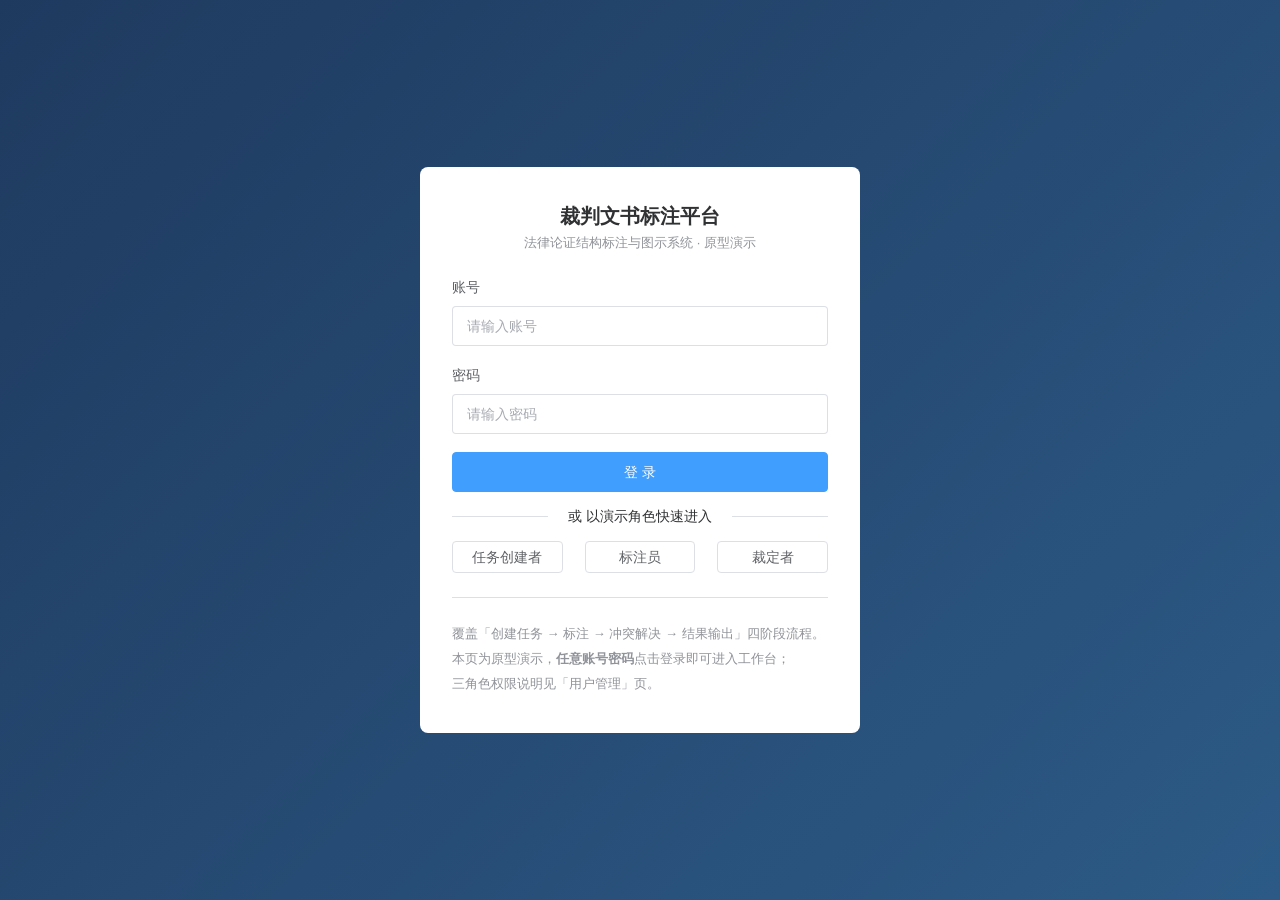
==== commit 05faebda: "成员A：完善主线页面（登录三角色快速进入、工作台待办+进度、任务管理筛选+进度、创建任务修复选文书bug）" ====
--- a/index.html
+++ b/index.html
@@ -10,7 +10,7 @@
 <body>
   <div id="app">
     <div class="login-wrap">
-      <div class="login-card">
+      <div class="login-card" style="width:440px">
         <h1>裁判文书标注平台</h1>
         <div class="sub">法律论证结构标注与图示系统 · 原型演示</div>
         <el-form label-position="top">
@@ -22,9 +22,14 @@
           </el-form-item>
           <el-button type="primary" size="large" style="width:100%" @click="login">登 录</el-button>
         </el-form>
+        <el-divider>或 以演示角色快速进入</el-divider>
+        <div style="display:flex; gap:10px">
+          <el-button v-for="r in roles" :key="r.value" style="flex:1" @click="enter(r.value)">{{ r.label }}</el-button>
+        </div>
         <el-divider></el-divider>
-        <div class="sub" style="margin-bottom:0">
-          提示：本页为原型演示，<b>任意账号密码</b>点击登录即可进入工作台。<br/>
+        <div class="sub" style="margin-bottom:0; text-align:left; line-height:1.9">
+          覆盖「创建任务 → 标注 → 冲突解决 → 结果输出」四阶段流程。<br/>
+          本页为原型演示，<b>任意账号密码</b>点击登录即可进入工作台；<br/>
           三角色权限说明见「用户管理」页。
         </div>
       </div>
@@ -35,8 +40,18 @@
   <script>
     const { createApp } = Vue;
     createApp({
-      data() { return { username: '', password: '' }; },
-      methods: { login() { location.href = 'dashboard.html'; } }
+      data() { return {
+        username: '', password: '',
+        roles: [
+          { label: '任务创建者', value: 'creator' },
+          { label: '标注员', value: 'annotator' },
+          { label: '裁定者', value: 'arbitrator' },
+        ],
+      }; },
+      methods: {
+        login() { location.href = 'dashboard.html'; },
+        enter(role) { localStorage.setItem('demoRole', role); location.href = 'dashboard.html'; }
+      }
     }).use(ElementPlus).mount('#app');
   </script>
 </body>
